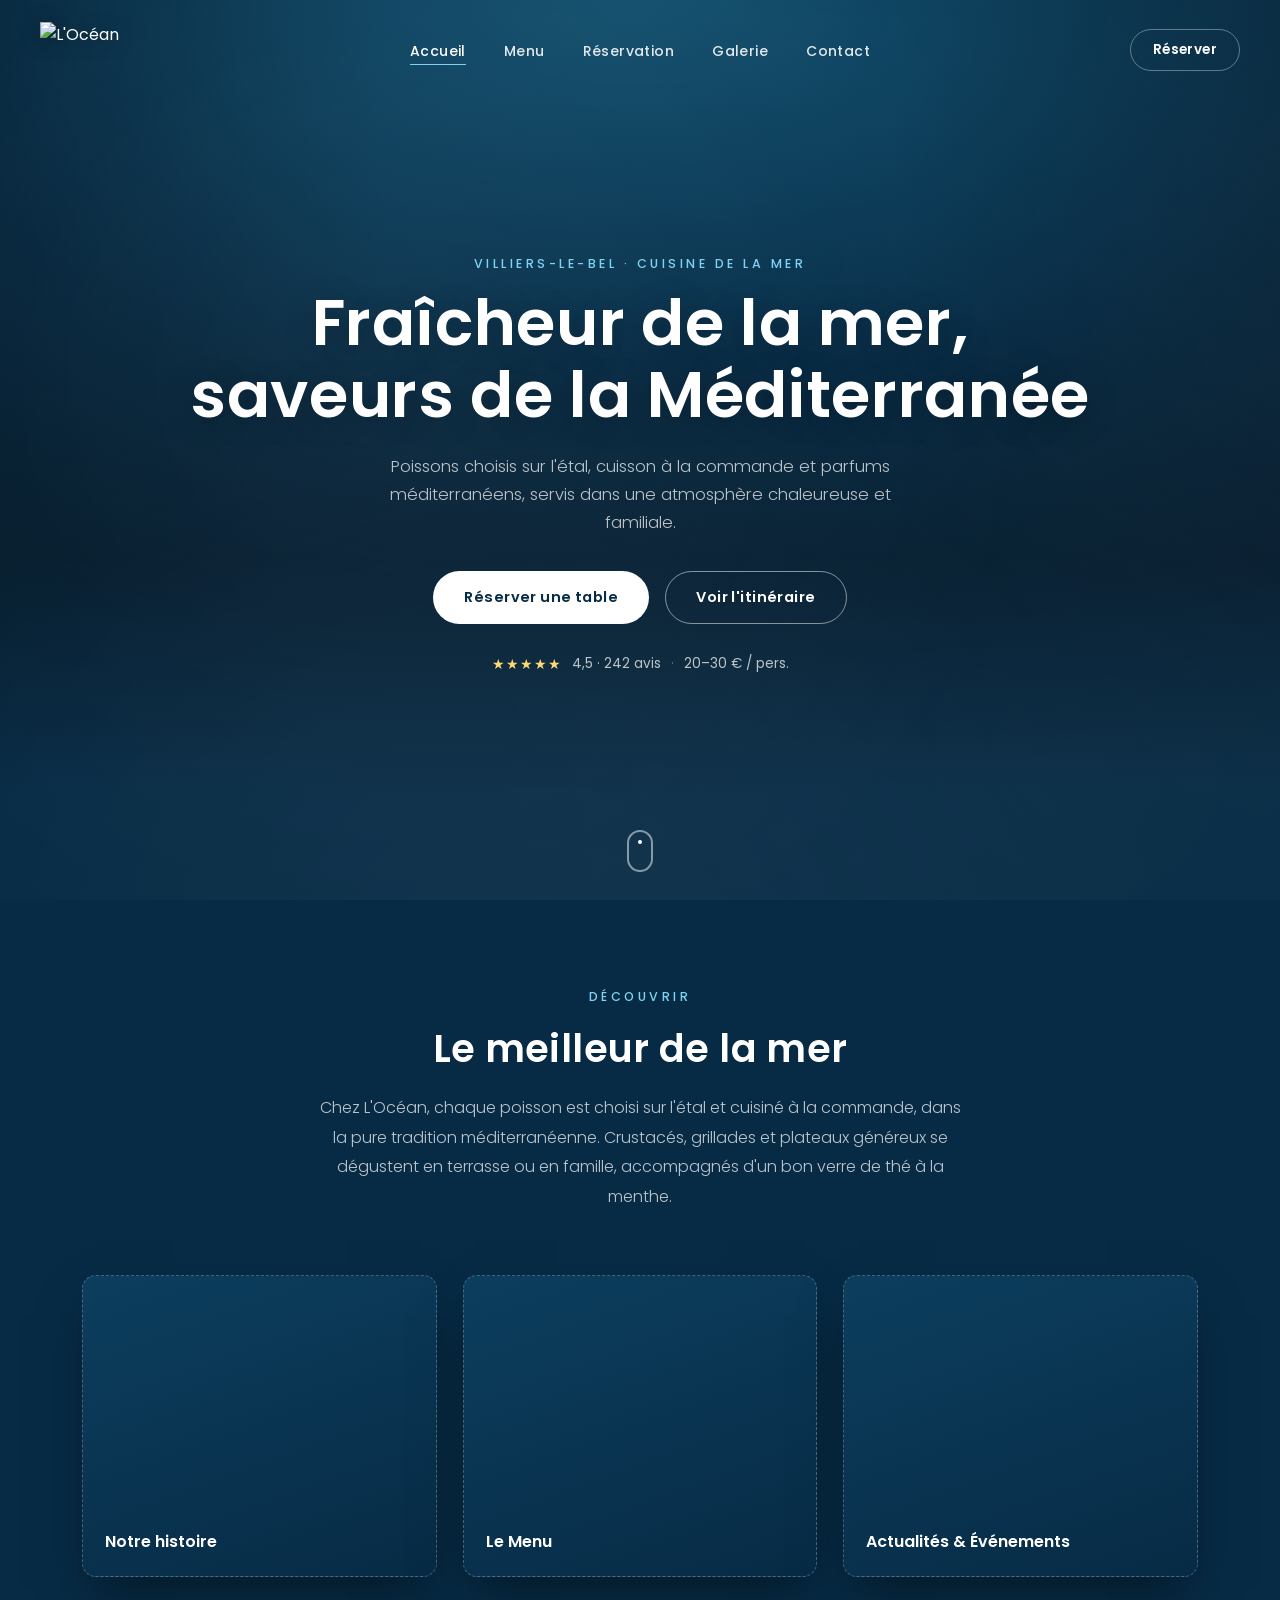
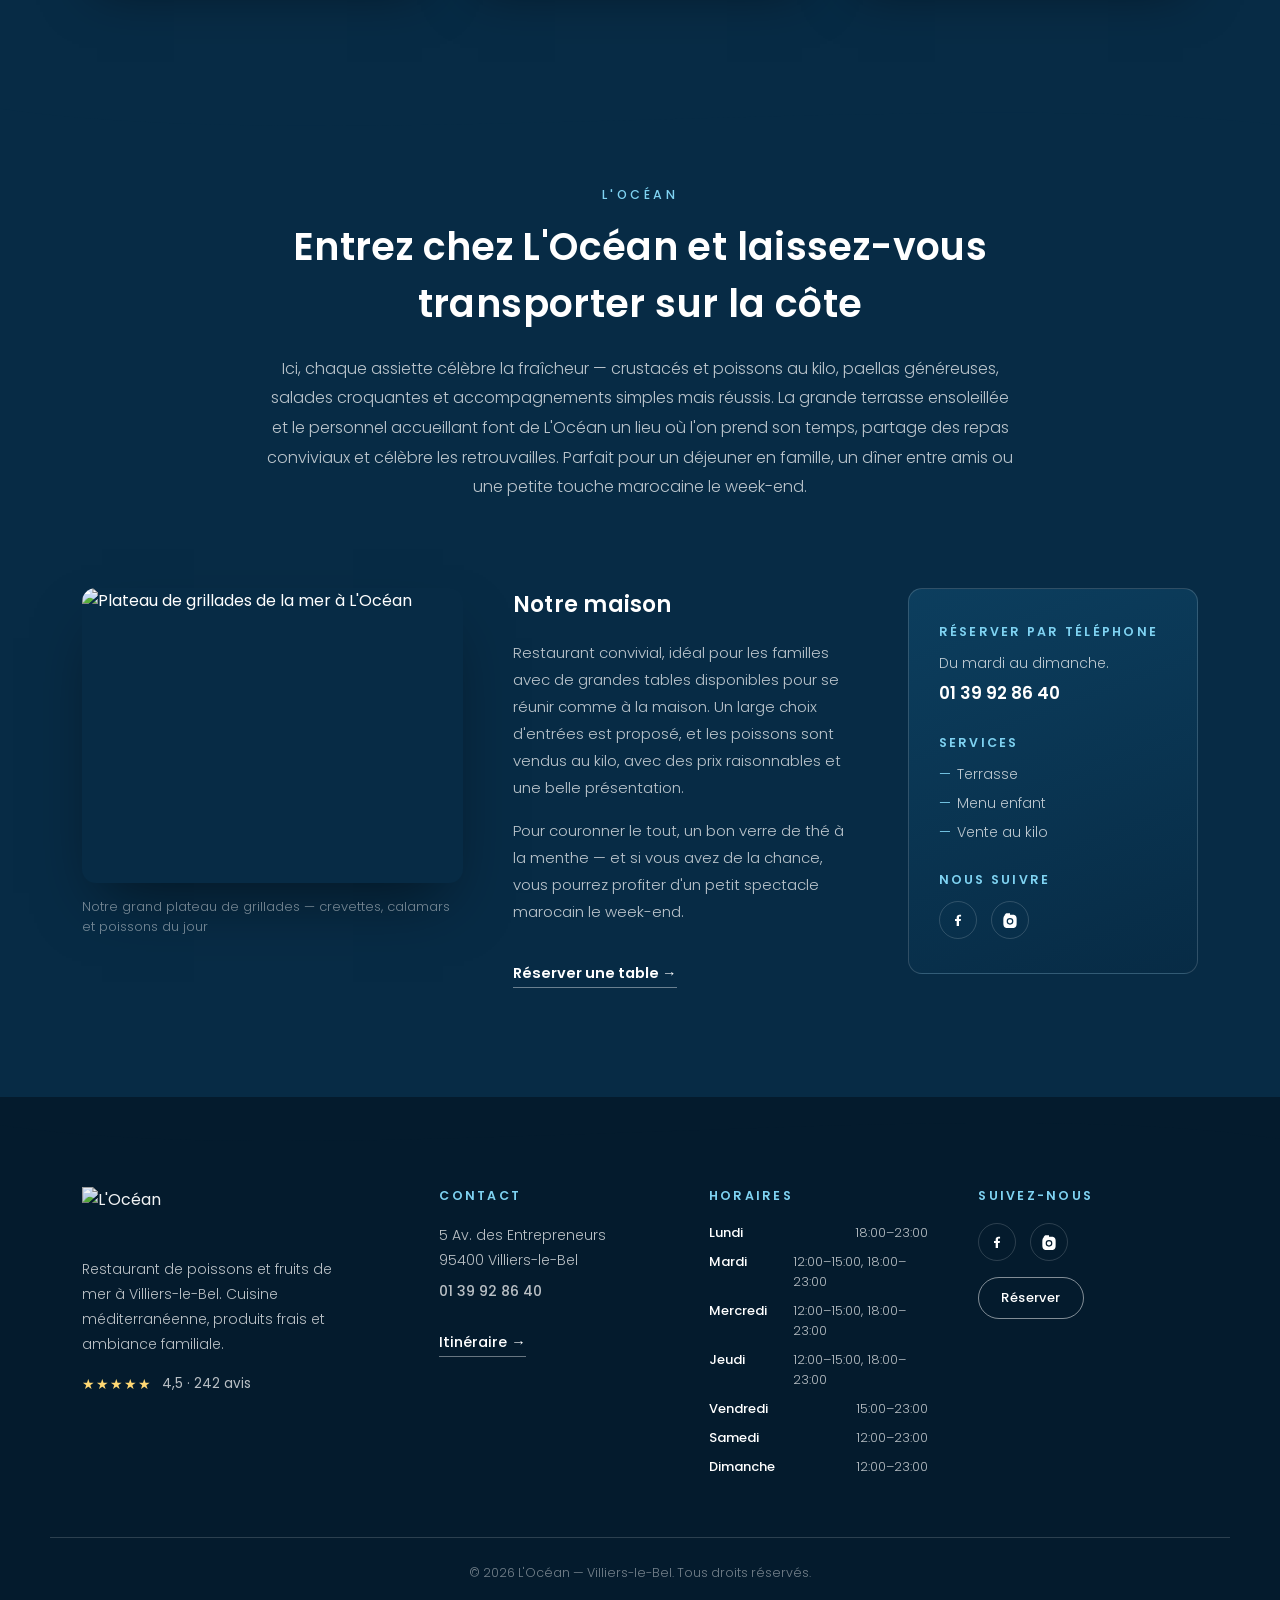
==== index.html @ edd240ae "Add files via upload" ====
<!DOCTYPE html>
<html lang="fr">

<head>
	<meta charset="UTF-8">
	<meta name="viewport" content="width=device-width, initial-scale=1.0">
	<title>L'Océan — Restaurant à Villiers-le-Bel</title>
	<link rel="preconnect" href="https://fonts.googleapis.com">
	<link rel="preconnect" href="https://fonts.gstatic.com" crossorigin>
	<link href="https://fonts.googleapis.com/css2?family=Poppins:wght@300;400;500;600;700;800&display=swap" rel="stylesheet">
	<link rel="stylesheet" href="style.css">
</head>

<body>

	<!-- ================= HERO / FOND MARIN ANIMÉ ================= -->
	<header class="hero" id="accueil">
		<div class="ocean-scene" aria-hidden="true">
			<video class="hero-video" autoplay muted loop playsinline poster="assets/hero-poster.jpg">
      <source src="assets/hero-video.mp4" type="video/mp4">
    </video>
			<div class="hero-video-overlay"></div>
			<div class="bubbles">
				<span></span><span></span><span></span><span></span><span></span>
				<span></span><span></span><span></span><span></span><span></span>
				<span></span><span></span><span></span><span></span><span></span>
				<span></span><span></span><span></span>
			</div>
			<div class="caustics"></div>
			<svg class="hero-wave" viewBox="0 0 1440 160" preserveAspectRatio="none" aria-hidden="true">
      <path d="M0,64 C240,140 480,0 720,48 C960,96 1200,150 1440,80 L1440,160 L0,160 Z"></path>
    </svg>
		</div>

		<nav class="navbar" id="navbar">
			<a href="#accueil" class="brand">
				<img src="assets/logo.png" alt="L'Océan" class="brand-logo">
			</a>
			<button class="nav-toggle" id="navToggle" aria-label="Ouvrir le menu" aria-expanded="false">
      <span></span><span></span><span></span>
    </button>
			<ul class="nav-links" id="navLinks">
				<li><a href="#accueil" class="is-active">Accueil</a></li>
				<li><a href="menu.html">Menu</a></li>
				<li><a href="reservation.html">Réservation</a></li>
				<li><a href="galerie.html">Galerie</a></li>
				<li><a href="contact.html">Contact</a></li>
			</ul>
			<a href="reservation.html" class="btn btn--ghost nav-cta">Réserver</a>
		</nav>

		<div class="hero-content">
			<p class="eyebrow">Villiers-le-Bel · Cuisine de la mer</p>
			<h1>Fraîcheur de la mer,<br>saveurs de la Méditerranée</h1>
			<p class="hero-text">Poissons choisis sur l'étal, cuisson à la commande et parfums méditerranéens, servis dans une atmosphère chaleureuse et familiale.</p>
			<div class="hero-actions">
				<a href="reservation.html" class="btn btn--solid">Réserver une table</a>
				<a href="https://www.google.com/maps/search/?api=1&query=5+Av.+des+Entrepreneurs+95400+Villiers-le-Bel+L%27Oc%C3%A9an" target="_blank" rel="noopener" class="btn btn--outline">Voir l'itinéraire</a>
			</div>
			<div class="hero-rating">
				<span class="stars">★★★★★</span>
				<span>4,5 · 242 avis</span>
				<span class="dot">·</span>
				<span>20–30 € / pers.</span>
			</div>
		</div>

		<a href="#histoire" class="scroll-cue" aria-label="Défiler vers le bas">
			<span></span>
		</a>
	</header>

	<!-- ================= DÉCOUVRIR ================= -->
	<section class="discover">
		<div class="container discover__intro">
			<img src="assets/discover-fish-1.png" alt="" class="discover__fish discover__fish--1" aria-hidden="true">
			<img src="assets/discover-fish-2.png" alt="" class="discover__fish discover__fish--2" aria-hidden="true">
			<img src="assets/discover-fish-3.png" alt="" class="discover__fish discover__fish--3" aria-hidden="true">
			<p class="eyebrow eyebrow--center">Découvrir</p>
			<h2 class="center">Le meilleur de la mer</h2>
			<p class="lead center discover__text">
				Chez L'Océan, chaque poisson est choisi sur l'étal et cuisiné à la commande, dans la pure tradition méditerranéenne. Crustacés, grillades et plateaux généreux se dégustent en terrasse ou en famille, accompagnés d'un bon verre de thé à la menthe.
			</p>
		</div>

		<div class="container discover-grid">
			<a href="#histoire" class="discover-card">
				<span class="discover-card__label">Notre histoire</span>
			</a>
			<a href="menu.html" class="discover-card">
				<span class="discover-card__label">Le Menu</span>
			</a>
			<a href="https://www.facebook.com/p/Locean-Villiers-le-bel-100057273706252/?locale=fr_FR" target="_blank" rel="noopener" class="discover-card">
				<span class="discover-card__label">Actualités &amp; Événements</span>
			</a>
		</div>
	</section>

	<!-- ================= À PROPOS ================= -->
	<section class="about" id="histoire">
		<div class="wave-divider wave-divider--top" aria-hidden="true">
			<svg viewBox="0 0 1440 100" preserveAspectRatio="none"><path d="M0,32 C360,100 1080,0 1440,56 L1440,100 L0,100 Z"></path></svg>
		</div>

		<div class="container about__intro">
			<p class="eyebrow eyebrow--center">L'Océan</p>
			<h2>Entrez chez L'Océan et laissez-vous<br>transporter sur la côte</h2>
			<p class="lead">
				Ici, chaque assiette célèbre la fraîcheur — crustacés et poissons au kilo, paellas généreuses, salades croquantes et accompagnements simples mais réussis. La grande terrasse ensoleillée et le personnel accueillant font de L'Océan un lieu où l'on prend
				son temps, partage des repas conviviaux et célèbre les retrouvailles. Parfait pour un déjeuner en famille, un dîner entre amis ou une petite touche marocaine le week-end.
			</p>
		</div>

		<div class="container split">
			<div class="split__media">
				<img src="assets/plat2.jpg" alt="Plateau de grillades de la mer à L'Océan">
				<p class="split__caption">Notre grand plateau de grillades — crevettes, calamars et poissons du jour</p>
			</div>

			<div class="split__text">
				<h3>Notre maison</h3>
				<p>Restaurant convivial, idéal pour les familles avec de grandes tables disponibles pour se réunir comme à la maison. Un large choix d'entrées est proposé, et les poissons sont vendus au kilo, avec des prix raisonnables et une belle présentation.</p>
				<p>Pour couronner le tout, un bon verre de thé à la menthe — et si vous avez de la chance, vous pourrez profiter d'un petit spectacle marocain le week-end.</p>
				<a href="reservation.html" class="link-arrow">Réserver une table →</a>
			</div>

			<aside class="split__info">
				<div class="info-block">
					<h4>Réserver par téléphone</h4>
					<p>Du mardi au dimanche.</p>
					<a href="tel:0139928640" class="info-phone">01 39 92 86 40</a>
				</div>

				<div class="info-block">
					<h4>Services</h4>
					<ul class="tag-list">
						<li>Terrasse</li>
						<li>Menu enfant</li>
						<li>Vente au kilo</li>
					</ul>
				</div>

				<div class="info-block">
					<h4>Nous suivre</h4>
					<div class="social-row">
						<a href="https://www.facebook.com/p/Locean-Villiers-le-bel-100057273706252/?locale=fr_FR" target="_blank" rel="noopener" aria-label="Facebook">
							<svg viewBox="0 0 24 24" fill="currentColor"><path d="M13.5 21v-7.5h2.5l.5-3h-3V8.3c0-.87.24-1.46 1.5-1.46H16.6V4.14C16.3 4.1 15.3 4 14.1 4c-2.4 0-4.1 1.47-4.1 4.16V10.5H7.5v3H10V21h3.5z"/></svg>
						</a>
						<a href="https://www.instagram.com/locean.restaurant/?hl=fr" target="_blank" rel="noopener" aria-label="Instagram">
							<svg viewBox="0 0 24 24" fill="currentColor"><path d="M12 2c2.7 0 3.05.01 4.12.06 1.07.05 1.8.22 2.43.47.66.26 1.22.6 1.77 1.15.55.55.9 1.11 1.15 1.77.25.63.42 1.36.47 2.43.05 1.07.06 1.42.06 4.12s-.01 3.05-.06 4.12c-.05 1.07-.22 1.8-.47 2.43a4.9 4.9 0 0 1-1.15 1.77 4.9 4.9 0 0 1-1.77 1.15c-.63.25-1.36.42-2.43.47-1.07.05-1.42.06-4.12.06s-3.05-.01-4.12-.06c-1.07-.05-1.8-.22-2.43-.47a4.9 4.9 0 0 1-1.77-1.15 4.9 4.9 0 0 1-1.15-1.77c-.25-.63-.42-1.36-.47-2.43C2.01 15.05 2 14.7 2 12s.01-3.05.06-4.12c.05-1.07.22-1.8.47-2.43.26-.66.6-1.22 1.15-1.77A4.9 4.9 0 0 1 5.45.53C6.08.28 6.81.11 7.88.06 8.95.01 9.3 0 12 0zm0 5a5 5 0 1 0 0 10 5 5 0 0 0 0-10zm0 8.2a3.2 3.2 0 1 1 0-6.4 3.2 3.2 0 0 1 0 6.4zm5.2-8.4a1.2 1.2 0 1 1-2.4 0 1.2 1.2 0 0 1 2.4 0z" transform="translate(0 2)"/></svg>
						</a>
					</div>
				</div>
			</aside>
		</div>
	</section>

	<!-- ================= INFOS PRATIQUES / FOOTER ================= -->
	<footer class="site-footer">
		<div class="wave-divider wave-divider--top" aria-hidden="true">
			<svg viewBox="0 0 1440 100" preserveAspectRatio="none"><path d="M0,40 C360,110 1080,-10 1440,60 L1440,100 L0,100 Z"></path></svg>
		</div>

		<div class="container footer-grid">
			<div class="footer-col footer-brand">
				<img src="assets/logo.png" alt="L'Océan" class="footer-logo">
				<p>Restaurant de poissons et fruits de mer à Villiers-le-Bel. Cuisine méditerranéenne, produits frais et ambiance familiale.</p>
				<div class="hero-rating hero-rating--footer">
					<span class="stars">★★★★★</span>
					<span>4,5 · 242 avis</span>
				</div>
			</div>

			<div class="footer-col">
				<h4>Contact</h4>
				<p>5 Av. des Entrepreneurs<br>95400 Villiers-le-Bel</p>
				<p><a href="tel:0139928640">01 39 92 86 40</a></p>
				<a class="link-arrow" href="https://www.google.com/maps/search/?api=1&query=5+Av.+des+Entrepreneurs+95400+Villiers-le-Bel+L%27Oc%C3%A9an" target="_blank" rel="noopener">Itinéraire →</a>
			</div>

			<div class="footer-col">
				<h4>Horaires</h4>
				<ul class="hours-list">
					<li><span>Lundi</span><span>18:00–23:00</span></li>
					<li><span>Mardi</span><span>12:00–15:00, 18:00–23:00</span></li>
					<li><span>Mercredi</span><span>12:00–15:00, 18:00–23:00</span></li>
					<li><span>Jeudi</span><span>12:00–15:00, 18:00–23:00</span></li>
					<li><span>Vendredi</span><span>15:00–23:00</span></li>
					<li><span>Samedi</span><span>12:00–23:00</span></li>
					<li><span>Dimanche</span><span>12:00–23:00</span></li>
				</ul>
			</div>

			<div class="footer-col">
				<h4>Suivez-nous</h4>
				<div class="social-row">
					<a href="https://www.facebook.com/p/Locean-Villiers-le-bel-100057273706252/?locale=fr_FR" target="_blank" rel="noopener" aria-label="Facebook">
						<svg viewBox="0 0 24 24" fill="currentColor"><path d="M13.5 21v-7.5h2.5l.5-3h-3V8.3c0-.87.24-1.46 1.5-1.46H16.6V4.14C16.3 4.1 15.3 4 14.1 4c-2.4 0-4.1 1.47-4.1 4.16V10.5H7.5v3H10V21h3.5z"/></svg>
					</a>
					<a href="https://www.instagram.com/locean.restaurant/?hl=fr" target="_blank" rel="noopener" aria-label="Instagram">
						<svg viewBox="0 0 24 24" fill="currentColor"><path d="M12 2c2.7 0 3.05.01 4.12.06 1.07.05 1.8.22 2.43.47.66.26 1.22.6 1.77 1.15.55.55.9 1.11 1.15 1.77.25.63.42 1.36.47 2.43.05 1.07.06 1.42.06 4.12s-.01 3.05-.06 4.12c-.05 1.07-.22 1.8-.47 2.43a4.9 4.9 0 0 1-1.15 1.77 4.9 4.9 0 0 1-1.77 1.15c-.63.25-1.36.42-2.43.47-1.07.05-1.42.06-4.12.06s-3.05-.01-4.12-.06c-1.07-.05-1.8-.22-2.43-.47a4.9 4.9 0 0 1-1.77-1.15 4.9 4.9 0 0 1-1.15-1.77c-.25-.63-.42-1.36-.47-2.43C2.01 15.05 2 14.7 2 12s.01-3.05.06-4.12c.05-1.07.22-1.8.47-2.43.26-.66.6-1.22 1.15-1.77A4.9 4.9 0 0 1 5.45.53C6.08.28 6.81.11 7.88.06 8.95.01 9.3 0 12 0zm0 5a5 5 0 1 0 0 10 5 5 0 0 0 0-10zm0 8.2a3.2 3.2 0 1 1 0-6.4 3.2 3.2 0 0 1 0 6.4zm5.2-8.4a1.2 1.2 0 1 1-2.4 0 1.2 1.2 0 0 1 2.4 0z" transform="translate(0 2)"/></svg>
					</a>
				</div>
				<a class="btn btn--outline btn--small" href="reservation.html">Réserver</a>
			</div>
		</div>

		<div class="footer-bottom container">
			<p>© 2026 L'Océan — Villiers-le-Bel. Tous droits réservés.</p>
		</div>
	</footer>

	<script src="script.js"></script>
</body>

</html>
---- style.css ----
/* =========================================================
   L'OCÉAN — Design tokens
   ========================================================= */
:root{
  --deep:        #041B2D;   /* fond le plus profond (footer) */
  --dark:        #072B45;   /* fond des sections */
  --mid:         #0C3E5E;   /* fond intermédiaire / cartes */
  --surface:     #124F78;   /* surfaces claires (bordures, cartes hover) */
  --line:        rgba(255,255,255,.16);
  --accent-glow: #7FD3F2;   /* lumière / reflet, utilisé avec parcimonie */
  --white:       #FFFFFF;
  --white-70:    rgba(255,255,255,.72);
  --white-45:    rgba(255,255,255,.45);

  --font: 'Poppins', -apple-system, sans-serif;

  --container: 1180px;
  --radius: 14px;
}

*{ box-sizing: border-box; }
html{ scroll-behavior: smooth; }
body{
  margin:0;
  font-family: var(--font);
  background: var(--dark);
  color: var(--white);
  -webkit-font-smoothing: antialiased;
  overflow-x: hidden;
}
img{ max-width:100%; display:block; }
a{ color: inherit; text-decoration:none; }
ul{ list-style:none; margin:0; padding:0; }
.container{ max-width: var(--container); margin: 0 auto; padding: 0 32px; }

h1,h2,h3,h4{ margin:0; font-weight:600; letter-spacing:.01em; }

.eyebrow{
  font-size: 12.5px;
  letter-spacing: .28em;
  text-transform: uppercase;
  color: var(--accent-glow);
  font-weight: 500;
  margin: 0 0 14px;
}
.eyebrow--center{ text-align:center; }
.center{ text-align:center; margin-left:auto; margin-right:auto; }

/* =========================================================
   BUTTONS
   ========================================================= */
.btn{
  display:inline-flex;
  align-items:center;
  justify-content:center;
  padding: 15px 30px;
  border-radius: 999px;
  font-size: 14.5px;
  font-weight: 600;
  letter-spacing: .03em;
  transition: transform .25s ease, background .25s ease, border-color .25s ease, box-shadow .25s ease;
  border: 1px solid transparent;
  white-space: nowrap;
}
.btn--solid{
  background: var(--white);
  color: var(--dark);
}
.btn--solid:hover{ transform: translateY(-2px); box-shadow: 0 10px 30px rgba(0,0,0,.25); }
.btn--outline{
  border-color: rgba(255,255,255,.5);
  color: var(--white);
}
.btn--outline:hover{ background: rgba(255,255,255,.1); border-color:#fff; }
.btn--ghost{
  border-color: rgba(255,255,255,.35);
  padding: 10px 22px;
  font-size: 13.5px;
}
.btn--ghost:hover{ background: rgba(255,255,255,.12); }
.btn--small{ padding: 10px 22px; font-size: 13px; margin-top: 16px; }

.link-arrow{
  display:inline-block;
  margin-top: 22px;
  font-weight: 600;
  font-size: 14.5px;
  color: var(--white);
  border-bottom: 1px solid rgba(255,255,255,.4);
  padding-bottom: 3px;
  transition: border-color .2s ease, opacity .2s ease;
}
.link-arrow:hover{ border-color: var(--accent-glow); color: var(--accent-glow); }

/* =========================================================
   HERO / SCÈNE MARINE ANIMÉE
   ========================================================= */
.hero{
  position: relative;
  min-height: 100svh;
  display:flex;
  flex-direction:column;
  justify-content:flex-start;
  overflow:hidden;
  background:
    radial-gradient(120% 70% at 50% 0%, #1C6E93 0%, #0E4C6E 32%, #073250 58%, #041D30 100%);
}

.ocean-scene{ position:absolute; inset:0; z-index:0; }

.hero-video{
  position:absolute; inset:0;
  width:100%; height:100%;
  object-fit: cover;
  object-position: center;
}

.hero-video-overlay{
  position:absolute; inset:0;
  background:
    linear-gradient(180deg, rgba(3,25,42,.35) 0%, rgba(4,27,45,.3) 35%, rgba(4,27,45,.6) 62%, var(--dark) 88%, var(--dark) 100%),
    linear-gradient(90deg, rgba(3,20,34,.35), rgba(3,20,34,0) 30%, rgba(3,20,34,0) 70%, rgba(3,20,34,.35));
}

.caustics{
  position:absolute; inset:0;
  background-image:
    radial-gradient(circle at 20% 30%, rgba(255,255,255,.06) 0, transparent 40%),
    radial-gradient(circle at 80% 20%, rgba(255,255,255,.05) 0, transparent 35%),
    radial-gradient(circle at 60% 60%, rgba(255,255,255,.04) 0, transparent 45%),
    radial-gradient(circle at 30% 80%, rgba(255,255,255,.05) 0, transparent 40%);
  background-size: 140% 140%;
  animation: causticsDrift 18s ease-in-out infinite alternate;
  opacity:.7;
  mix-blend-mode: screen;
}
@keyframes causticsDrift{
  0%{ background-position: 0% 0%, 100% 0%, 50% 100%, 0% 100%; }
  100%{ background-position: 10% 15%, 90% 10%, 55% 85%, 15% 90%; }
}

.bubbles{ position:absolute; inset:0; }
.bubbles span{
  position:absolute;
  bottom:-10%;
  width: 8px; height:8px;
  border-radius:50%;
  background: rgba(255,255,255,.35);
  box-shadow: inset -2px -2px 3px rgba(0,0,0,.08);
  animation: rise linear infinite;
}
.bubbles span:nth-child(1){ left:4%;  width:6px; height:6px; animation-duration: 13s; animation-delay: -2s; }
.bubbles span:nth-child(2){ left:12%; width:10px;height:10px;animation-duration: 17s; animation-delay: -6s; }
.bubbles span:nth-child(3){ left:20%; width:5px; height:5px; animation-duration: 11s; animation-delay: -1s; }
.bubbles span:nth-child(4){ left:28%; width:8px; height:8px; animation-duration: 15s; animation-delay: -8s; }
.bubbles span:nth-child(5){ left:35%; width:12px;height:12px;animation-duration: 19s; animation-delay: -3s; }
.bubbles span:nth-child(6){ left:43%; width:6px; height:6px; animation-duration: 12s; animation-delay: -10s; }
.bubbles span:nth-child(7){ left:50%; width:9px; height:9px; animation-duration: 16s; animation-delay: -5s; }
.bubbles span:nth-child(8){ left:58%; width:7px; height:7px; animation-duration: 14s; animation-delay: -7s; }
.bubbles span:nth-child(9){ left:65%; width:11px;height:11px;animation-duration: 18s; animation-delay: -4s; }
.bubbles span:nth-child(10){left:72%; width:5px; height:5px; animation-duration: 10s; animation-delay: -9s; }
.bubbles span:nth-child(11){left:79%; width:8px; height:8px; animation-duration: 15s; animation-delay: -1s; }
.bubbles span:nth-child(12){left:86%; width:6px; height:6px; animation-duration: 13s; animation-delay: -11s; }
.bubbles span:nth-child(13){left:93%; width:10px;height:10px;animation-duration: 17s; animation-delay: -6s; }
.bubbles span:nth-child(14){left:8%;  width:4px; height:4px; animation-duration: 9s;  animation-delay: -3s; }
.bubbles span:nth-child(15){left:47%; width:5px; height:5px; animation-duration: 20s; animation-delay: -12s;}
.bubbles span:nth-child(16){left:62%; width:6px; height:6px; animation-duration: 12s; animation-delay: -2s; }
.bubbles span:nth-child(17){left:90%; width:7px; height:7px; animation-duration: 16s; animation-delay: -8s; }
.bubbles span:nth-child(18){left:24%; width:9px; height:9px; animation-duration: 14s; animation-delay: -5s; }
@keyframes rise{
  0%{ transform: translateY(0) translateX(0); opacity:0; }
  10%{ opacity:.5; }
  90%{ opacity:.35; }
  100%{ transform: translateY(-110vh) translateX(20px); opacity:0; }
}

.hero-wave{
  position:absolute; left:0; right:0; bottom:-2px; width:100%; height:110px;
  fill: var(--dark);
}
.hero .hero-wave{ display:none; }

@media (prefers-reduced-motion: reduce){
  .caustics, .bubbles span{ animation: none; }
  .hero-video{ display:none; }
}

/* NAVBAR */
.navbar{
  position: relative;
  z-index: 5;
  display:flex;
  align-items:center;
  justify-content:space-between;
  padding: 22px 40px;
}
.brand-logo{ height: 56px; width:auto; filter: drop-shadow(0 2px 10px rgba(0,0,0,.35)); }
.nav-links{
  display:flex;
  gap: 38px;
  align-items:center;
  position:absolute;
  left:50%; transform:translateX(-50%);
}
.nav-links a{
  font-size: 14px;
  font-weight: 500;
  letter-spacing:.03em;
  opacity:.88;
  position:relative;
  padding-bottom:4px;
}
.nav-links a::after{
  content:'';
  position:absolute; left:0; right:0; bottom:0;
  height:1px; background: var(--white);
  transform: scaleX(0); transform-origin:left;
  transition: transform .25s ease;
}
.nav-links a:hover{ opacity:1; }
.nav-links a:hover::after{ transform: scaleX(1); }
.nav-links a.is-active{ opacity:1; }
.nav-links a.is-active::after{ transform: scaleX(1); background: var(--accent-glow); }

.nav-toggle{
  display:none;
  flex-direction:column;
  gap:5px;
  background:none;
  border:none;
  cursor:pointer;
  padding: 6px;
}
.nav-toggle span{ width:24px; height:2px; background:#fff; border-radius:2px; }

/* HERO CONTENT */
.hero-content{
  position:relative; z-index:4;
  flex:1;
  display:flex;
  flex-direction:column;
  align-items:center;
  justify-content:center;
  text-align:center;
  padding: 30px 24px 100px;
}
.hero-content h1{
  font-size: clamp(34px, 5.6vw, 64px);
  line-height:1.12;
  font-weight: 600;
  max-width: 900px;
  margin: 0 0 22px;
  text-shadow: 0 4px 30px rgba(0,0,0,.25);
}
.hero-text{
  max-width: 560px;
  font-size: 16.5px;
  line-height:1.7;
  color: var(--white-70);
  font-weight:300;
  margin: 0 0 34px;
}
.hero-actions{ display:flex; gap:16px; flex-wrap:wrap; justify-content:center; margin-bottom: 30px; }
.hero-rating{
  display:flex; align-items:center; gap:10px;
  font-size: 13.5px;
  color: var(--white-70);
  font-weight:400;
}
.hero-rating .stars{ color:#FFD873; letter-spacing:1px; font-size:14px; }
.hero-rating .dot{ opacity:.5; }

.scroll-cue{
  position:absolute; bottom:28px; left:50%; transform:translateX(-50%);
  z-index:4;
  width:26px; height:42px;
  border:2px solid rgba(255,255,255,.5);
  border-radius:20px;
}
.scroll-cue span{
  position:absolute; top:8px; left:50%; transform:translateX(-50%);
  width:4px; height:4px; border-radius:50%; background:#fff;
  animation: scrollDot 1.8s ease-in-out infinite;
}
@keyframes scrollDot{
  0%{ transform: translate(-50%,0); opacity:1; }
  70%{ opacity:0; }
  100%{ transform: translate(-50%,14px); opacity:0; }
}

/* =========================================================
   DÉCOUVRIR
   ========================================================= */
.discover{ background: var(--dark); margin-top:-2px; padding: 90px 0 100px; }

.discover__intro{
  position:relative;
  text-align:center;
  max-width: 720px;
  margin: 0 auto 64px;
}
.discover__intro h2{ font-size: clamp(26px,3.4vw,38px); }
.discover__text{ margin-top: 16px; }

/* poissons décoratifs */
.discover__fish{
  position:absolute;
  width:auto;
  filter: drop-shadow(0 14px 24px rgba(0,0,0,.4));
}
.discover__fish--1{ height:104px; top:-62px; left:-108px; transform: rotate(-6deg); }
.discover__fish--2{ height:62px; top:60px; left:-134px; transform: rotate(4deg); }
.discover__fish--3{ height:128px; top:-54px; right:-108px; transform: rotate(6deg) scaleX(-1); }

.discover-grid{
  display:grid;
  grid-template-columns: repeat(3, 1fr);
  gap: 26px;
}
.discover-card{
  position:relative;
  display:flex;
  align-items:flex-end;
  aspect-ratio: 4/3.4;
  border-radius: var(--radius);
  overflow:hidden;
  background: linear-gradient(160deg, var(--mid), var(--dark));
  border: 1px dashed rgba(255,255,255,.25);
  box-shadow: 0 25px 50px -15px rgba(0,0,0,.5);
  transition: transform .3s ease, border-color .3s ease;
}
.discover-card:hover{ transform: translateY(-4px); border-color: rgba(255,255,255,.5); }
.discover-card__label{
  position:relative;
  z-index:1;
  padding: 22px 22px;
  font-size: 16px;
  font-weight: 600;
  color: #fff;
}

/* =========================================================
   WAVE DIVIDERS
   ========================================================= */
.wave-divider{ position:relative; line-height:0; margin-top:-1px; }
.wave-divider svg{ width:100%; height:70px; display:block; }
.wave-divider--top svg{ fill: var(--dark); }

/* =========================================================
   ABOUT / SPLIT
   ========================================================= */
.about{ background: var(--dark); padding-top: 10px; }
.about__intro{ text-align:center; max-width: 820px; padding-top: 30px; padding-bottom: 70px; }
.about__intro h2{ font-size: clamp(26px,3.4vw,38px); margin-bottom:22px; }
.lead{ font-size:16px; line-height:1.85; color: var(--white-70); font-weight:300; }

.split{
  display:grid;
  grid-template-columns: 1.05fr .95fr .8fr;
  gap: 50px;
  align-items:start;
  padding-bottom: 110px;
}
.split__media img{
  border-radius: var(--radius);
  width:100%;
  aspect-ratio: 4/3.1;
  object-fit:cover;
  box-shadow: 0 30px 60px -20px rgba(0,0,0,.5);
}
.split__caption{ font-size:13px; color: var(--white-45); margin-top:14px; font-weight:300; }

.split__text h3{ font-size: 22px; margin-bottom:18px; }
.split__text p{ font-size:15px; line-height:1.8; color: var(--white-70); font-weight:300; margin:0 0 16px; }

.split__info{
  background: linear-gradient(160deg, var(--mid), var(--dark));
  border: 1px solid var(--line);
  border-radius: var(--radius);
  padding: 34px 30px;
  display:flex;
  flex-direction:column;
  gap: 28px;
}
.info-block h4{
  font-size: 12.5px;
  letter-spacing:.18em;
  text-transform:uppercase;
  color: var(--accent-glow);
  margin-bottom: 12px;
  font-weight:600;
}
.info-block p{ margin:0 0 6px; font-size:14px; color: var(--white-70); font-weight:300; }
.info-phone{ font-size:17px; font-weight:600; color:#fff; }
.tag-list{ display:flex; flex-direction:column; gap:8px; }
.tag-list li{ font-size:14px; color: var(--white-70); font-weight:300; padding-left:18px; position:relative; }
.tag-list li::before{ content:'—'; position:absolute; left:0; color: var(--accent-glow); }

.social-row{ display:flex; gap:14px; }
.social-row a{
  width:38px; height:38px;
  display:flex; align-items:center; justify-content:center;
  border:1px solid var(--line);
  border-radius:50%;
  transition: background .2s ease, transform .2s ease;
}
.social-row a svg{ width:16px; height:16px; }
.social-row a:hover{ background: rgba(255,255,255,.12); transform: translateY(-2px); }

/* =========================================================
   FORMULAIRES (réservation / contact)
   ========================================================= */
.form-row{ display:grid; grid-template-columns: 1fr 1fr; gap:18px; }
.form-row--3{ grid-template-columns: 1fr 1fr 1fr; }
.form-field{ display:flex; flex-direction:column; gap:8px; margin-bottom:18px; }
.form-field label{
  font-size: 12.5px;
  letter-spacing:.04em;
  color: var(--white-70);
  font-weight:500;
}
.form-field input,
.form-field select,
.form-field textarea{
  background: rgba(255,255,255,.06);
  border: 1px solid var(--line);
  border-radius: 10px;
  padding: 13px 16px;
  color: #fff;
  font-family: var(--font);
  font-size: 14.5px;
  outline: none;
  transition: border-color .2s ease, background .2s ease;
}
.form-field input::placeholder,
.form-field textarea::placeholder{ color: var(--white-45); }
.form-field input:focus,
.form-field select:focus,
.form-field textarea:focus{ border-color: var(--accent-glow); background: rgba(255,255,255,.09); }
.form-field textarea{ resize: vertical; min-height: 100px; }
.form-field select{ appearance: none; cursor:pointer; }
.form-field select option{ background: var(--mid); color:#fff; }
.form-note{ margin-top:16px; font-size:14px; color: var(--accent-glow); font-weight:500; }
.form-note[hidden]{ display:none; }

/* =========================================================
   RÉSERVATION (page dédiée)
   ========================================================= */
.reservation-page{ position:relative; background: var(--dark); padding: 70px 0 20px; overflow:hidden; }
.reservation-intro{ max-width:640px; margin:0 auto 44px; position:relative; z-index:1; }
.reservation-intro h2{ font-size: clamp(26px,3.2vw,36px); margin: 10px 0 16px; }
.reservation-form{
  position:relative; z-index:1;
  max-width: 820px;
  margin: 0 auto;
  background: linear-gradient(160deg, var(--mid), var(--dark));
  border: 1px solid var(--line);
  border-radius: var(--radius);
  padding: 40px;
}
.reservation-submit{ width:100%; margin-top:6px; }

.contact-strip-section{ background: var(--dark); }

/* =========================================================
   CONTACT
   ========================================================= */
.contact-section{ position:relative; background: var(--dark); padding-bottom: 50px; overflow:hidden; }
.contact-wrap{ position:relative; z-index:1; }
.contact-form-col{ max-width: 620px; }
.contact-form-col h2{ font-size: clamp(26px,3.2vw,36px); margin: 0 0 14px; }
.contact-form-col .lead{ margin-bottom: 30px; }

/* bloc infos (téléphone / email / adresse) + carte */
.contact-info{ background: var(--dark); padding: 40px 0 100px; }
.contact-info-grid{
  display:grid;
  grid-template-columns: repeat(3, 1fr);
  gap: 24px;
  margin-bottom: 40px;
}
.contact-info-card{
  background: linear-gradient(160deg, var(--mid), var(--dark));
  border: 1px solid var(--line);
  border-radius: var(--radius);
  padding: 28px 26px;
}
.contact-info-card__icon{
  width:44px; height:44px;
  border-radius:12px;
  display:flex; align-items:center; justify-content:center;
  background: rgba(127,211,242,.12);
  margin-bottom: 18px;
}
.contact-info-card__icon svg{ width:20px; height:20px; color: var(--accent-glow); }
.contact-info-card h4{ font-size:16px; margin:0 0 6px; font-weight:600; }
.contact-info-card h4 a{ color:#fff; }
.contact-info-card h4 a:hover{ color: var(--accent-glow); }
.contact-info-card p{ margin:0; font-size:13.5px; color: var(--white-70); font-weight:300; }

.contact-map{
  border-radius: var(--radius);
  overflow:hidden;
  border: 1px solid var(--line);
}
.contact-map iframe{
  display:block;
  width:100%;
  height:420px;
  border:0;
  filter: invert(92%) hue-rotate(180deg) contrast(90%) brightness(95%);
}

/* poisson décoratif, collé au bord droit de la section */
.contact-fish-img{
  position:absolute;
  right:0;
  top:50%;
  transform: translateY(-50%);
  height: 78%;
  max-height: 560px;
  width:auto;
  pointer-events:none;
  user-select:none;
}

/* =========================================================
   GALERIE
   ========================================================= */
.gallery{ background: var(--dark); padding-bottom: 100px; }
.gallery h2{ font-size: clamp(24px,3vw,34px); margin-bottom: 46px; }
.gallery-grid{
  display:grid;
  grid-template-columns: repeat(3, 1fr);
  gap: 26px;
}
.gallery-grid figure{ margin:0; cursor: zoom-in; }
.gallery-grid img{
  border-radius: var(--radius);
  aspect-ratio: 3/3.6;
  object-fit:cover;
  width:100%;
  transition: transform .5s ease;
}
.gallery-grid figure:hover img{ transform: scale(1.04); }
.gallery-grid figcaption{
  margin-top:14px;
  font-size:13.5px;
  color: var(--white-70);
  font-weight:300;
  text-align:center;
}

/* lightbox */
.lightbox{
  position:fixed; inset:0; z-index:100;
  display:flex; align-items:center; justify-content:center;
  padding: 60px 24px;
  background: rgba(2,14,24,.92);
  opacity:0; pointer-events:none;
  transition: opacity .25s ease;
}
.lightbox.is-open{ opacity:1; pointer-events:auto; }
.lightbox__img{
  max-width:min(880px,88vw);
  max-height:80vh;
  border-radius: var(--radius);
  box-shadow: 0 30px 80px rgba(0,0,0,.6);
}
.lightbox__caption{
  position:absolute; bottom:30px; left:50%; transform:translateX(-50%);
  font-size:13.5px; color: var(--white-70);
}
.lightbox__close,
.lightbox__prev,
.lightbox__next{
  position:absolute;
  width:44px; height:44px;
  border-radius:50%;
  border:1px solid rgba(255,255,255,.4);
  background: rgba(255,255,255,.08);
  color:#fff;
  font-size:20px;
  display:flex; align-items:center; justify-content:center;
  cursor:pointer;
  transition: background .2s ease;
}
.lightbox__close:hover,
.lightbox__prev:hover,
.lightbox__next:hover{ background: rgba(255,255,255,.18); }
.lightbox__close{ top:24px; right:24px; }
.lightbox__prev,
.lightbox__next{ top:50%; transform: translateY(-50%); }
.lightbox__prev{ left:20px; }
.lightbox__next{ right:20px; }

/* =========================================================
   FOOTER
   ========================================================= */
.site-footer{ background: var(--deep); padding-bottom: 30px; }
.site-footer .wave-divider--top svg{ fill: var(--deep); }

.footer-grid{
  display:grid;
  grid-template-columns: 1.4fr 1fr 1fr 1fr;
  gap: 50px;
  padding-top: 20px;
  padding-bottom: 60px;
  border-bottom: 1px solid var(--line);
}
.footer-logo{ height:52px; width:auto; margin-bottom:18px; opacity:.95; }
.footer-brand p{ font-size:14px; color: var(--white-45); line-height:1.7; font-weight:300; max-width:280px; }
.hero-rating--footer{ margin-top:16px; }

.footer-col h4{
  font-size: 12.5px;
  letter-spacing:.18em;
  text-transform:uppercase;
  color: var(--accent-glow);
  margin-bottom: 18px;
  font-weight:600;
}
.footer-col p{ font-size:14px; color: var(--white-70); line-height:1.8; font-weight:300; margin:0 0 6px; }
.footer-col a{ font-weight:500; }
.footer-col a:hover{ color: var(--accent-glow); }

.hours-list{ display:flex; flex-direction:column; gap:9px; }
.hours-list li{ display:flex; justify-content:space-between; gap: 14px; font-size:13px; color: var(--white-70); font-weight:300; }
.hours-list li span:first-child{ color:#fff; font-weight:500; min-width:70px; }

.footer-bottom{ padding-top: 26px; text-align:center; }
.footer-bottom p{ font-size:12.5px; color: var(--white-45); font-weight:300; margin:0; }

/* =========================================================
   PAGE MENU
   ========================================================= */
.menu-page{ background: var(--dark); padding: 90px 0 100px; }
.menu-page__intro{ max-width:720px; margin:0 auto 60px; }
.menu-categories{
  display:grid;
  grid-template-columns: 1fr 1fr;
  gap: 30px;
  margin-bottom: 60px;
}
.menu-cat{
  background: linear-gradient(160deg, var(--mid), var(--dark));
  border: 1px solid var(--line);
  border-radius: var(--radius);
  padding: 32px 30px;
}
.menu-cat h3{ font-size: 19px; margin: 0 0 6px; }
.menu-cat__tag{ font-size:12px; letter-spacing:.1em; text-transform:uppercase; color: var(--accent-glow); font-weight:600; margin: 0 0 18px; }
.menu-cat ul{ display:flex; flex-direction:column; gap:13px; }
.menu-cat li{
  display:flex;
  justify-content:space-between;
  gap: 16px;
  font-size:14.5px;
  color: var(--white-70);
  font-weight:300;
  padding-bottom:13px;
  border-bottom: 1px dashed var(--line);
}
.menu-cat li:last-child{ border-bottom:none; padding-bottom:0; }
.menu-cat li span:first-child{ color:#fff; font-weight:500; }
.menu-cat li span:last-child{ white-space:nowrap; color: var(--white-45); font-size:13px; }
.menu-note{
  text-align:center;
  max-width:600px;
  margin:0 auto;
  padding: 34px 30px;
  background: rgba(255,255,255,.04);
  border: 1px solid var(--line);
  border-radius: var(--radius);
}
.menu-note p{ margin:0 0 16px; font-size:14.5px; color: var(--white-70); font-weight:300; }

/* =========================================================
   SITE-HEADER + PAGE-BANNER (pages secondaires)
   ========================================================= */
.site-header{ background: var(--deep); border-bottom: 1px solid var(--line); }
.site-header .navbar{ padding: 18px 40px; }

/* navbar transparente, superposée à la bannière (comme sur l'accueil) */
.page-banner--nav{ padding-top:0; }
.page-banner--nav .navbar{ position:relative; z-index:5; padding: 22px 40px; }
.page-banner--nav .container{ padding-top: 50px; }

.page-banner{
  position:relative;
  overflow:hidden;
  text-align:center;
  padding: 64px 0 92px;
  background: radial-gradient(120% 100% at 50% 0%, #1C6E93 0%, #0E4C6E 32%, #073250 58%, #041D30 100%);
}
.page-banner .hero-wave{ position:absolute; left:0; right:0; bottom:-2px; width:100%; height:90px; fill: var(--dark); z-index:1; }
.breadcrumb{
  position:relative; z-index:2;
  font-size:13px;
  color: var(--white-45);
  margin: 0 0 14px;
  letter-spacing:.03em;
}
.breadcrumb a{ color: var(--white-70); }
.breadcrumb a:hover{ color: var(--accent-glow); }
.breadcrumb span{ margin: 0 8px; opacity:.5; }
.page-banner h1{ position:relative; z-index:2; font-size: clamp(32px,5vw,52px); }

/* poissons décoratifs en fond de page (réservation) */
.page-fish{
  position:absolute;
  top:0; bottom:0;
  width: 360px;
  max-width: 30vw;
  object-fit: contain;
  object-position: top center;
  opacity:.12;
  pointer-events:none;
  z-index:0;
}
.page-fish--left{ left:-40px; }
.page-fish--right{ right:-40px; transform: scaleX(-1); }

/* mini bloc "nous contacter" (bas de page réservation) */
.contact-strip{
  display:grid;
  grid-template-columns: repeat(3, 1fr);
  gap: 30px;
  text-align:center;
  padding: 70px 0 100px;
}
.contact-strip__item{ display:flex; flex-direction:column; align-items:center; gap:14px; }
.contact-strip__icon{
  width:56px; height:56px;
  border-radius:50%;
  display:flex; align-items:center; justify-content:center;
  background: linear-gradient(160deg, var(--mid), var(--dark));
  border: 1px solid var(--line);
}
.contact-strip__icon svg{ width:22px; height:22px; color: var(--accent-glow); }
.contact-strip h4{ font-size:15px; margin:0; }
.contact-strip p{ margin:0; font-size:14px; color: var(--white-70); font-weight:300; }
.contact-strip a{ color: var(--white-70); }
.contact-strip a:hover{ color: var(--accent-glow); }

/* =========================================================
   RESPONSIVE
   ========================================================= */
@media (max-width: 980px){
  .split{ grid-template-columns: 1fr; }
  .footer-grid{ grid-template-columns: 1fr 1fr; }
  .discover__fish{ display:none; }
  .contact-fish-img{ display:none; }
  .page-fish{ display:none; }
  .contact-strip{ grid-template-columns: 1fr; gap: 40px; }
  .menu-categories{ grid-template-columns: 1fr; }
}

@media (max-width: 760px){
  .navbar{ padding: 18px 20px; }
  .brand-logo{ height:46px; }
  .nav-toggle{ display:flex; }
  .nav-links{
    position:fixed; top:0; right:0;
    height:100vh; width: min(78vw, 320px);
    background: var(--deep);
    flex-direction:column;
    justify-content:center;
    gap: 28px;
    transform: translateX(100%);
    transition: transform .35s ease;
    z-index: 20;
  }
  .nav-links.is-open{ transform: translateX(0); }
  .nav-cta{ display:none; }
  .hero-content{ padding: 20px 20px 90px; }
  .hero-actions{ flex-direction:column; width:100%; }
  .hero-actions .btn{ width:100%; }
  .discover-grid{ grid-template-columns: 1fr; }
  .gallery-grid{ grid-template-columns: 1fr; }
  .footer-grid{ grid-template-columns: 1fr; gap:36px; }
  .container{ padding: 0 22px; }
  .form-row,
  .form-row--3{ grid-template-columns: 1fr; }
  .reservation-form{ padding: 26px 22px; }
  .lightbox__prev,
  .lightbox__next{ width:38px; height:38px; font-size:16px; }
  .lightbox__prev{ left:10px; }
  .lightbox__next{ right:10px; }
  .site-header .navbar{ padding: 18px 20px; }
  .page-banner{ padding: 46px 0 70px; }
}
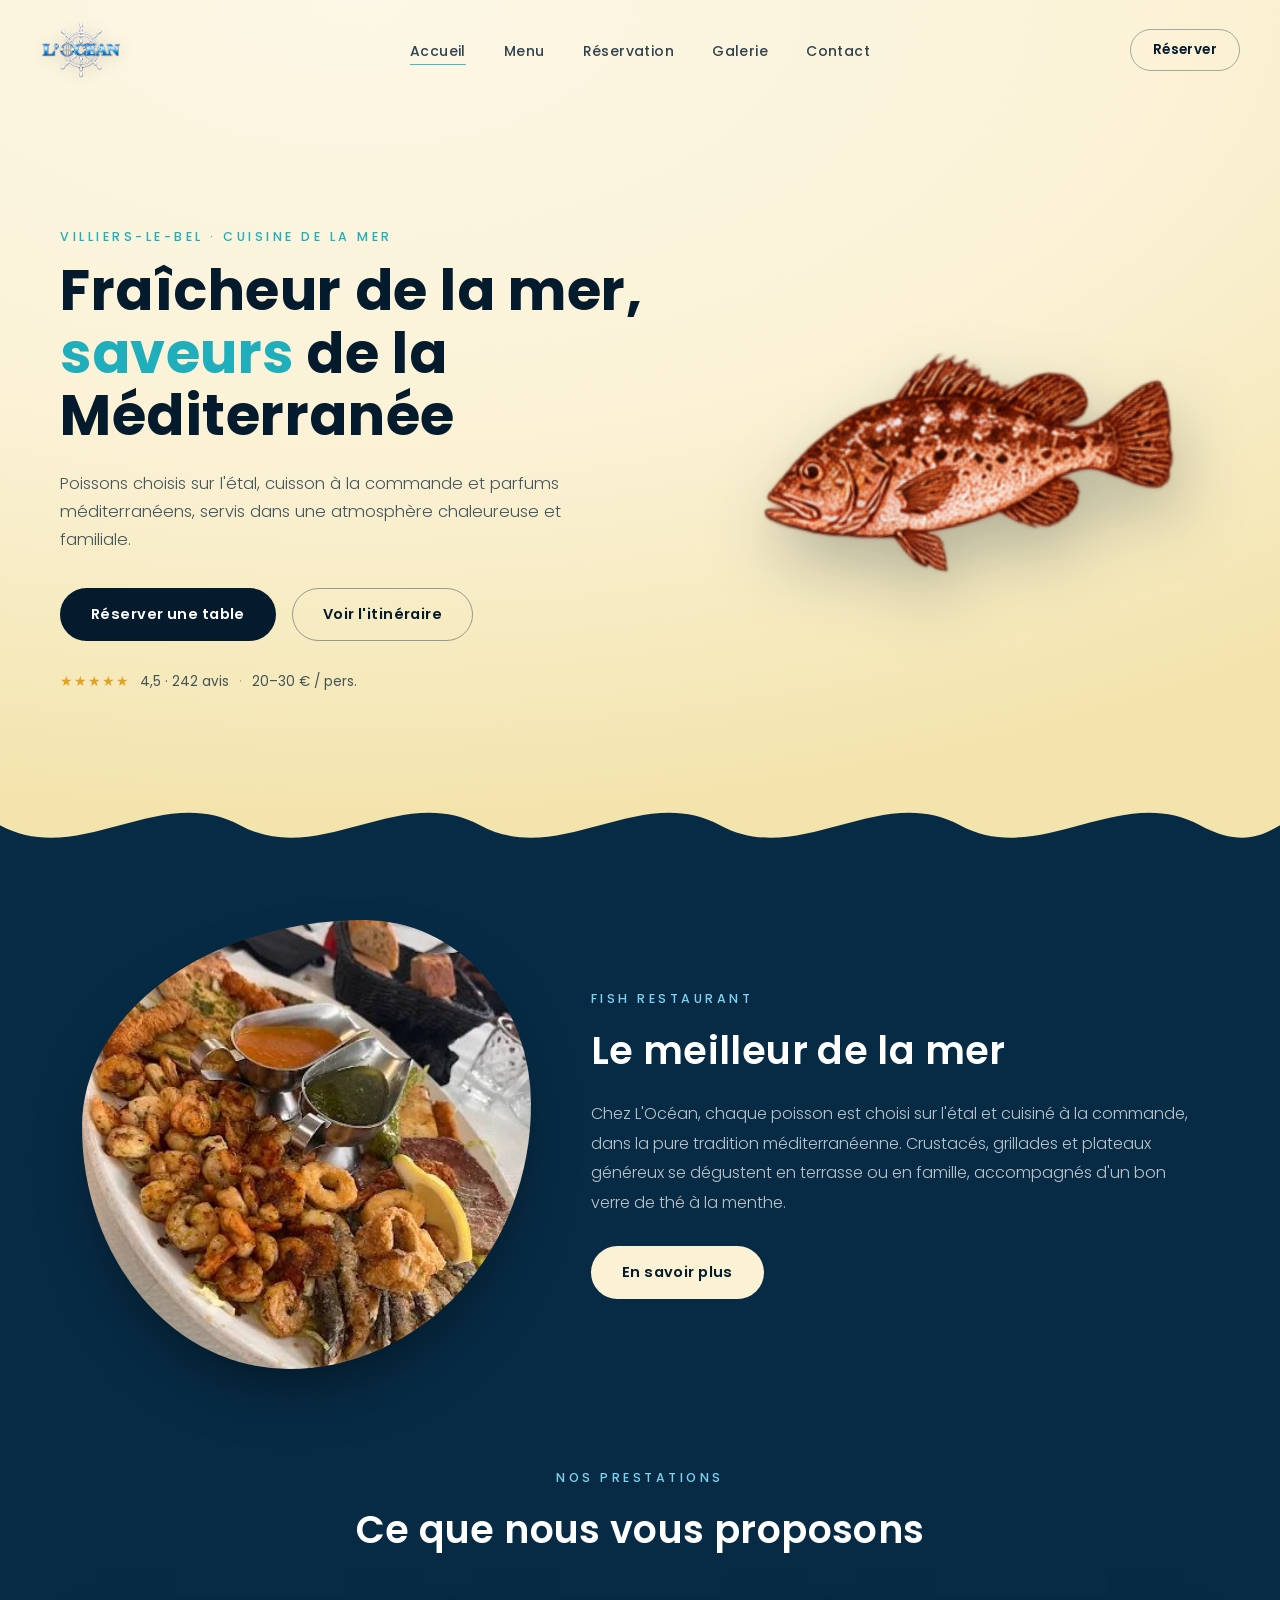
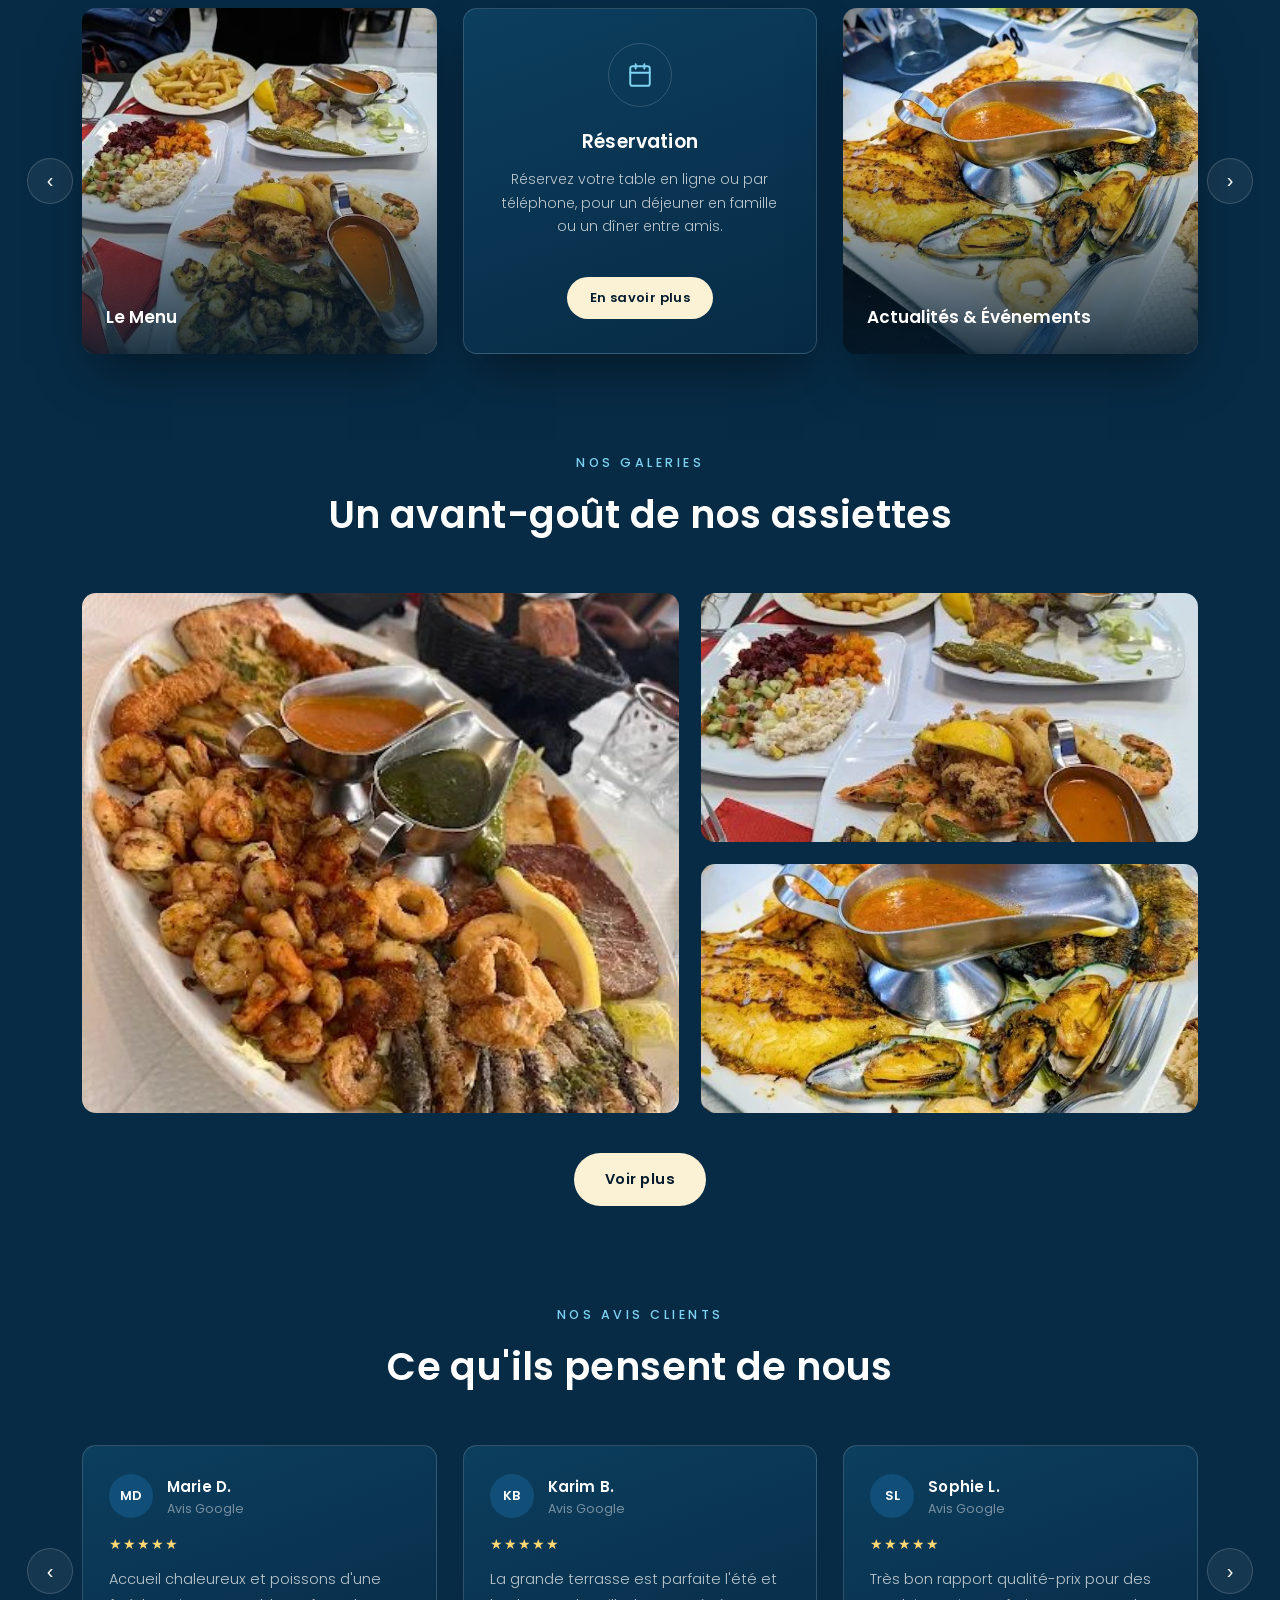
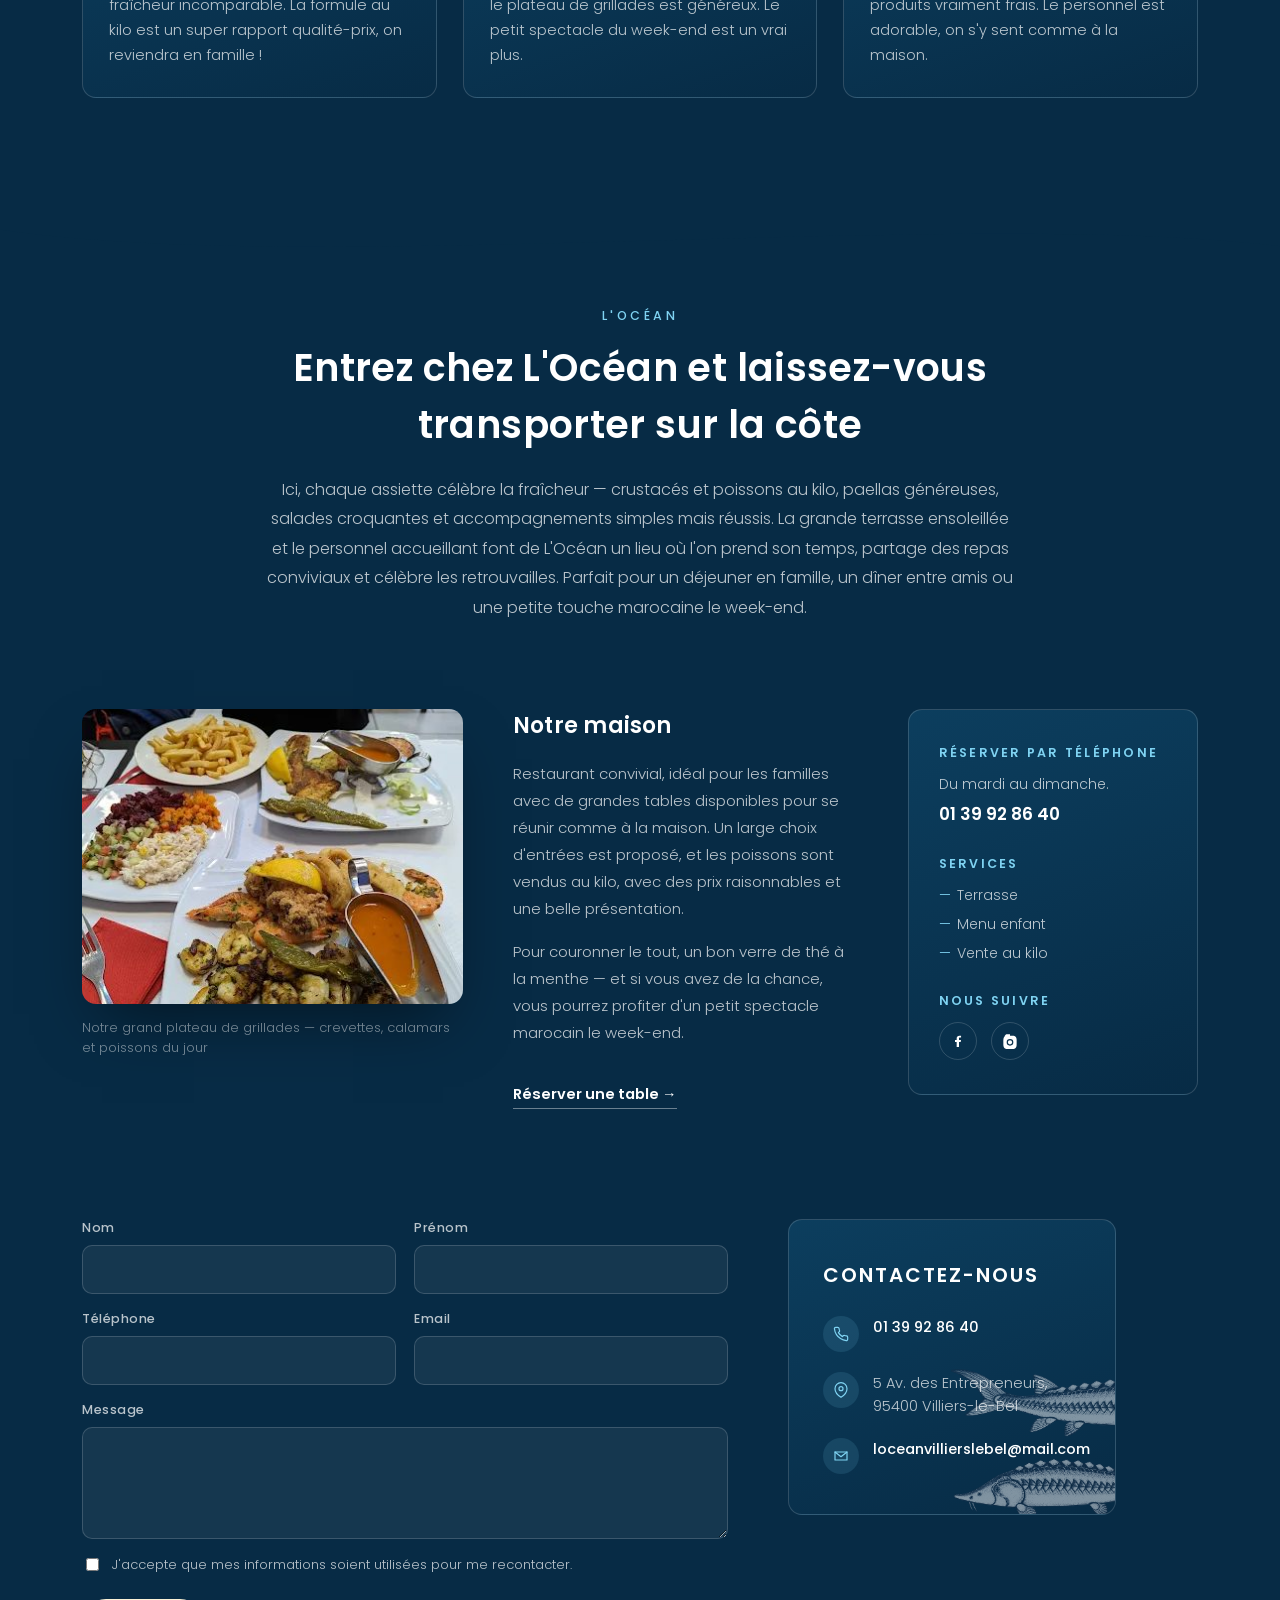
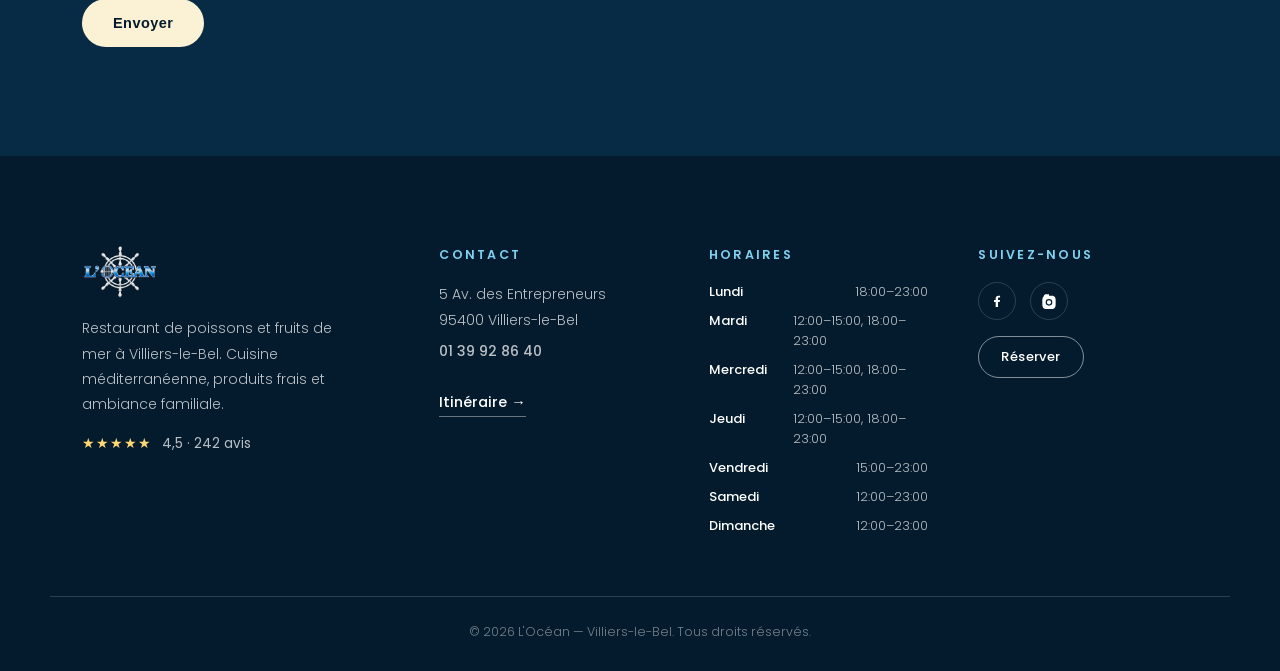
==== commit 509f5e9b: "Redesign homepage hero and add new sections (prestations, galerie, avis, contact) Reworks the homepa" ====
--- a/index.html
+++ b/index.html
@@ -13,25 +13,8 @@
 
 <body>
 
-	<!-- ================= HERO / FOND MARIN ANIMÉ ================= -->
-	<header class="hero" id="accueil">
-		<div class="ocean-scene" aria-hidden="true">
-			<video class="hero-video" autoplay muted loop playsinline poster="assets/hero-poster.jpg">
-      <source src="assets/hero-video.mp4" type="video/mp4">
-    </video>
-			<div class="hero-video-overlay"></div>
-			<div class="bubbles">
-				<span></span><span></span><span></span><span></span><span></span>
-				<span></span><span></span><span></span><span></span><span></span>
-				<span></span><span></span><span></span><span></span><span></span>
-				<span></span><span></span><span></span>
-			</div>
-			<div class="caustics"></div>
-			<svg class="hero-wave" viewBox="0 0 1440 160" preserveAspectRatio="none" aria-hidden="true">
-      <path d="M0,64 C240,140 480,0 720,48 C960,96 1200,150 1440,80 L1440,160 L0,160 Z"></path>
-    </svg>
-		</div>
-
+	<!-- ================= HERO ================= -->
+	<header class="hero hero--cream" id="accueil">
 		<nav class="navbar" id="navbar">
 			<a href="#accueil" class="brand">
 				<img src="assets/logo.png" alt="L'Océan" class="brand-logo">
@@ -49,50 +32,140 @@
 			<a href="reservation.html" class="btn btn--ghost nav-cta">Réserver</a>
 		</nav>
 
-		<div class="hero-content">
-			<p class="eyebrow">Villiers-le-Bel · Cuisine de la mer</p>
-			<h1>Fraîcheur de la mer,<br>saveurs de la Méditerranée</h1>
-			<p class="hero-text">Poissons choisis sur l'étal, cuisson à la commande et parfums méditerranéens, servis dans une atmosphère chaleureuse et familiale.</p>
-			<div class="hero-actions">
-				<a href="reservation.html" class="btn btn--solid">Réserver une table</a>
-				<a href="https://www.google.com/maps/search/?api=1&query=5+Av.+des+Entrepreneurs+95400+Villiers-le-Bel+L%27Oc%C3%A9an" target="_blank" rel="noopener" class="btn btn--outline">Voir l'itinéraire</a>
-			</div>
-			<div class="hero-rating">
-				<span class="stars">★★★★★</span>
-				<span>4,5 · 242 avis</span>
-				<span class="dot">·</span>
-				<span>20–30 € / pers.</span>
-			</div>
-		</div>
-
-		<a href="#histoire" class="scroll-cue" aria-label="Défiler vers le bas">
-			<span></span>
-		</a>
+		<div class="hero-content--split">
+			<div class="hero-copy">
+				<p class="eyebrow eyebrow--teal">Villiers-le-Bel · Cuisine de la mer</p>
+				<h1 class="hero-title-split">Fraîcheur de la mer, <span class="text-teal">saveurs</span> de la Méditerranée</h1>
+				<p class="hero-text hero-text--dark">Poissons choisis sur l'étal, cuisson à la commande et parfums méditerranéens, servis dans une atmosphère chaleureuse et familiale.</p>
+				<div class="hero-actions hero-actions--start">
+					<a href="reservation.html" class="btn btn--ink">Réserver une table</a>
+					<a href="https://www.google.com/maps/search/?api=1&query=5+Av.+des+Entrepreneurs+95400+Villiers-le-Bel+L%27Oc%C3%A9an" target="_blank" rel="noopener" class="btn btn--outline-ink">Voir l'itinéraire</a>
+				</div>
+				<div class="hero-rating hero-rating--dark">
+					<span class="stars">★★★★★</span>
+					<span>4,5 · 242 avis</span>
+					<span class="dot">·</span>
+					<span>20–30 € / pers.</span>
+				</div>
+			</div>
+			<div class="hero-visual">
+				<img src="assets/discover-fish-2.png" alt="" class="hero-fish" aria-hidden="true">
+			</div>
+		</div>
+
+		<div class="hero-foam" aria-hidden="true">
+			<svg viewBox="0 0 1440 120" preserveAspectRatio="none">
+				<path d="M0,50 C90,90 180,10 270,50 C360,90 450,10 540,50 C630,90 720,10 810,50 C900,90 990,10 1080,50 C1170,90 1260,10 1350,50 C1395,70 1420,60 1440,50 L1440,120 L0,120 Z"></path>
+			</svg>
+		</div>
 	</header>
 
-	<!-- ================= DÉCOUVRIR ================= -->
-	<section class="discover">
-		<div class="container discover__intro">
-			<img src="assets/discover-fish-1.png" alt="" class="discover__fish discover__fish--1" aria-hidden="true">
-			<img src="assets/discover-fish-2.png" alt="" class="discover__fish discover__fish--2" aria-hidden="true">
-			<img src="assets/discover-fish-3.png" alt="" class="discover__fish discover__fish--3" aria-hidden="true">
-			<p class="eyebrow eyebrow--center">Découvrir</p>
-			<h2 class="center">Le meilleur de la mer</h2>
-			<p class="lead center discover__text">
-				Chez L'Océan, chaque poisson est choisi sur l'étal et cuisiné à la commande, dans la pure tradition méditerranéenne. Crustacés, grillades et plateaux généreux se dégustent en terrasse ou en famille, accompagnés d'un bon verre de thé à la menthe.
-			</p>
-		</div>
-
-		<div class="container discover-grid">
-			<a href="#histoire" class="discover-card">
-				<span class="discover-card__label">Notre histoire</span>
-			</a>
-			<a href="menu.html" class="discover-card">
-				<span class="discover-card__label">Le Menu</span>
-			</a>
-			<a href="https://www.facebook.com/p/Locean-Villiers-le-bel-100057273706252/?locale=fr_FR" target="_blank" rel="noopener" class="discover-card">
-				<span class="discover-card__label">Actualités &amp; Événements</span>
-			</a>
+	<!-- ================= FISH RESTAURANT ================= -->
+	<section class="fish-intro">
+		<div class="container fish-intro__grid">
+			<div class="blob-shape">
+				<img src="assets/plat1.jpg" alt="Plateau de fruits de mer de L'Océan">
+			</div>
+			<div class="fish-intro__text">
+				<p class="eyebrow">Fish restaurant</p>
+				<h2>Le meilleur de la mer</h2>
+				<p class="lead">
+					Chez L'Océan, chaque poisson est choisi sur l'étal et cuisiné à la commande, dans la pure tradition méditerranéenne. Crustacés, grillades et plateaux généreux se dégustent en terrasse ou en famille, accompagnés d'un bon verre de thé à la menthe.
+				</p>
+				<a href="menu.html" class="btn btn--cream">En savoir plus</a>
+			</div>
+		</div>
+	</section>
+
+	<!-- ================= NOS PRESTATIONS ================= -->
+	<section class="prestations">
+		<div class="container prestations__intro">
+			<p class="eyebrow eyebrow--center">Nos Prestations</p>
+			<h2 class="center">Ce que nous vous proposons</h2>
+		</div>
+		<div class="container carousel" data-carousel>
+			<button class="carousel-arrow carousel-arrow--prev" data-carousel-prev aria-label="Précédent">‹</button>
+			<div class="prestations-grid" data-carousel-track>
+				<a href="menu.html" class="prestation-card prestation-card--photo" style="background-image:url('assets/plat2.jpg')">
+					<span class="prestation-card__label">Le Menu</span>
+				</a>
+				<div class="prestation-card prestation-card--icon">
+					<div class="prestation-card__icon">
+						<svg viewBox="0 0 24 24" fill="none" stroke="currentColor" stroke-width="1.8" stroke-linecap="round" stroke-linejoin="round"><rect x="3" y="4" width="18" height="18" rx="2"/><path d="M16 2v4M8 2v4M3 10h18"/></svg>
+					</div>
+					<h3>Réservation</h3>
+					<p>Réservez votre table en ligne ou par téléphone, pour un déjeuner en famille ou un dîner entre amis.</p>
+					<a href="reservation.html" class="btn btn--cream btn--small">En savoir plus</a>
+				</div>
+				<a href="https://www.facebook.com/p/Locean-Villiers-le-bel-100057273706252/?locale=fr_FR" target="_blank" rel="noopener" class="prestation-card prestation-card--photo" style="background-image:url('assets/plat3.jpg')">
+					<span class="prestation-card__label">Actualités &amp; Événements</span>
+				</a>
+			</div>
+			<button class="carousel-arrow carousel-arrow--next" data-carousel-next aria-label="Suivant">›</button>
+		</div>
+	</section>
+
+	<!-- ================= NOS GALERIES ================= -->
+	<section class="home-gallery">
+		<div class="container home-gallery__intro">
+			<p class="eyebrow eyebrow--center">Nos Galeries</p>
+			<h2 class="center">Un avant-goût de nos assiettes</h2>
+		</div>
+		<div class="container home-gallery-grid">
+			<a href="galerie.html"><img src="assets/plat1.jpg" alt="Plateau mixte de fruits de mer frits"></a>
+			<a href="galerie.html"><img src="assets/plat2.jpg" alt="Plateau de grillades de la mer"></a>
+			<a href="galerie.html"><img src="assets/plat3.jpg" alt="Poissons et moules braisés au four"></a>
+		</div>
+		<div class="container center" style="margin-top:40px;">
+			<a href="galerie.html" class="btn btn--cream">Voir plus</a>
+		</div>
+	</section>
+
+	<!-- ================= NOS AVIS CLIENTS ================= -->
+	<section class="testimonials">
+		<div class="container testimonials__intro">
+			<p class="eyebrow eyebrow--center">Nos avis clients</p>
+			<h2 class="center">Ce qu'ils pensent de nous</h2>
+		</div>
+		<!-- Exemples à remplacer par de vrais avis (Google, Facebook...) -->
+		<div class="container carousel" data-carousel>
+			<button class="carousel-arrow carousel-arrow--prev" data-carousel-prev aria-label="Précédent">‹</button>
+			<div class="testimonials-grid" data-carousel-track>
+				<article class="testimonial-card">
+					<div class="testimonial-card__head">
+						<span class="testimonial-card__avatar">MD</span>
+						<div>
+							<h4>Marie D.</h4>
+							<p>Avis Google</p>
+						</div>
+					</div>
+					<span class="stars">★★★★★</span>
+					<p class="testimonial-card__text">Accueil chaleureux et poissons d'une fraîcheur incomparable. La formule au kilo est un super rapport qualité-prix, on reviendra en famille !</p>
+				</article>
+				<article class="testimonial-card">
+					<div class="testimonial-card__head">
+						<span class="testimonial-card__avatar">KB</span>
+						<div>
+							<h4>Karim B.</h4>
+							<p>Avis Google</p>
+						</div>
+					</div>
+					<span class="stars">★★★★★</span>
+					<p class="testimonial-card__text">La grande terrasse est parfaite l'été et le plateau de grillades est généreux. Le petit spectacle du week-end est un vrai plus.</p>
+				</article>
+				<article class="testimonial-card">
+					<div class="testimonial-card__head">
+						<span class="testimonial-card__avatar">SL</span>
+						<div>
+							<h4>Sophie L.</h4>
+							<p>Avis Google</p>
+						</div>
+					</div>
+					<span class="stars">★★★★★</span>
+					<p class="testimonial-card__text">Très bon rapport qualité-prix pour des produits vraiment frais. Le personnel est adorable, on s'y sent comme à la maison.</p>
+				</article>
+			</div>
+			<button class="carousel-arrow carousel-arrow--next" data-carousel-next aria-label="Suivant">›</button>
 		</div>
 	</section>
 
@@ -151,6 +224,69 @@
 						</a>
 					</div>
 				</div>
+			</aside>
+		</div>
+	</section>
+
+	<!-- ================= CONTACT ================= -->
+	<section class="home-contact">
+		<div class="container home-contact__grid">
+			<form class="home-contact-form" id="homeContactForm">
+				<div class="form-row">
+					<div class="form-field">
+						<label for="hcNom">Nom</label>
+						<input type="text" id="hcNom" name="nom" required>
+					</div>
+					<div class="form-field">
+						<label for="hcPrenom">Prénom</label>
+						<input type="text" id="hcPrenom" name="prenom" required>
+					</div>
+				</div>
+				<div class="form-row">
+					<div class="form-field">
+						<label for="hcTel">Téléphone</label>
+						<input type="tel" id="hcTel" name="telephone" required>
+					</div>
+					<div class="form-field">
+						<label for="hcEmail">Email</label>
+						<input type="email" id="hcEmail" name="email" required>
+					</div>
+				</div>
+				<div class="form-field">
+					<label for="hcMessage">Message</label>
+					<textarea id="hcMessage" name="message" rows="4"></textarea>
+				</div>
+				<label class="consent">
+					<input type="checkbox" required>
+					J'accepte que mes informations soient utilisées pour me recontacter.
+				</label>
+				<button type="submit" class="btn btn--cream">Envoyer</button>
+				<p class="form-note" id="homeContactNote" hidden>Merci, votre message a bien été envoyé !</p>
+			</form>
+
+			<aside class="home-contact-info">
+				<h3>Contactez-nous</h3>
+				<ul class="home-contact-list">
+					<li>
+						<span class="home-contact-list__icon">
+							<svg viewBox="0 0 24 24" fill="none" stroke="currentColor" stroke-width="1.8" stroke-linecap="round" stroke-linejoin="round"><path d="M22 16.92v3a2 2 0 0 1-2.18 2 19.79 19.79 0 0 1-8.63-3.07 19.5 19.5 0 0 1-6-6 19.79 19.79 0 0 1-3.07-8.67A2 2 0 0 1 4.11 2h3a2 2 0 0 1 2 1.72c.13.96.36 1.9.7 2.81a2 2 0 0 1-.45 2.11L8.09 9.91a16 16 0 0 0 6 6l1.27-1.27a2 2 0 0 1 2.11-.45c.91.34 1.85.57 2.81.7A2 2 0 0 1 22 16.92z"/></svg>
+						</span>
+						<a href="tel:0139928640">01 39 92 86 40</a>
+					</li>
+					<li>
+						<span class="home-contact-list__icon">
+							<svg viewBox="0 0 24 24" fill="none" stroke="currentColor" stroke-width="1.8" stroke-linecap="round" stroke-linejoin="round"><path d="M21 10c0 7-9 13-9 13s-9-6-9-13a9 9 0 0 1 18 0z"/><circle cx="12" cy="10" r="3"/></svg>
+						</span>
+						5 Av. des Entrepreneurs, 95400 Villiers-le-Bel
+					</li>
+					<li>
+						<span class="home-contact-list__icon">
+							<svg viewBox="0 0 24 24" fill="none" stroke="currentColor" stroke-width="1.8" stroke-linecap="round" stroke-linejoin="round"><path d="M3 6h18v12H3z"/><path d="M3 6l9 7 9-7"/></svg>
+						</span>
+						<a href="mailto:loceanvillierslebel@mail.com">loceanvillierslebel@mail.com</a>
+					</li>
+				</ul>
+				<img src="assets/fish-contact.png" alt="" class="home-contact-fish" aria-hidden="true">
 			</aside>
 		</div>
 	</section>
--- a/style.css
+++ b/style.css
@@ -11,6 +11,12 @@
   --white:       #FFFFFF;
   --white-70:    rgba(255,255,255,.72);
   --white-45:    rgba(255,255,255,.45);
+
+  --cream:       #FBF2D6;   /* fond clair du hero (maquette) */
+  --cream-2:     #FCF7E6;
+  --teal-strong: #1FAEBB;   /* accent turquoise sur fond clair */
+  --ink-70:      rgba(7,34,53,.75);
+  --ink-45:      rgba(7,34,53,.5);
 
   --font: 'Poppins', -apple-system, sans-serif;
 
@@ -79,6 +85,12 @@
 }
 .btn--ghost:hover{ background: rgba(255,255,255,.12); }
 .btn--small{ padding: 10px 22px; font-size: 13px; margin-top: 16px; }
+.btn--ink{ background: var(--deep); color: #fff; }
+.btn--ink:hover{ transform: translateY(-2px); box-shadow: 0 10px 30px rgba(0,0,0,.25); }
+.btn--outline-ink{ border-color: rgba(7,34,53,.4); color: var(--deep); }
+.btn--outline-ink:hover{ background: rgba(7,34,53,.08); border-color: var(--deep); }
+.btn--cream{ background: var(--cream); color: var(--deep); }
+.btn--cream:hover{ transform: translateY(-2px); background: #fff; box-shadow: 0 10px 30px rgba(0,0,0,.35); }
 
 .link-arrow{
   display:inline-block;
@@ -106,83 +118,64 @@
     radial-gradient(120% 70% at 50% 0%, #1C6E93 0%, #0E4C6E 32%, #073250 58%, #041D30 100%);
 }
 
-.ocean-scene{ position:absolute; inset:0; z-index:0; }
-
-.hero-video{
-  position:absolute; inset:0;
-  width:100%; height:100%;
-  object-fit: cover;
-  object-position: center;
-}
-
-.hero-video-overlay{
-  position:absolute; inset:0;
-  background:
-    linear-gradient(180deg, rgba(3,25,42,.35) 0%, rgba(4,27,45,.3) 35%, rgba(4,27,45,.6) 62%, var(--dark) 88%, var(--dark) 100%),
-    linear-gradient(90deg, rgba(3,20,34,.35), rgba(3,20,34,0) 30%, rgba(3,20,34,0) 70%, rgba(3,20,34,.35));
-}
-
-.caustics{
-  position:absolute; inset:0;
-  background-image:
-    radial-gradient(circle at 20% 30%, rgba(255,255,255,.06) 0, transparent 40%),
-    radial-gradient(circle at 80% 20%, rgba(255,255,255,.05) 0, transparent 35%),
-    radial-gradient(circle at 60% 60%, rgba(255,255,255,.04) 0, transparent 45%),
-    radial-gradient(circle at 30% 80%, rgba(255,255,255,.05) 0, transparent 40%);
-  background-size: 140% 140%;
-  animation: causticsDrift 18s ease-in-out infinite alternate;
-  opacity:.7;
-  mix-blend-mode: screen;
-}
-@keyframes causticsDrift{
-  0%{ background-position: 0% 0%, 100% 0%, 50% 100%, 0% 100%; }
-  100%{ background-position: 10% 15%, 90% 10%, 55% 85%, 15% 90%; }
-}
-
-.bubbles{ position:absolute; inset:0; }
-.bubbles span{
-  position:absolute;
-  bottom:-10%;
-  width: 8px; height:8px;
-  border-radius:50%;
-  background: rgba(255,255,255,.35);
-  box-shadow: inset -2px -2px 3px rgba(0,0,0,.08);
-  animation: rise linear infinite;
-}
-.bubbles span:nth-child(1){ left:4%;  width:6px; height:6px; animation-duration: 13s; animation-delay: -2s; }
-.bubbles span:nth-child(2){ left:12%; width:10px;height:10px;animation-duration: 17s; animation-delay: -6s; }
-.bubbles span:nth-child(3){ left:20%; width:5px; height:5px; animation-duration: 11s; animation-delay: -1s; }
-.bubbles span:nth-child(4){ left:28%; width:8px; height:8px; animation-duration: 15s; animation-delay: -8s; }
-.bubbles span:nth-child(5){ left:35%; width:12px;height:12px;animation-duration: 19s; animation-delay: -3s; }
-.bubbles span:nth-child(6){ left:43%; width:6px; height:6px; animation-duration: 12s; animation-delay: -10s; }
-.bubbles span:nth-child(7){ left:50%; width:9px; height:9px; animation-duration: 16s; animation-delay: -5s; }
-.bubbles span:nth-child(8){ left:58%; width:7px; height:7px; animation-duration: 14s; animation-delay: -7s; }
-.bubbles span:nth-child(9){ left:65%; width:11px;height:11px;animation-duration: 18s; animation-delay: -4s; }
-.bubbles span:nth-child(10){left:72%; width:5px; height:5px; animation-duration: 10s; animation-delay: -9s; }
-.bubbles span:nth-child(11){left:79%; width:8px; height:8px; animation-duration: 15s; animation-delay: -1s; }
-.bubbles span:nth-child(12){left:86%; width:6px; height:6px; animation-duration: 13s; animation-delay: -11s; }
-.bubbles span:nth-child(13){left:93%; width:10px;height:10px;animation-duration: 17s; animation-delay: -6s; }
-.bubbles span:nth-child(14){left:8%;  width:4px; height:4px; animation-duration: 9s;  animation-delay: -3s; }
-.bubbles span:nth-child(15){left:47%; width:5px; height:5px; animation-duration: 20s; animation-delay: -12s;}
-.bubbles span:nth-child(16){left:62%; width:6px; height:6px; animation-duration: 12s; animation-delay: -2s; }
-.bubbles span:nth-child(17){left:90%; width:7px; height:7px; animation-duration: 16s; animation-delay: -8s; }
-.bubbles span:nth-child(18){left:24%; width:9px; height:9px; animation-duration: 14s; animation-delay: -5s; }
-@keyframes rise{
-  0%{ transform: translateY(0) translateX(0); opacity:0; }
-  10%{ opacity:.5; }
-  90%{ opacity:.35; }
-  100%{ transform: translateY(-110vh) translateX(20px); opacity:0; }
-}
-
 .hero-wave{
   position:absolute; left:0; right:0; bottom:-2px; width:100%; height:110px;
   fill: var(--dark);
 }
-.hero .hero-wave{ display:none; }
-
-@media (prefers-reduced-motion: reduce){
-  .caustics, .bubbles span{ animation: none; }
-  .hero-video{ display:none; }
+
+/* HERO — variante claire (accueil, façon maquette) */
+.hero--cream{
+  background: radial-gradient(120% 90% at 28% 0%, var(--cream-2) 0%, var(--cream) 55%, #F3E4AE 100%);
+}
+.hero--cream .navbar .nav-links a{ color: var(--deep); opacity:.82; }
+.hero--cream .navbar .nav-links a::after{ background: var(--deep); }
+.hero--cream .navbar .nav-links a.is-active::after{ background: var(--teal-strong); }
+.hero--cream .nav-cta{ border-color: rgba(7,34,53,.35); color: var(--deep); }
+.hero--cream .nav-cta:hover{ background: rgba(7,34,53,.08); border-color: var(--deep); }
+.hero--cream .nav-toggle span{ background: var(--deep); }
+.hero--cream .brand-logo{ filter: drop-shadow(0 2px 8px rgba(0,0,0,.12)); }
+
+.hero-content--split{
+  position:relative; z-index:4;
+  flex:1;
+  display:grid;
+  grid-template-columns: 1.1fr .9fr;
+  align-items:center;
+  gap: 30px;
+  text-align:left;
+  max-width: 1300px;
+  margin: 0 auto;
+  width:100%;
+  padding: 30px 60px 110px;
+}
+.hero-title-split{
+  color: var(--deep);
+  font-size: clamp(32px, 4.6vw, 56px);
+  line-height:1.12;
+  font-weight:700;
+  max-width: 620px;
+  margin: 0 0 22px;
+}
+.text-teal{ color: var(--teal-strong); }
+.eyebrow--teal{ color: var(--teal-strong); }
+
+.hero-visual{ position:relative; display:flex; align-items:center; justify-content:center; }
+.hero-fish{
+  width:100%; max-width: 460px;
+  transform: rotate(-10deg);
+  filter: drop-shadow(0 30px 34px rgba(7,34,53,.28));
+}
+
+.hero-foam{ position:absolute; left:0; right:0; bottom:-1px; z-index:3; line-height:0; }
+.hero-foam svg{ width:100%; height:130px; display:block; }
+.hero-foam path{ fill: var(--dark); }
+
+@media (max-width: 980px){
+  .hero-content--split{ grid-template-columns: 1fr; text-align:center; padding: 20px 24px 90px; }
+  .hero-title-split{ margin-left:auto; margin-right:auto; }
+  .hero-actions--start{ justify-content:center; }
+  .hero-rating--dark{ justify-content:center; }
+  .hero-visual{ order:-1; max-width:280px; margin:0 auto; }
 }
 
 /* NAVBAR */
@@ -234,24 +227,6 @@
 .nav-toggle span{ width:24px; height:2px; background:#fff; border-radius:2px; }
 
 /* HERO CONTENT */
-.hero-content{
-  position:relative; z-index:4;
-  flex:1;
-  display:flex;
-  flex-direction:column;
-  align-items:center;
-  justify-content:center;
-  text-align:center;
-  padding: 30px 24px 100px;
-}
-.hero-content h1{
-  font-size: clamp(34px, 5.6vw, 64px);
-  line-height:1.12;
-  font-weight: 600;
-  max-width: 900px;
-  margin: 0 0 22px;
-  text-shadow: 0 4px 30px rgba(0,0,0,.25);
-}
 .hero-text{
   max-width: 560px;
   font-size: 16.5px;
@@ -270,73 +245,206 @@
 .hero-rating .stars{ color:#FFD873; letter-spacing:1px; font-size:14px; }
 .hero-rating .dot{ opacity:.5; }
 
-.scroll-cue{
-  position:absolute; bottom:28px; left:50%; transform:translateX(-50%);
-  z-index:4;
-  width:26px; height:42px;
-  border:2px solid rgba(255,255,255,.5);
-  border-radius:20px;
-}
-.scroll-cue span{
-  position:absolute; top:8px; left:50%; transform:translateX(-50%);
-  width:4px; height:4px; border-radius:50%; background:#fff;
-  animation: scrollDot 1.8s ease-in-out infinite;
-}
-@keyframes scrollDot{
-  0%{ transform: translate(-50%,0); opacity:1; }
-  70%{ opacity:0; }
-  100%{ transform: translate(-50%,14px); opacity:0; }
-}
-
-/* =========================================================
-   DÉCOUVRIR
-   ========================================================= */
-.discover{ background: var(--dark); margin-top:-2px; padding: 90px 0 100px; }
-
-.discover__intro{
-  position:relative;
-  text-align:center;
-  max-width: 720px;
-  margin: 0 auto 64px;
-}
-.discover__intro h2{ font-size: clamp(26px,3.4vw,38px); }
-.discover__text{ margin-top: 16px; }
-
-/* poissons décoratifs */
-.discover__fish{
-  position:absolute;
-  width:auto;
-  filter: drop-shadow(0 14px 24px rgba(0,0,0,.4));
-}
-.discover__fish--1{ height:104px; top:-62px; left:-108px; transform: rotate(-6deg); }
-.discover__fish--2{ height:62px; top:60px; left:-134px; transform: rotate(4deg); }
-.discover__fish--3{ height:128px; top:-54px; right:-108px; transform: rotate(6deg) scaleX(-1); }
-
-.discover-grid{
+.hero-text--dark{ color: var(--ink-70); }
+.hero-actions--start{ justify-content:flex-start; }
+.hero-rating--dark{ color: var(--ink-70); }
+.hero-rating--dark .stars{ color:#E0A324; }
+
+
+/* =========================================================
+   FISH INTRO (bloc "blob" façon maquette)
+   ========================================================= */
+.fish-intro{ background: var(--dark); padding: 20px 0 100px; }
+.fish-intro__grid{
+  display:grid;
+  grid-template-columns: .85fr 1.15fr;
+  gap: 60px;
+  align-items:center;
+}
+.blob-shape{
+  border-radius: 63% 37% 54% 46% / 46% 41% 59% 54%;
+  overflow:hidden;
+  box-shadow: 0 30px 60px -20px rgba(0,0,0,.5);
+}
+.blob-shape img{ width:100%; aspect-ratio: 1/1; object-fit:cover; }
+.fish-intro__text h2{ font-size: clamp(26px,3.4vw,38px); margin: 0 0 20px; }
+.fish-intro__text .lead{ margin-bottom: 28px; }
+
+/* =========================================================
+   NOS PRESTATIONS
+   ========================================================= */
+.prestations{ background: var(--dark); padding: 0 0 100px; }
+.prestations__intro{ text-align:center; max-width: 720px; margin: 0 auto 50px; }
+.prestations__intro h2{ font-size: clamp(26px,3.4vw,38px); }
+
+.carousel{ position:relative; }
+.carousel-arrow{
+  position:absolute; top:50%; transform:translateY(-50%);
+  width:46px; height:46px;
+  border-radius:50%;
+  background: rgba(255,255,255,.06);
+  border: 1px solid var(--line);
+  color:#fff;
+  font-size:20px;
+  display:flex; align-items:center; justify-content:center;
+  cursor:pointer;
+  z-index:2;
+  transition: background .2s ease;
+}
+.carousel-arrow:hover{ background: rgba(255,255,255,.16); }
+.carousel-arrow--prev{ left:-23px; }
+.carousel-arrow--next{ right:-23px; }
+
+.prestations-grid{
   display:grid;
   grid-template-columns: repeat(3, 1fr);
   gap: 26px;
 }
-.discover-card{
+.prestation-card{
   position:relative;
-  display:flex;
-  align-items:flex-end;
-  aspect-ratio: 4/3.4;
   border-radius: var(--radius);
   overflow:hidden;
+  min-height: 340px;
+  box-shadow: 0 25px 50px -15px rgba(0,0,0,.5);
+}
+.prestation-card--photo{
+  display:flex; align-items:flex-end;
+  background-size: cover;
+  background-position: center;
+  transition: transform .3s ease;
+}
+.prestation-card--photo::before{
+  content:'';
+  position:absolute; inset:0;
+  background: linear-gradient(180deg, rgba(4,27,45,0) 40%, rgba(4,27,45,.85) 100%);
+}
+.prestation-card--photo:hover{ transform: translateY(-4px); }
+.prestation-card__label{
+  position:relative; z-index:1;
+  padding: 24px;
+  font-size: 17px;
+  font-weight:600;
+  color:#fff;
+}
+.prestation-card--icon{
   background: linear-gradient(160deg, var(--mid), var(--dark));
-  border: 1px dashed rgba(255,255,255,.25);
-  box-shadow: 0 25px 50px -15px rgba(0,0,0,.5);
-  transition: transform .3s ease, border-color .3s ease;
-}
-.discover-card:hover{ transform: translateY(-4px); border-color: rgba(255,255,255,.5); }
-.discover-card__label{
+  border: 1px solid var(--line);
+  padding: 34px 30px;
+  display:flex; flex-direction:column; align-items:center;
+  text-align:center;
+}
+.prestation-card__icon{
+  width:64px; height:64px;
+  border-radius:50%;
+  border: 1px solid var(--line);
+  display:flex; align-items:center; justify-content:center;
+  margin-bottom: 20px;
+}
+.prestation-card__icon svg{ width:26px; height:26px; color: var(--accent-glow); }
+.prestation-card--icon h3{ font-size:19px; margin-bottom:12px; }
+.prestation-card--icon p{ font-size:14px; color: var(--white-70); font-weight:300; margin: 0 0 22px; line-height:1.7; }
+
+/* =========================================================
+   NOS GALERIES (accueil)
+   ========================================================= */
+.home-gallery{ background: var(--dark); padding: 0 0 100px; }
+.home-gallery__intro{ text-align:center; max-width: 720px; margin: 0 auto 50px; }
+.home-gallery__intro h2{ font-size: clamp(26px,3.4vw,38px); }
+.home-gallery-grid{
+  display:grid;
+  grid-template-columns: 1.2fr 1fr;
+  grid-template-rows: repeat(2, 1fr);
+  gap: 22px;
+  height: 520px;
+}
+.home-gallery-grid a:first-child{ grid-row: 1 / 3; }
+.home-gallery-grid a{
   position:relative;
-  z-index:1;
-  padding: 22px 22px;
-  font-size: 16px;
-  font-weight: 600;
-  color: #fff;
+  display:block;
+  border-radius: var(--radius);
+  overflow:hidden;
+}
+.home-gallery-grid img{
+  width:100%; height:100%;
+  object-fit:cover;
+  transition: transform .5s ease;
+}
+.home-gallery-grid a:hover img{ transform: scale(1.05); }
+
+/* =========================================================
+   NOS AVIS CLIENTS
+   ========================================================= */
+.testimonials{ background: var(--dark); padding: 0 0 100px; }
+.testimonials__intro{ text-align:center; max-width: 720px; margin: 0 auto 50px; }
+.testimonials__intro h2{ font-size: clamp(26px,3.4vw,38px); }
+.testimonials-grid{
+  display:grid;
+  grid-template-columns: repeat(3, 1fr);
+  gap: 26px;
+}
+.testimonial-card{
+  background: linear-gradient(160deg, var(--mid), var(--dark));
+  border: 1px solid var(--line);
+  border-radius: var(--radius);
+  padding: 28px 26px;
+}
+.testimonial-card__head{ display:flex; align-items:center; gap:14px; margin-bottom:16px; }
+.testimonial-card__avatar{
+  width:44px; height:44px;
+  border-radius:50%;
+  background: var(--surface);
+  color:#fff;
+  font-size:13px; font-weight:600;
+  display:flex; align-items:center; justify-content:center;
+  flex-shrink:0;
+}
+.testimonial-card__head h4{ font-size:15px; margin:0 0 2px; }
+.testimonial-card__head p{ margin:0; font-size:12.5px; color: var(--white-45); }
+.testimonial-card .stars{ color:#FFD873; letter-spacing:1px; font-size:14px; display:block; margin-bottom:12px; }
+.testimonial-card__text{ font-size:14.5px; line-height:1.75; color: var(--white-70); font-weight:300; margin:0; }
+
+/* =========================================================
+   CONTACT (accueil)
+   ========================================================= */
+.home-contact{ background: var(--dark); padding: 0 0 110px; }
+.home-contact__grid{
+  display:grid;
+  grid-template-columns: 1.2fr .8fr;
+  gap: 60px;
+  align-items:start;
+}
+.home-contact-form .form-field{ margin-bottom:16px; }
+.consent{
+  display:flex; align-items:flex-start; gap:10px;
+  font-size:13px; color: var(--white-70); font-weight:300; line-height:1.6;
+  margin: 4px 0 24px;
+}
+.consent input{ margin-top:3px; }
+
+.home-contact-info{
+  position:relative;
+  background: linear-gradient(160deg, var(--mid), var(--dark));
+  border: 1px solid var(--line);
+  border-radius: var(--radius);
+  padding: 40px 34px;
+  overflow:hidden;
+}
+.home-contact-info h3{ font-size:20px; margin-bottom:26px; letter-spacing:.1em; text-transform:uppercase; }
+.home-contact-list{ display:flex; flex-direction:column; gap:20px; position:relative; z-index:1; }
+.home-contact-list li{ display:flex; align-items:flex-start; gap:14px; font-size:14.5px; color: var(--white-70); font-weight:300; line-height:1.6; }
+.home-contact-list li a{ color:#fff; font-weight:500; }
+.home-contact-list li a:hover{ color: var(--accent-glow); }
+.home-contact-list__icon{
+  width:36px; height:36px; flex-shrink:0;
+  border-radius:50%;
+  background: rgba(127,211,242,.12);
+  display:flex; align-items:center; justify-content:center;
+}
+.home-contact-list__icon svg{ width:16px; height:16px; color: var(--accent-glow); }
+.home-contact-fish{
+  position:absolute; right:-30px; bottom:-30px;
+  width:200px; opacity:.5;
+  pointer-events:none;
 }
 
 /* =========================================================
@@ -676,15 +784,13 @@
 .menu-note p{ margin:0 0 16px; font-size:14.5px; color: var(--white-70); font-weight:300; }
 
 /* =========================================================
-   SITE-HEADER + PAGE-BANNER (pages secondaires)
-   ========================================================= */
-.site-header{ background: var(--deep); border-bottom: 1px solid var(--line); }
-.site-header .navbar{ padding: 18px 40px; }
+   PAGE-BANNER (pages secondaires)
+   ========================================================= */
 
 /* navbar transparente, superposée à la bannière (comme sur l'accueil) */
 .page-banner--nav{ padding-top:0; }
 .page-banner--nav .navbar{ position:relative; z-index:5; padding: 22px 40px; }
-.page-banner--nav .container{ padding-top: 50px; }
+.page-banner--nav .container{ padding-top: 18px; }
 
 .page-banner{
   position:relative;
@@ -749,11 +855,13 @@
 @media (max-width: 980px){
   .split{ grid-template-columns: 1fr; }
   .footer-grid{ grid-template-columns: 1fr 1fr; }
-  .discover__fish{ display:none; }
   .contact-fish-img{ display:none; }
   .page-fish{ display:none; }
   .contact-strip{ grid-template-columns: 1fr; gap: 40px; }
   .menu-categories{ grid-template-columns: 1fr; }
+  .fish-intro__grid{ grid-template-columns: 1fr; }
+  .blob-shape{ max-width: 360px; margin: 0 auto; }
+  .home-contact__grid{ grid-template-columns: 1fr; }
 }
 
 @media (max-width: 760px){
@@ -773,10 +881,8 @@
   }
   .nav-links.is-open{ transform: translateX(0); }
   .nav-cta{ display:none; }
-  .hero-content{ padding: 20px 20px 90px; }
   .hero-actions{ flex-direction:column; width:100%; }
   .hero-actions .btn{ width:100%; }
-  .discover-grid{ grid-template-columns: 1fr; }
   .gallery-grid{ grid-template-columns: 1fr; }
   .footer-grid{ grid-template-columns: 1fr; gap:36px; }
   .container{ padding: 0 22px; }
@@ -787,6 +893,25 @@
   .lightbox__next{ width:38px; height:38px; font-size:16px; }
   .lightbox__prev{ left:10px; }
   .lightbox__next{ right:10px; }
-  .site-header .navbar{ padding: 18px 20px; }
   .page-banner{ padding: 46px 0 70px; }
-}
+
+  /* le panneau mobile reste toujours sombre, même sur le hero clair */
+  .hero--cream .navbar .nav-links a{ color: var(--white); opacity:.88; }
+  .hero--cream .navbar .nav-links a::after{ background: var(--white); }
+
+  .prestations-grid,
+  .testimonials-grid{
+    grid-template-columns: none;
+    grid-auto-flow: column;
+    grid-auto-columns: 82%;
+    overflow-x: auto;
+    scroll-snap-type: x mandatory;
+    padding-bottom: 6px;
+  }
+  .prestation-card,
+  .testimonial-card{ scroll-snap-align:start; }
+  .carousel-arrow{ display:none; }
+  .home-gallery-grid{ grid-template-columns: 1fr; grid-template-rows:none; height:auto; }
+  .home-gallery-grid a:first-child{ grid-row:auto; aspect-ratio: 4/3; }
+  .home-gallery-grid a{ aspect-ratio: 4/3; }
+}
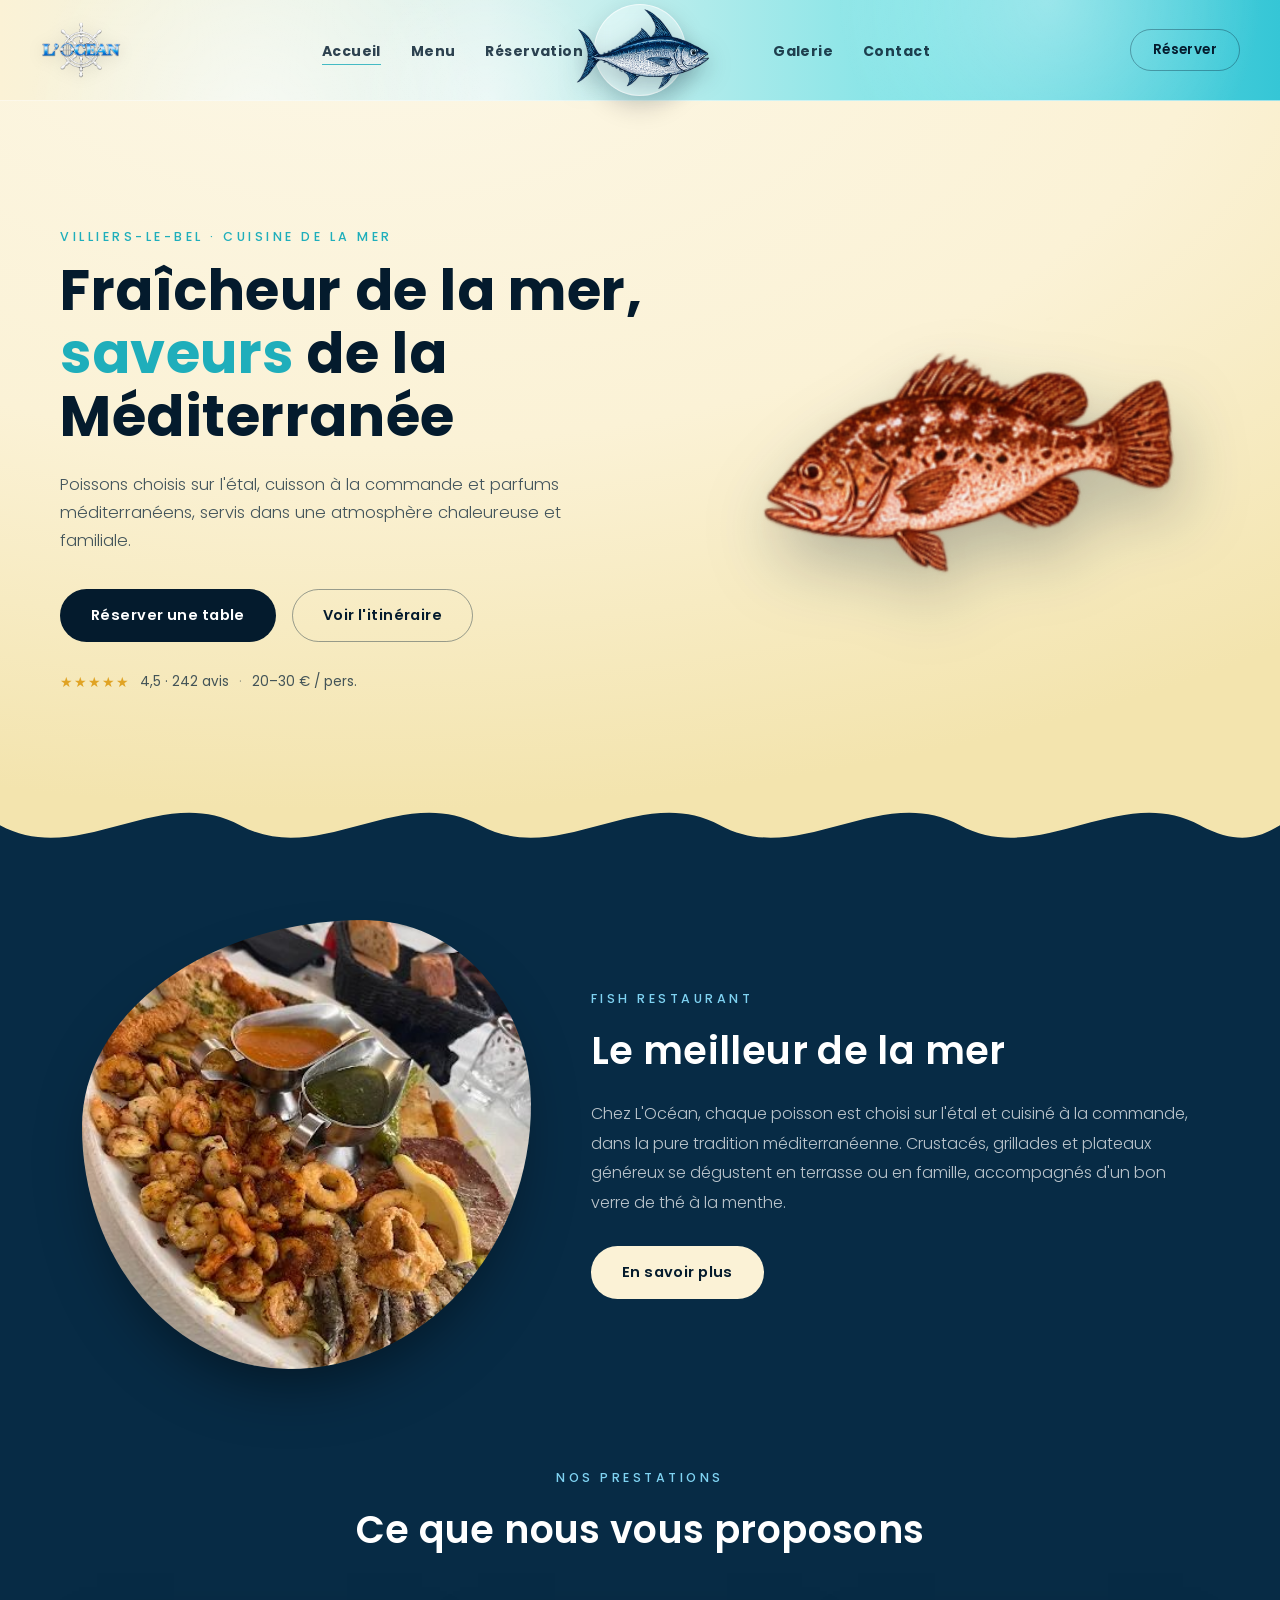
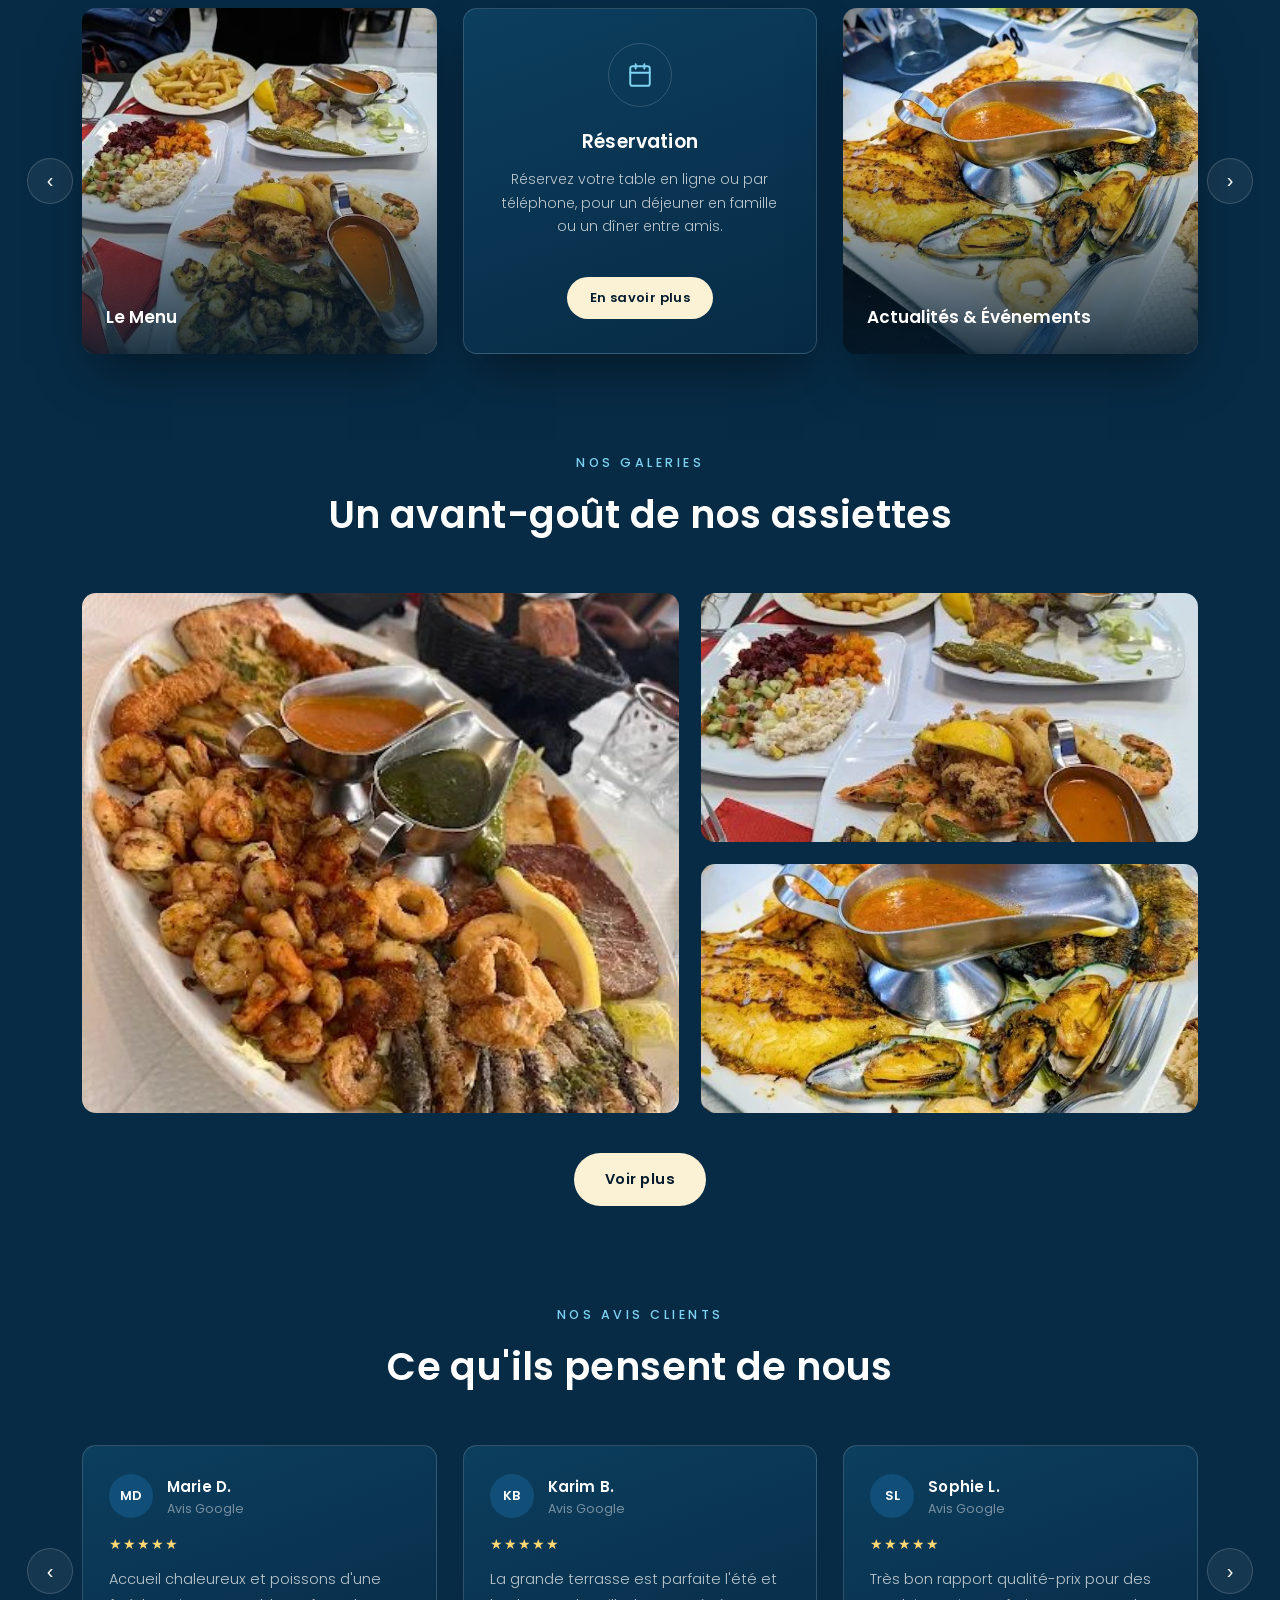
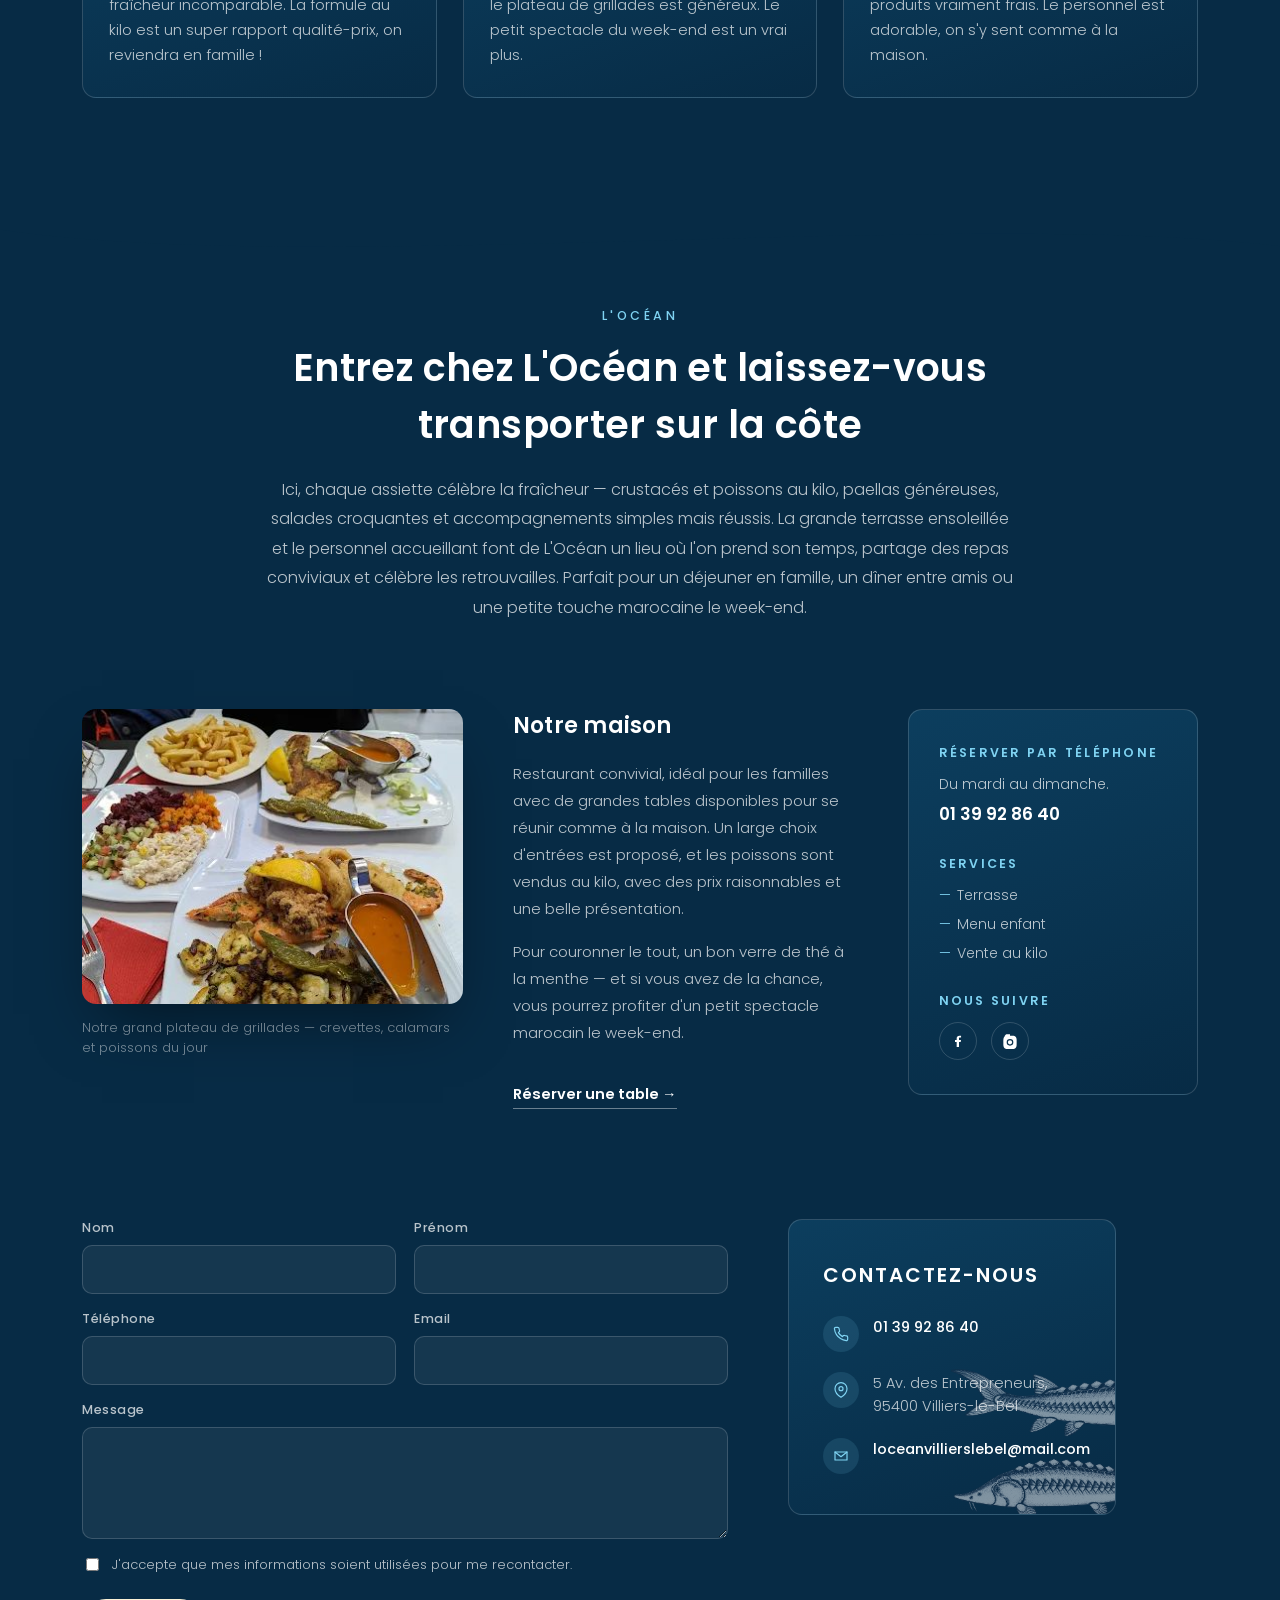
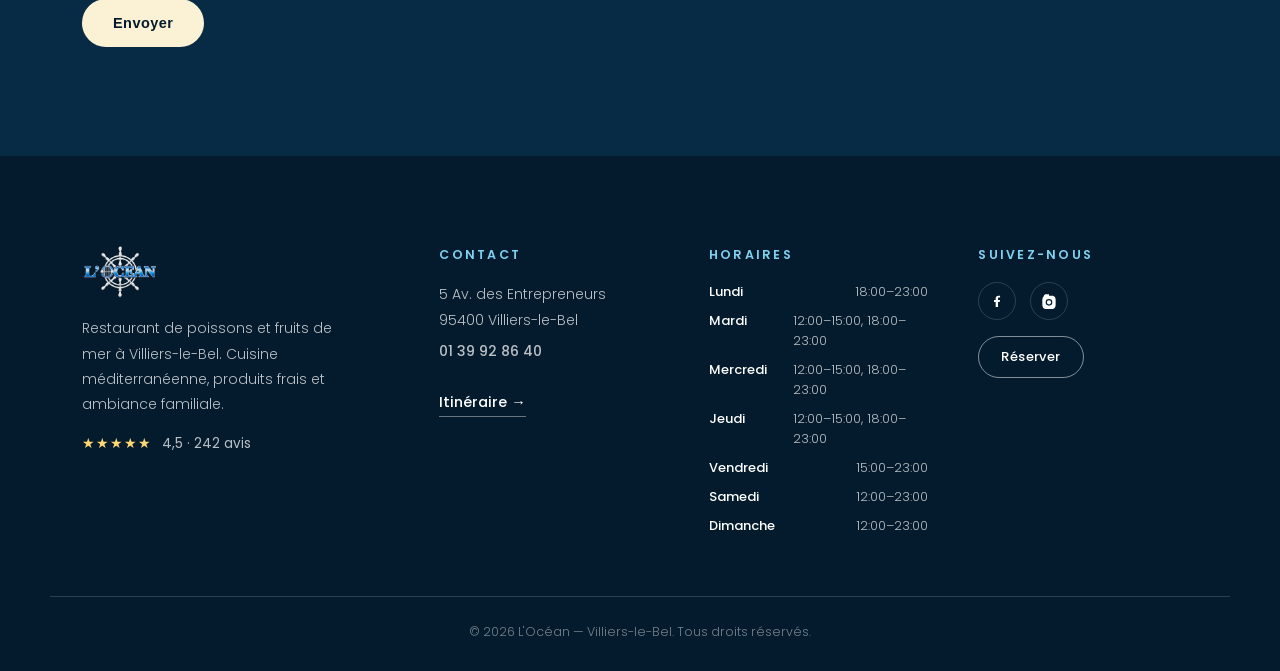
==== commit 33c25916: "Add glass-effect navbar with center fish badge on homepage hero" ====
--- a/index.html
+++ b/index.html
@@ -15,7 +15,7 @@
 
 	<!-- ================= HERO ================= -->
 	<header class="hero hero--cream" id="accueil">
-		<nav class="navbar" id="navbar">
+		<nav class="navbar navbar--glass" id="navbar">
 			<a href="#accueil" class="brand">
 				<img src="assets/logo.png" alt="L'Océan" class="brand-logo">
 			</a>
@@ -26,9 +26,13 @@
 				<li><a href="#accueil" class="is-active">Accueil</a></li>
 				<li><a href="menu.html">Menu</a></li>
 				<li><a href="reservation.html">Réservation</a></li>
+				<li class="nav-links__spacer" aria-hidden="true"></li>
 				<li><a href="galerie.html">Galerie</a></li>
 				<li><a href="contact.html">Contact</a></li>
 			</ul>
+			<span class="navbar__badge" aria-hidden="true">
+				<img src="assets/discover-fish-1.png" alt="" class="navbar__badge-fish">
+			</span>
 			<a href="reservation.html" class="btn btn--ghost nav-cta">Réserver</a>
 		</nav>
 
--- a/style.css
+++ b/style.css
@@ -214,6 +214,57 @@
 .nav-links a:hover::after{ transform: scaleX(1); }
 .nav-links a.is-active{ opacity:1; }
 .nav-links a.is-active::after{ transform: scaleX(1); background: var(--accent-glow); }
+
+.nav-links__spacer{ display:none; }
+
+/* NAVBAR — variante "verre" façon maquette (accueil) */
+.navbar--glass{
+  background:
+    radial-gradient(circle at 20% 120%, rgba(255,255,255,.55) 0, transparent 22%),
+    radial-gradient(circle at 38% 100%, rgba(255,255,255,.4) 0, transparent 16%),
+    radial-gradient(circle at 82% 0%, rgba(255,255,255,.35) 0, transparent 20%),
+    linear-gradient(90deg, var(--cream) 0%, #DFF3F0 38%, #7FE3E6 72%, #35C6D6 100%);
+  border-bottom: 1px solid rgba(255,255,255,.5);
+  backdrop-filter: blur(6px);
+  -webkit-backdrop-filter: blur(6px);
+}
+.navbar--glass .nav-links a{ color: var(--deep); font-weight:700; opacity:.85; }
+.navbar--glass .nav-links a::after{ background: var(--deep); }
+.navbar--glass .nav-links a.is-active::after{ background: var(--teal-strong); }
+.navbar--glass .nav-cta{ border-color: rgba(7,34,53,.35); color: var(--deep); }
+.navbar--glass .nav-cta:hover{ background: rgba(7,34,53,.08); border-color: var(--deep); }
+.navbar--glass .nav-toggle span{ background: var(--deep); }
+.navbar--glass .brand-logo{ filter: drop-shadow(0 2px 8px rgba(0,0,0,.12)); }
+
+.navbar__badge{
+  position:absolute; left:50%; top:50%;
+  transform: translate(-50%,-50%);
+  width:92px; height:92px;
+  border-radius:50%;
+  background: rgba(255,255,255,.4);
+  border: 1px solid rgba(255,255,255,.65);
+  backdrop-filter: blur(10px);
+  -webkit-backdrop-filter: blur(10px);
+  box-shadow: 0 10px 26px rgba(4,27,45,.18);
+  display:flex; align-items:center; justify-content:center;
+  z-index:2;
+  pointer-events:none;
+}
+.navbar__badge-fish{
+  width:150px; max-width:none;
+  filter: drop-shadow(0 8px 12px rgba(4,27,45,.25));
+}
+
+@media (min-width: 761px){
+  .navbar--glass .nav-links{
+    position:static; transform:none;
+    display:flex; gap:30px; align-items:center;
+  }
+  .navbar--glass .nav-links__spacer{ display:block; width:130px; flex-shrink:0; }
+}
+@media (max-width: 760px){
+  .navbar__badge{ display:none; }
+}
 
 .nav-toggle{
   display:none;
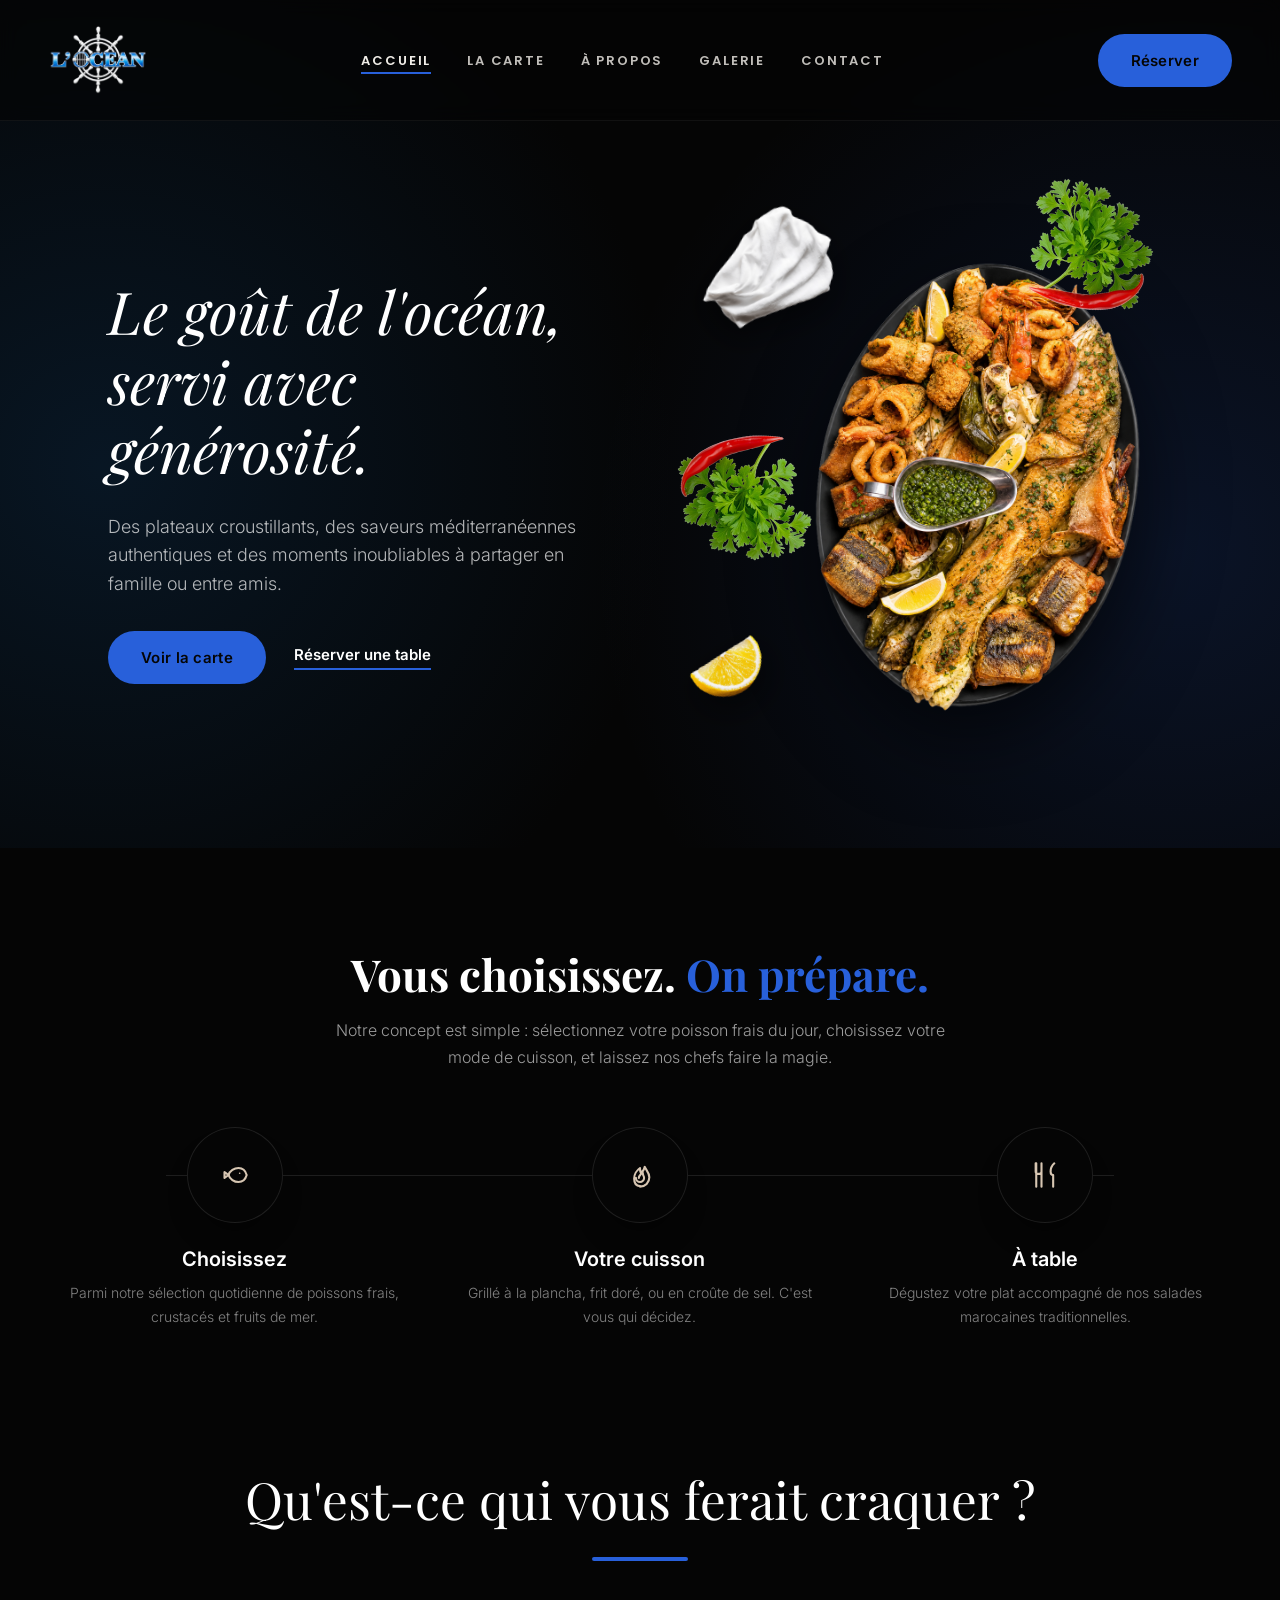
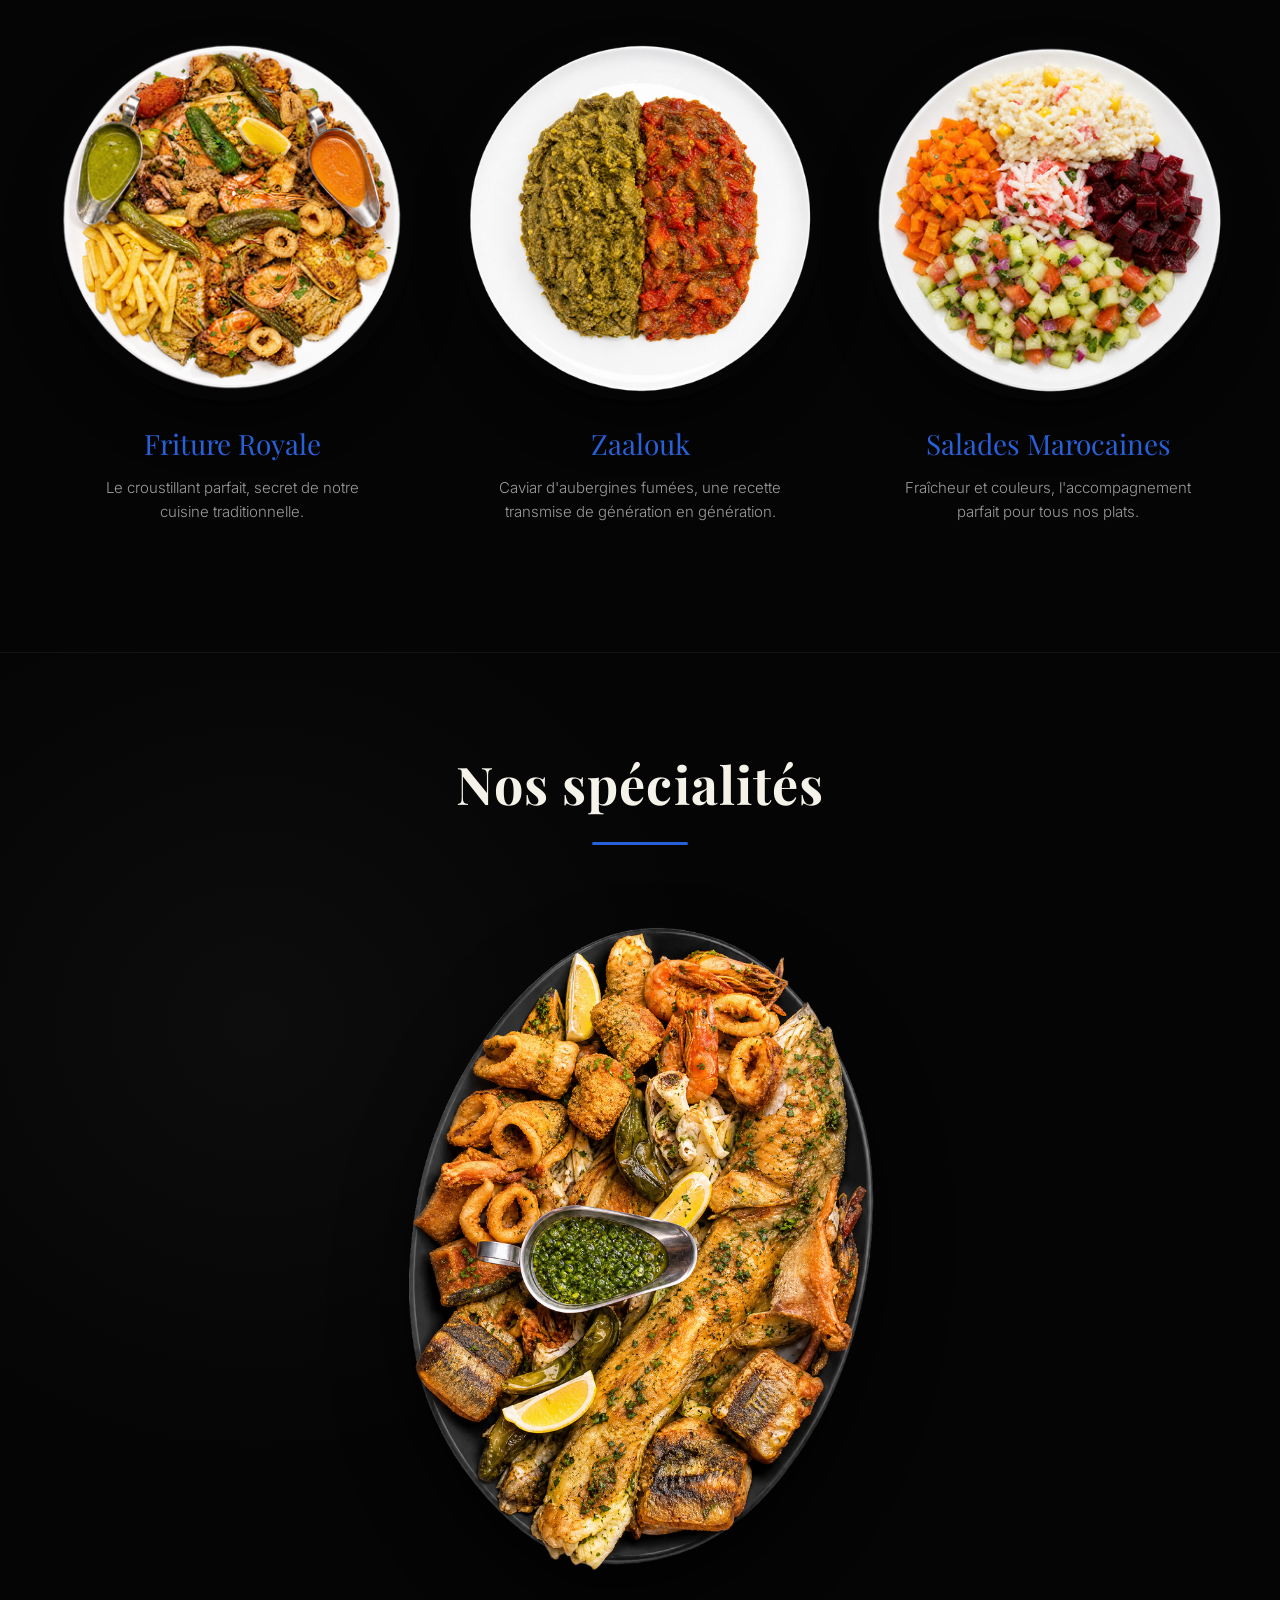
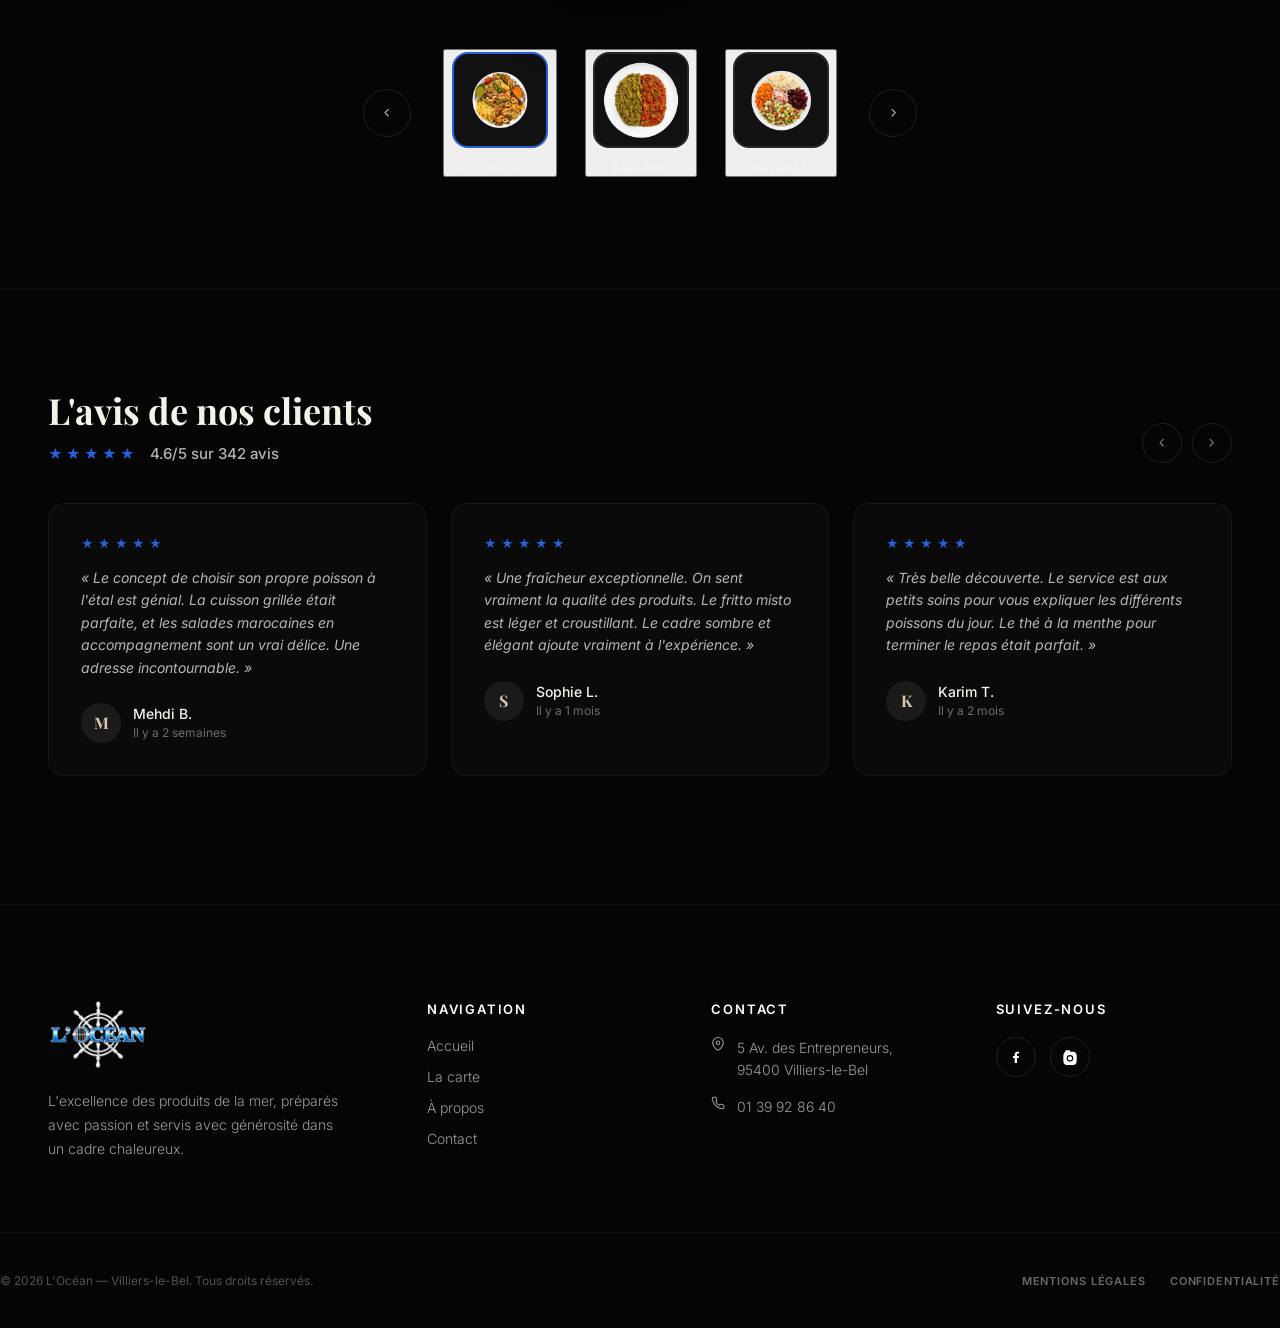
==== commit 716c741e: "Rebuild site with dark theme design from Figma Replaces the light ocean-blue theme with the dark, ed" ====
--- a/index.html
+++ b/index.html
@@ -7,350 +7,219 @@
 	<title>L'Océan — Restaurant à Villiers-le-Bel</title>
 	<link rel="preconnect" href="https://fonts.googleapis.com">
 	<link rel="preconnect" href="https://fonts.gstatic.com" crossorigin>
-	<link href="https://fonts.googleapis.com/css2?family=Poppins:wght@300;400;500;600;700;800&display=swap" rel="stylesheet">
+	<link href="https://fonts.googleapis.com/css2?family=Playfair+Display:ital,wght@0,400;0,500;0,600;0,700;1,400;1,500;1,600;1,700&family=Great+Vibes&family=Inter:wght@300;400;500;600;700&family=Poppins:wght@400;500;600;700&display=swap" rel="stylesheet">
 	<link rel="stylesheet" href="style.css">
 </head>
 
 <body>
 
-	<!-- ================= HERO ================= -->
-	<header class="hero hero--cream" id="accueil">
-		<nav class="navbar navbar--glass" id="navbar">
-			<a href="#accueil" class="brand">
+	<header class="navbar" id="navbar">
+		<div class="navbar__inner">
+			<a href="index.html" class="brand">
 				<img src="assets/logo.png" alt="L'Océan" class="brand-logo">
 			</a>
 			<button class="nav-toggle" id="navToggle" aria-label="Ouvrir le menu" aria-expanded="false">
-      <span></span><span></span><span></span>
-    </button>
+				<span></span><span></span><span></span>
+			</button>
 			<ul class="nav-links" id="navLinks">
-				<li><a href="#accueil" class="is-active">Accueil</a></li>
-				<li><a href="menu.html">Menu</a></li>
-				<li><a href="reservation.html">Réservation</a></li>
-				<li class="nav-links__spacer" aria-hidden="true"></li>
+				<li><a href="index.html" class="is-active">Accueil</a></li>
+				<li><a href="menu.html">La carte</a></li>
+				<li><a href="contact.html">À propos</a></li>
 				<li><a href="galerie.html">Galerie</a></li>
-				<li><a href="contact.html">Contact</a></li>
+				<li><a href="contact.html#contact">Contact</a></li>
 			</ul>
-			<span class="navbar__badge" aria-hidden="true">
-				<img src="assets/discover-fish-1.png" alt="" class="navbar__badge-fish">
-			</span>
-			<a href="reservation.html" class="btn btn--ghost nav-cta">Réserver</a>
-		</nav>
-
-		<div class="hero-content--split">
-			<div class="hero-copy">
-				<p class="eyebrow eyebrow--teal">Villiers-le-Bel · Cuisine de la mer</p>
-				<h1 class="hero-title-split">Fraîcheur de la mer, <span class="text-teal">saveurs</span> de la Méditerranée</h1>
-				<p class="hero-text hero-text--dark">Poissons choisis sur l'étal, cuisson à la commande et parfums méditerranéens, servis dans une atmosphère chaleureuse et familiale.</p>
-				<div class="hero-actions hero-actions--start">
-					<a href="reservation.html" class="btn btn--ink">Réserver une table</a>
-					<a href="https://www.google.com/maps/search/?api=1&query=5+Av.+des+Entrepreneurs+95400+Villiers-le-Bel+L%27Oc%C3%A9an" target="_blank" rel="noopener" class="btn btn--outline-ink">Voir l'itinéraire</a>
-				</div>
-				<div class="hero-rating hero-rating--dark">
+			<a href="reservation.html" class="btn btn--solid">Réserver</a>
+		</div>
+	</header>
+
+	<!-- ================= HERO ================= -->
+	<section class="hero" id="accueil">
+		<div class="container hero__grid">
+			<div class="hero__copy">
+				<h1 class="hero__title">Le goût de l'océan,<br>servi avec<br>générosité.</h1>
+				<p class="hero__text">Des plateaux croustillants, des saveurs méditerranéennes authentiques et des moments inoubliables à partager en famille ou entre amis.</p>
+				<div class="hero__actions">
+					<a href="menu.html" class="btn btn--solid">Voir la carte</a>
+					<a href="reservation.html" class="link-underline">Réserver une table</a>
+				</div>
+			</div>
+			<div class="hero__visual">
+				<img src="assets/plateau-fruits-de-mer.png" alt="Plateau de fruits de mer de L'Océan" class="hero__plate">
+				<img src="assets/hero-deco-1.png" alt="" class="hero__deco hero__deco--1" aria-hidden="true">
+				<img src="assets/hero-deco-2.png" alt="" class="hero__deco hero__deco--2" aria-hidden="true">
+				<img src="assets/deco-persil-piment.png" alt="" class="hero__sprig hero__sprig--1" aria-hidden="true">
+				<img src="assets/deco-persil-piment.png" alt="" class="hero__sprig hero__sprig--2" aria-hidden="true">
+			</div>
+		</div>
+	</section>
+
+	<!-- ================= ÉTAPES ================= -->
+	<section class="steps">
+		<div class="container">
+			<div class="steps__intro">
+				<h2>Vous choisissez. <span style="color:var(--accent)">On prépare.</span></h2>
+				<p class="lead">Notre concept est simple : sélectionnez votre poisson frais du jour, choisissez votre mode de cuisson, et laissez nos chefs faire la magie.</p>
+			</div>
+			<div class="steps-grid">
+				<div class="step">
+					<div class="step__icon"><svg class="icon" viewBox="0 0 24 24" stroke="currentColor" stroke-width="1.8" stroke-linecap="round" stroke-linejoin="round" fill="none"><path d="M6.5 12c.94-3.46 4.94-6 8.5-6 3.56 0 6.06 2.54 7 6-.94 3.46-3.44 6-7 6-3.56 0-7.56-2.54-8.5-6Z"/><path d="M6.5 12 3 9.5v5L6.5 12Z"/><circle cx="16" cy="10.5" r=".7" fill="currentColor" stroke="none"/></svg></div>
+					<h3>Choisissez</h3>
+					<p>Parmi notre sélection quotidienne de poissons frais, crustacés et fruits de mer.</p>
+				</div>
+				<div class="step">
+					<div class="step__icon"><svg class="icon" viewBox="0 0 24 24" stroke="currentColor" stroke-width="1.8" stroke-linecap="round" stroke-linejoin="round" fill="none"><path d="M8.5 14.5a3.5 3.5 0 1 0 7 0c0-1.5-1-2-1-3.5 0-1-1-2-1-2s0 1.5-1 2.5-1.5 1.5-1.5 3"/><path d="M12 22c4.5 0 8-3.5 8-8 0-4-2.5-6-4-9-.5 3-2 4-3 5.5-1-1-1-3-1-4.5-3 2-5 6-5 9 0 3.5 1.5 6.5 5 6.5"/></svg></div>
+					<h3>Votre cuisson</h3>
+					<p>Grillé à la plancha, frit doré, ou en croûte de sel. C'est vous qui décidez.</p>
+				</div>
+				<div class="step">
+					<div class="step__icon"><svg class="icon" viewBox="0 0 24 24" stroke="currentColor" stroke-width="1.8" stroke-linecap="round" stroke-linejoin="round" fill="none"><path d="M4 2v7c0 1.1.9 2 2 2h1a2 2 0 0 0 2-2V2M4.5 2v20M9 2v20M20 2c-2.2 2-3.2 4.2-3.2 7 0 2.1 1.1 3.1 2.2 3.1V22"/></svg></div>
+					<h3>À table</h3>
+					<p>Dégustez votre plat accompagné de nos salades marocaines traditionnelles.</p>
+				</div>
+			</div>
+		</div>
+	</section>
+
+	<!-- ================= CRAQUER ================= -->
+	<section class="craving">
+		<div class="container">
+			<div class="craving__intro">
+				<h2>Qu'est-ce qui vous ferait craquer ?</h2>
+				<div class="rule"></div>
+			</div>
+			<div class="craving-grid">
+				<div class="craving-card">
+					<div class="craving-card__photo"><img src="assets/friture-1.png" alt="Friture Royale"></div>
+					<h3>Friture Royale</h3>
+					<p>Le croustillant parfait, secret de notre cuisine traditionnelle.</p>
+				</div>
+				<div class="craving-card">
+					<div class="craving-card__photo"><img src="assets/friture-2.png" alt="Zaalouk"></div>
+					<h3>Zaalouk</h3>
+					<p>Caviar d'aubergines fumées, une recette transmise de génération en génération.</p>
+				</div>
+				<div class="craving-card">
+					<div class="craving-card__photo"><img src="assets/friture-3.png" alt="Salades Marocaines"></div>
+					<h3>Salades Marocaines</h3>
+					<p>Fraîcheur et couleurs, l'accompagnement parfait pour tous nos plats.</p>
+				</div>
+			</div>
+		</div>
+	</section>
+
+	<!-- ================= SPÉCIALITÉS ================= -->
+	<section class="specialties">
+		<div class="container">
+			<div class="specialties__intro">
+				<h2>Nos spécialités</h2>
+				<div class="rule"></div>
+			</div>
+			<img src="assets/plateau-fruits-de-mer.png" alt="Plateau de fruits de mer L'Océan" class="specialties__photo" id="specialtyPhoto">
+			<div class="specialties-thumbs">
+				<button class="thumb-arrow" id="specPrev" aria-label="Précédent"><svg class="icon" viewBox="0 0 24 24" stroke="currentColor" stroke-width="2" stroke-linecap="round" stroke-linejoin="round" fill="none"><path d="M15 18l-6-6 6-6"/></svg></button>
+				<div class="thumbs" id="specThumbs">
+					<button class="thumb is-active" data-photo="assets/plateau-fruits-de-mer.png">
+						<span class="thumb__img"><img src="assets/friture-1.png" alt=""></span>
+						<span class="thumb__label">Friture Mixte</span>
+					</button>
+					<button class="thumb" data-photo="assets/friture-2.png">
+						<span class="thumb__img"><img src="assets/friture-2.png" alt=""></span>
+						<span class="thumb__label">Zaalouk</span>
+					</button>
+					<button class="thumb" data-photo="assets/friture-3.png">
+						<span class="thumb__img"><img src="assets/friture-3.png" alt=""></span>
+						<span class="thumb__label">Salades</span>
+					</button>
+				</div>
+				<button class="thumb-arrow" id="specNext" aria-label="Suivant"><svg class="icon" viewBox="0 0 24 24" stroke="currentColor" stroke-width="2" stroke-linecap="round" stroke-linejoin="round" fill="none"><path d="M9 18l6-6-6-6"/></svg></button>
+			</div>
+		</div>
+	</section>
+
+	<!-- ================= AVIS ================= -->
+	<section class="testimonials">
+		<div class="container">
+			<div class="testimonials__head">
+				<div>
+					<h2>L'avis de nos clients</h2>
+					<div class="rating-row">
+						<span class="stars">★★★★★</span>
+						<span>4.6/5 sur 342 avis</span>
+					</div>
+				</div>
+				<div class="carousel-arrows" data-carousel-arrows="testimonialsGrid">
+					<button aria-label="Précédent" data-dir="-1"><svg class="icon" viewBox="0 0 24 24" stroke="currentColor" stroke-width="2" stroke-linecap="round" stroke-linejoin="round" fill="none"><path d="M15 18l-6-6 6-6"/></svg></button>
+					<button aria-label="Suivant" data-dir="1"><svg class="icon" viewBox="0 0 24 24" stroke="currentColor" stroke-width="2" stroke-linecap="round" stroke-linejoin="round" fill="none"><path d="M9 18l6-6-6-6"/></svg></button>
+				</div>
+			</div>
+			<div class="testimonials-grid" id="testimonialsGrid">
+				<article class="testimonial-card">
 					<span class="stars">★★★★★</span>
-					<span>4,5 · 242 avis</span>
-					<span class="dot">·</span>
-					<span>20–30 € / pers.</span>
-				</div>
-			</div>
-			<div class="hero-visual">
-				<img src="assets/discover-fish-2.png" alt="" class="hero-fish" aria-hidden="true">
-			</div>
-		</div>
-
-		<div class="hero-foam" aria-hidden="true">
-			<svg viewBox="0 0 1440 120" preserveAspectRatio="none">
-				<path d="M0,50 C90,90 180,10 270,50 C360,90 450,10 540,50 C630,90 720,10 810,50 C900,90 990,10 1080,50 C1170,90 1260,10 1350,50 C1395,70 1420,60 1440,50 L1440,120 L0,120 Z"></path>
-			</svg>
-		</div>
-	</header>
-
-	<!-- ================= FISH RESTAURANT ================= -->
-	<section class="fish-intro">
-		<div class="container fish-intro__grid">
-			<div class="blob-shape">
-				<img src="assets/plat1.jpg" alt="Plateau de fruits de mer de L'Océan">
-			</div>
-			<div class="fish-intro__text">
-				<p class="eyebrow">Fish restaurant</p>
-				<h2>Le meilleur de la mer</h2>
-				<p class="lead">
-					Chez L'Océan, chaque poisson est choisi sur l'étal et cuisiné à la commande, dans la pure tradition méditerranéenne. Crustacés, grillades et plateaux généreux se dégustent en terrasse ou en famille, accompagnés d'un bon verre de thé à la menthe.
-				</p>
-				<a href="menu.html" class="btn btn--cream">En savoir plus</a>
-			</div>
-		</div>
-	</section>
-
-	<!-- ================= NOS PRESTATIONS ================= -->
-	<section class="prestations">
-		<div class="container prestations__intro">
-			<p class="eyebrow eyebrow--center">Nos Prestations</p>
-			<h2 class="center">Ce que nous vous proposons</h2>
-		</div>
-		<div class="container carousel" data-carousel>
-			<button class="carousel-arrow carousel-arrow--prev" data-carousel-prev aria-label="Précédent">‹</button>
-			<div class="prestations-grid" data-carousel-track>
-				<a href="menu.html" class="prestation-card prestation-card--photo" style="background-image:url('assets/plat2.jpg')">
-					<span class="prestation-card__label">Le Menu</span>
-				</a>
-				<div class="prestation-card prestation-card--icon">
-					<div class="prestation-card__icon">
-						<svg viewBox="0 0 24 24" fill="none" stroke="currentColor" stroke-width="1.8" stroke-linecap="round" stroke-linejoin="round"><rect x="3" y="4" width="18" height="18" rx="2"/><path d="M16 2v4M8 2v4M3 10h18"/></svg>
-					</div>
-					<h3>Réservation</h3>
-					<p>Réservez votre table en ligne ou par téléphone, pour un déjeuner en famille ou un dîner entre amis.</p>
-					<a href="reservation.html" class="btn btn--cream btn--small">En savoir plus</a>
-				</div>
-				<a href="https://www.facebook.com/p/Locean-Villiers-le-bel-100057273706252/?locale=fr_FR" target="_blank" rel="noopener" class="prestation-card prestation-card--photo" style="background-image:url('assets/plat3.jpg')">
-					<span class="prestation-card__label">Actualités &amp; Événements</span>
-				</a>
-			</div>
-			<button class="carousel-arrow carousel-arrow--next" data-carousel-next aria-label="Suivant">›</button>
-		</div>
-	</section>
-
-	<!-- ================= NOS GALERIES ================= -->
-	<section class="home-gallery">
-		<div class="container home-gallery__intro">
-			<p class="eyebrow eyebrow--center">Nos Galeries</p>
-			<h2 class="center">Un avant-goût de nos assiettes</h2>
-		</div>
-		<div class="container home-gallery-grid">
-			<a href="galerie.html"><img src="assets/plat1.jpg" alt="Plateau mixte de fruits de mer frits"></a>
-			<a href="galerie.html"><img src="assets/plat2.jpg" alt="Plateau de grillades de la mer"></a>
-			<a href="galerie.html"><img src="assets/plat3.jpg" alt="Poissons et moules braisés au four"></a>
-		</div>
-		<div class="container center" style="margin-top:40px;">
-			<a href="galerie.html" class="btn btn--cream">Voir plus</a>
-		</div>
-	</section>
-
-	<!-- ================= NOS AVIS CLIENTS ================= -->
-	<section class="testimonials">
-		<div class="container testimonials__intro">
-			<p class="eyebrow eyebrow--center">Nos avis clients</p>
-			<h2 class="center">Ce qu'ils pensent de nous</h2>
-		</div>
-		<!-- Exemples à remplacer par de vrais avis (Google, Facebook...) -->
-		<div class="container carousel" data-carousel>
-			<button class="carousel-arrow carousel-arrow--prev" data-carousel-prev aria-label="Précédent">‹</button>
-			<div class="testimonials-grid" data-carousel-track>
-				<article class="testimonial-card">
-					<div class="testimonial-card__head">
-						<span class="testimonial-card__avatar">MD</span>
-						<div>
-							<h4>Marie D.</h4>
-							<p>Avis Google</p>
-						</div>
-					</div>
-					<span class="stars">★★★★★</span>
-					<p class="testimonial-card__text">Accueil chaleureux et poissons d'une fraîcheur incomparable. La formule au kilo est un super rapport qualité-prix, on reviendra en famille !</p>
+					<p class="quote">« Le concept de choisir son propre poisson à l'étal est génial. La cuisson grillée était parfaite, et les salades marocaines en accompagnement sont un vrai délice. Une adresse incontournable. »</p>
+					<div class="testimonial-card__who">
+						<span class="testimonial-card__avatar">M</span>
+						<div><h4>Mehdi B.</h4><p>Il y a 2 semaines</p></div>
+					</div>
 				</article>
 				<article class="testimonial-card">
-					<div class="testimonial-card__head">
-						<span class="testimonial-card__avatar">KB</span>
-						<div>
-							<h4>Karim B.</h4>
-							<p>Avis Google</p>
-						</div>
-					</div>
 					<span class="stars">★★★★★</span>
-					<p class="testimonial-card__text">La grande terrasse est parfaite l'été et le plateau de grillades est généreux. Le petit spectacle du week-end est un vrai plus.</p>
+					<p class="quote">« Une fraîcheur exceptionnelle. On sent vraiment la qualité des produits. Le fritto misto est léger et croustillant. Le cadre sombre et élégant ajoute vraiment à l'expérience. »</p>
+					<div class="testimonial-card__who">
+						<span class="testimonial-card__avatar">S</span>
+						<div><h4>Sophie L.</h4><p>Il y a 1 mois</p></div>
+					</div>
 				</article>
 				<article class="testimonial-card">
-					<div class="testimonial-card__head">
-						<span class="testimonial-card__avatar">SL</span>
-						<div>
-							<h4>Sophie L.</h4>
-							<p>Avis Google</p>
-						</div>
-					</div>
 					<span class="stars">★★★★★</span>
-					<p class="testimonial-card__text">Très bon rapport qualité-prix pour des produits vraiment frais. Le personnel est adorable, on s'y sent comme à la maison.</p>
+					<p class="quote">« Très belle découverte. Le service est aux petits soins pour vous expliquer les différents poissons du jour. Le thé à la menthe pour terminer le repas était parfait. »</p>
+					<div class="testimonial-card__who">
+						<span class="testimonial-card__avatar">K</span>
+						<div><h4>Karim T.</h4><p>Il y a 2 mois</p></div>
+					</div>
 				</article>
 			</div>
-			<button class="carousel-arrow carousel-arrow--next" data-carousel-next aria-label="Suivant">›</button>
-		</div>
-	</section>
-
-	<!-- ================= À PROPOS ================= -->
-	<section class="about" id="histoire">
-		<div class="wave-divider wave-divider--top" aria-hidden="true">
-			<svg viewBox="0 0 1440 100" preserveAspectRatio="none"><path d="M0,32 C360,100 1080,0 1440,56 L1440,100 L0,100 Z"></path></svg>
-		</div>
-
-		<div class="container about__intro">
-			<p class="eyebrow eyebrow--center">L'Océan</p>
-			<h2>Entrez chez L'Océan et laissez-vous<br>transporter sur la côte</h2>
-			<p class="lead">
-				Ici, chaque assiette célèbre la fraîcheur — crustacés et poissons au kilo, paellas généreuses, salades croquantes et accompagnements simples mais réussis. La grande terrasse ensoleillée et le personnel accueillant font de L'Océan un lieu où l'on prend
-				son temps, partage des repas conviviaux et célèbre les retrouvailles. Parfait pour un déjeuner en famille, un dîner entre amis ou une petite touche marocaine le week-end.
-			</p>
-		</div>
-
-		<div class="container split">
-			<div class="split__media">
-				<img src="assets/plat2.jpg" alt="Plateau de grillades de la mer à L'Océan">
-				<p class="split__caption">Notre grand plateau de grillades — crevettes, calamars et poissons du jour</p>
-			</div>
-
-			<div class="split__text">
-				<h3>Notre maison</h3>
-				<p>Restaurant convivial, idéal pour les familles avec de grandes tables disponibles pour se réunir comme à la maison. Un large choix d'entrées est proposé, et les poissons sont vendus au kilo, avec des prix raisonnables et une belle présentation.</p>
-				<p>Pour couronner le tout, un bon verre de thé à la menthe — et si vous avez de la chance, vous pourrez profiter d'un petit spectacle marocain le week-end.</p>
-				<a href="reservation.html" class="link-arrow">Réserver une table →</a>
-			</div>
-
-			<aside class="split__info">
-				<div class="info-block">
-					<h4>Réserver par téléphone</h4>
-					<p>Du mardi au dimanche.</p>
-					<a href="tel:0139928640" class="info-phone">01 39 92 86 40</a>
-				</div>
-
-				<div class="info-block">
-					<h4>Services</h4>
-					<ul class="tag-list">
-						<li>Terrasse</li>
-						<li>Menu enfant</li>
-						<li>Vente au kilo</li>
-					</ul>
-				</div>
-
-				<div class="info-block">
-					<h4>Nous suivre</h4>
-					<div class="social-row">
-						<a href="https://www.facebook.com/p/Locean-Villiers-le-bel-100057273706252/?locale=fr_FR" target="_blank" rel="noopener" aria-label="Facebook">
-							<svg viewBox="0 0 24 24" fill="currentColor"><path d="M13.5 21v-7.5h2.5l.5-3h-3V8.3c0-.87.24-1.46 1.5-1.46H16.6V4.14C16.3 4.1 15.3 4 14.1 4c-2.4 0-4.1 1.47-4.1 4.16V10.5H7.5v3H10V21h3.5z"/></svg>
-						</a>
-						<a href="https://www.instagram.com/locean.restaurant/?hl=fr" target="_blank" rel="noopener" aria-label="Instagram">
-							<svg viewBox="0 0 24 24" fill="currentColor"><path d="M12 2c2.7 0 3.05.01 4.12.06 1.07.05 1.8.22 2.43.47.66.26 1.22.6 1.77 1.15.55.55.9 1.11 1.15 1.77.25.63.42 1.36.47 2.43.05 1.07.06 1.42.06 4.12s-.01 3.05-.06 4.12c-.05 1.07-.22 1.8-.47 2.43a4.9 4.9 0 0 1-1.15 1.77 4.9 4.9 0 0 1-1.77 1.15c-.63.25-1.36.42-2.43.47-1.07.05-1.42.06-4.12.06s-3.05-.01-4.12-.06c-1.07-.05-1.8-.22-2.43-.47a4.9 4.9 0 0 1-1.77-1.15 4.9 4.9 0 0 1-1.15-1.77c-.25-.63-.42-1.36-.47-2.43C2.01 15.05 2 14.7 2 12s.01-3.05.06-4.12c.05-1.07.22-1.8.47-2.43.26-.66.6-1.22 1.15-1.77A4.9 4.9 0 0 1 5.45.53C6.08.28 6.81.11 7.88.06 8.95.01 9.3 0 12 0zm0 5a5 5 0 1 0 0 10 5 5 0 0 0 0-10zm0 8.2a3.2 3.2 0 1 1 0-6.4 3.2 3.2 0 0 1 0 6.4zm5.2-8.4a1.2 1.2 0 1 1-2.4 0 1.2 1.2 0 0 1 2.4 0z" transform="translate(0 2)"/></svg>
-						</a>
-					</div>
-				</div>
-			</aside>
-		</div>
-	</section>
-
-	<!-- ================= CONTACT ================= -->
-	<section class="home-contact">
-		<div class="container home-contact__grid">
-			<form class="home-contact-form" id="homeContactForm">
-				<div class="form-row">
-					<div class="form-field">
-						<label for="hcNom">Nom</label>
-						<input type="text" id="hcNom" name="nom" required>
-					</div>
-					<div class="form-field">
-						<label for="hcPrenom">Prénom</label>
-						<input type="text" id="hcPrenom" name="prenom" required>
-					</div>
-				</div>
-				<div class="form-row">
-					<div class="form-field">
-						<label for="hcTel">Téléphone</label>
-						<input type="tel" id="hcTel" name="telephone" required>
-					</div>
-					<div class="form-field">
-						<label for="hcEmail">Email</label>
-						<input type="email" id="hcEmail" name="email" required>
-					</div>
-				</div>
-				<div class="form-field">
-					<label for="hcMessage">Message</label>
-					<textarea id="hcMessage" name="message" rows="4"></textarea>
-				</div>
-				<label class="consent">
-					<input type="checkbox" required>
-					J'accepte que mes informations soient utilisées pour me recontacter.
-				</label>
-				<button type="submit" class="btn btn--cream">Envoyer</button>
-				<p class="form-note" id="homeContactNote" hidden>Merci, votre message a bien été envoyé !</p>
-			</form>
-
-			<aside class="home-contact-info">
-				<h3>Contactez-nous</h3>
-				<ul class="home-contact-list">
-					<li>
-						<span class="home-contact-list__icon">
-							<svg viewBox="0 0 24 24" fill="none" stroke="currentColor" stroke-width="1.8" stroke-linecap="round" stroke-linejoin="round"><path d="M22 16.92v3a2 2 0 0 1-2.18 2 19.79 19.79 0 0 1-8.63-3.07 19.5 19.5 0 0 1-6-6 19.79 19.79 0 0 1-3.07-8.67A2 2 0 0 1 4.11 2h3a2 2 0 0 1 2 1.72c.13.96.36 1.9.7 2.81a2 2 0 0 1-.45 2.11L8.09 9.91a16 16 0 0 0 6 6l1.27-1.27a2 2 0 0 1 2.11-.45c.91.34 1.85.57 2.81.7A2 2 0 0 1 22 16.92z"/></svg>
-						</span>
-						<a href="tel:0139928640">01 39 92 86 40</a>
-					</li>
-					<li>
-						<span class="home-contact-list__icon">
-							<svg viewBox="0 0 24 24" fill="none" stroke="currentColor" stroke-width="1.8" stroke-linecap="round" stroke-linejoin="round"><path d="M21 10c0 7-9 13-9 13s-9-6-9-13a9 9 0 0 1 18 0z"/><circle cx="12" cy="10" r="3"/></svg>
-						</span>
-						5 Av. des Entrepreneurs, 95400 Villiers-le-Bel
-					</li>
-					<li>
-						<span class="home-contact-list__icon">
-							<svg viewBox="0 0 24 24" fill="none" stroke="currentColor" stroke-width="1.8" stroke-linecap="round" stroke-linejoin="round"><path d="M3 6h18v12H3z"/><path d="M3 6l9 7 9-7"/></svg>
-						</span>
-						<a href="mailto:loceanvillierslebel@mail.com">loceanvillierslebel@mail.com</a>
-					</li>
-				</ul>
-				<img src="assets/fish-contact.png" alt="" class="home-contact-fish" aria-hidden="true">
-			</aside>
-		</div>
-	</section>
-
-	<!-- ================= INFOS PRATIQUES / FOOTER ================= -->
+		</div>
+	</section>
+
+	<!-- ================= FOOTER ================= -->
 	<footer class="site-footer">
-		<div class="wave-divider wave-divider--top" aria-hidden="true">
-			<svg viewBox="0 0 1440 100" preserveAspectRatio="none"><path d="M0,40 C360,110 1080,-10 1440,60 L1440,100 L0,100 Z"></path></svg>
-		</div>
-
 		<div class="container footer-grid">
-			<div class="footer-col footer-brand">
-				<img src="assets/logo.png" alt="L'Océan" class="footer-logo">
-				<p>Restaurant de poissons et fruits de mer à Villiers-le-Bel. Cuisine méditerranéenne, produits frais et ambiance familiale.</p>
-				<div class="hero-rating hero-rating--footer">
-					<span class="stars">★★★★★</span>
-					<span>4,5 · 242 avis</span>
-				</div>
-			</div>
-
+			<div class="footer-col">
+				<img src="assets/logo.png" alt="L'Océan" class="footer-brand__logo">
+				<p>L'excellence des produits de la mer, préparés avec passion et servis avec générosité dans un cadre chaleureux.</p>
+			</div>
+			<div class="footer-col">
+				<h4>Navigation</h4>
+				<div class="footer-links">
+					<a href="index.html">Accueil</a>
+					<a href="menu.html">La carte</a>
+					<a href="contact.html">À propos</a>
+					<a href="contact.html#contact">Contact</a>
+				</div>
+			</div>
 			<div class="footer-col">
 				<h4>Contact</h4>
-				<p>5 Av. des Entrepreneurs<br>95400 Villiers-le-Bel</p>
-				<p><a href="tel:0139928640">01 39 92 86 40</a></p>
-				<a class="link-arrow" href="https://www.google.com/maps/search/?api=1&query=5+Av.+des+Entrepreneurs+95400+Villiers-le-Bel+L%27Oc%C3%A9an" target="_blank" rel="noopener">Itinéraire →</a>
-			</div>
-
-			<div class="footer-col">
-				<h4>Horaires</h4>
-				<ul class="hours-list">
-					<li><span>Lundi</span><span>18:00–23:00</span></li>
-					<li><span>Mardi</span><span>12:00–15:00, 18:00–23:00</span></li>
-					<li><span>Mercredi</span><span>12:00–15:00, 18:00–23:00</span></li>
-					<li><span>Jeudi</span><span>12:00–15:00, 18:00–23:00</span></li>
-					<li><span>Vendredi</span><span>15:00–23:00</span></li>
-					<li><span>Samedi</span><span>12:00–23:00</span></li>
-					<li><span>Dimanche</span><span>12:00–23:00</span></li>
-				</ul>
-			</div>
-
+				<div class="footer-contact-item"><svg class="icon" viewBox="0 0 24 24" stroke="currentColor" stroke-width="1.8" stroke-linecap="round" stroke-linejoin="round" fill="none"><path d="M21 10c0 7-9 13-9 13s-9-6-9-13a9 9 0 0 1 18 0z"/><circle cx="12" cy="10" r="3"/></svg><span>5 Av. des Entrepreneurs,<br>95400 Villiers-le-Bel</span></div>
+				<div class="footer-contact-item"><svg class="icon" viewBox="0 0 24 24" stroke="currentColor" stroke-width="1.8" stroke-linecap="round" stroke-linejoin="round" fill="none"><path d="M22 16.92v3a2 2 0 0 1-2.18 2 19.79 19.79 0 0 1-8.63-3.07 19.5 19.5 0 0 1-6-6 19.79 19.79 0 0 1-3.07-8.67A2 2 0 0 1 4.11 2h3a2 2 0 0 1 2 1.72c.13.96.36 1.9.7 2.81a2 2 0 0 1-.45 2.11L8.09 9.91a16 16 0 0 0 6 6l1.27-1.27a2 2 0 0 1 2.11-.45c.91.34 1.85.57 2.81.7A2 2 0 0 1 22 16.92z"/></svg><span>01 39 92 86 40</span></div>
+			</div>
 			<div class="footer-col">
 				<h4>Suivez-nous</h4>
-				<div class="social-row">
-					<a href="https://www.facebook.com/p/Locean-Villiers-le-bel-100057273706252/?locale=fr_FR" target="_blank" rel="noopener" aria-label="Facebook">
-						<svg viewBox="0 0 24 24" fill="currentColor"><path d="M13.5 21v-7.5h2.5l.5-3h-3V8.3c0-.87.24-1.46 1.5-1.46H16.6V4.14C16.3 4.1 15.3 4 14.1 4c-2.4 0-4.1 1.47-4.1 4.16V10.5H7.5v3H10V21h3.5z"/></svg>
-					</a>
-					<a href="https://www.instagram.com/locean.restaurant/?hl=fr" target="_blank" rel="noopener" aria-label="Instagram">
-						<svg viewBox="0 0 24 24" fill="currentColor"><path d="M12 2c2.7 0 3.05.01 4.12.06 1.07.05 1.8.22 2.43.47.66.26 1.22.6 1.77 1.15.55.55.9 1.11 1.15 1.77.25.63.42 1.36.47 2.43.05 1.07.06 1.42.06 4.12s-.01 3.05-.06 4.12c-.05 1.07-.22 1.8-.47 2.43a4.9 4.9 0 0 1-1.15 1.77 4.9 4.9 0 0 1-1.77 1.15c-.63.25-1.36.42-2.43.47-1.07.05-1.42.06-4.12.06s-3.05-.01-4.12-.06c-1.07-.05-1.8-.22-2.43-.47a4.9 4.9 0 0 1-1.77-1.15 4.9 4.9 0 0 1-1.15-1.77c-.25-.63-.42-1.36-.47-2.43C2.01 15.05 2 14.7 2 12s.01-3.05.06-4.12c.05-1.07.22-1.8.47-2.43.26-.66.6-1.22 1.15-1.77A4.9 4.9 0 0 1 5.45.53C6.08.28 6.81.11 7.88.06 8.95.01 9.3 0 12 0zm0 5a5 5 0 1 0 0 10 5 5 0 0 0 0-10zm0 8.2a3.2 3.2 0 1 1 0-6.4 3.2 3.2 0 0 1 0 6.4zm5.2-8.4a1.2 1.2 0 1 1-2.4 0 1.2 1.2 0 0 1 2.4 0z" transform="translate(0 2)"/></svg>
-					</a>
-				</div>
-				<a class="btn btn--outline btn--small" href="reservation.html">Réserver</a>
-			</div>
-		</div>
-
-		<div class="footer-bottom container">
+				<div class="footer-social">
+					<a href="https://www.facebook.com/p/Locean-Villiers-le-bel-100057273706252/?locale=fr_FR" target="_blank" rel="noopener" aria-label="Facebook"><svg class="icon" viewBox="0 0 24 24" fill="currentColor" stroke="none"><path d="M13.5 21v-7.5h2.5l.5-3h-3V8.3c0-.87.24-1.46 1.5-1.46H16.6V4.14C16.3 4.1 15.3 4 14.1 4c-2.4 0-4.1 1.47-4.1 4.16V10.5H7.5v3H10V21h3.5z"/></svg></a>
+					<a href="https://www.instagram.com/locean.restaurant/?hl=fr" target="_blank" rel="noopener" aria-label="Instagram"><svg class="icon" viewBox="0 0 24 24" fill="currentColor" stroke="none"><path d="M12 2c2.7 0 3.05.01 4.12.06 1.07.05 1.8.22 2.43.47.66.26 1.22.6 1.77 1.15.55.55.9 1.11 1.15 1.77.25.63.42 1.36.47 2.43.05 1.07.06 1.42.06 4.12s-.01 3.05-.06 4.12c-.05 1.07-.22 1.8-.47 2.43a4.9 4.9 0 0 1-1.15 1.77 4.9 4.9 0 0 1-1.77 1.15c-.63.25-1.36.42-2.43.47-1.07.05-1.42.06-4.12.06s-3.05-.01-4.12-.06c-1.07-.05-1.8-.22-2.43-.47a4.9 4.9 0 0 1-1.77-1.15 4.9 4.9 0 0 1-1.15-1.77c-.25-.63-.42-1.36-.47-2.43C2.01 15.05 2 14.7 2 12s.01-3.05.06-4.12c.05-1.07.22-1.8.47-2.43.26-.66.6-1.22 1.15-1.77A4.9 4.9 0 0 1 5.45.53C6.08.28 6.81.11 7.88.06 8.95.01 9.3 0 12 0zm0 5a5 5 0 1 0 0 10 5 5 0 0 0 0-10zm0 8.2a3.2 3.2 0 1 1 0-6.4 3.2 3.2 0 0 1 0 6.4zm5.2-8.4a1.2 1.2 0 1 1-2.4 0 1.2 1.2 0 0 1 2.4 0z" transform="translate(0 2)"/></svg></a>
+				</div>
+			</div>
+		</div>
+		<div class="container footer-bottom">
 			<p>© 2026 L'Océan — Villiers-le-Bel. Tous droits réservés.</p>
+			<div class="footer-bottom-links">
+				<a href="#">Mentions légales</a>
+				<a href="#">Confidentialité</a>
+			</div>
 		</div>
 	</footer>
 
 	<script src="script.js"></script>
 </body>
 
-</html>+</html>
--- a/style.css
+++ b/style.css
@@ -1,35 +1,47 @@
 /* =========================================================
-   L'OCÉAN — Design tokens
+   L'OCÉAN — Design tokens (thème sombre, d'après Figma)
    ========================================================= */
 :root{
-  --deep:        #041B2D;   /* fond le plus profond (footer) */
-  --dark:        #072B45;   /* fond des sections */
-  --mid:         #0C3E5E;   /* fond intermédiaire / cartes */
-  --surface:     #124F78;   /* surfaces claires (bordures, cartes hover) */
-  --line:        rgba(255,255,255,.16);
-  --accent-glow: #7FD3F2;   /* lumière / reflet, utilisé avec parcimonie */
-  --white:       #FFFFFF;
-  --white-70:    rgba(255,255,255,.72);
-  --white-45:    rgba(255,255,255,.45);
-
-  --cream:       #FBF2D6;   /* fond clair du hero (maquette) */
-  --cream-2:     #FCF7E6;
-  --teal-strong: #1FAEBB;   /* accent turquoise sur fond clair */
-  --ink-70:      rgba(7,34,53,.75);
-  --ink-45:      rgba(7,34,53,.5);
-
-  --font: 'Poppins', -apple-system, sans-serif;
-
-  --container: 1180px;
-  --radius: 14px;
-}
+  --bg:          #050505;
+  --bg-soft:     #0d0d0d;
+  --bg-card:     #0a0a0a;
+  --bg-card-2:   #111111;
+  --line:        rgba(255,255,255,.05);
+  --line-strong: rgba(255,255,255,.1);
+
+  --accent:      #2860da;
+  --accent-10:   rgba(40,96,218,.1);
+  --accent-20:   rgba(40,96,218,.2);
+
+  --cream:       #f5f2ea;
+  --cream-soft:  #f1eee8;
+  --gold:        #d7c6b2;
+
+  --white:       #ffffff;
+  --text-70:     rgba(255,255,255,.7);
+  --text-60:     rgba(255,255,255,.6);
+  --text-50:     rgba(255,255,255,.5);
+  --text-40:     rgba(255,255,255,.4);
+  --text-30:     rgba(255,255,255,.3);
+
+  --font-body:   'Inter', -apple-system, sans-serif;
+  --font-serif:  'Playfair Display', serif;
+  --font-nav:    'Poppins', -apple-system, sans-serif;
+  --font-script: 'Great Vibes', cursive;
+
+  --container: 1304px;
+  --radius: 24px;
+  --radius-sm: 12px;
+}
+
+.icon{ width:1em; height:1em; display:inline-block; vertical-align:-0.125em; }
 
 *{ box-sizing: border-box; }
-html{ scroll-behavior: smooth; }
+html{ scroll-behavior: smooth; overflow-x: hidden; }
 body{
   margin:0;
-  font-family: var(--font);
-  background: var(--dark);
+  font-family: var(--font-body);
+  background: var(--bg);
   color: var(--white);
   -webkit-font-smoothing: antialiased;
   overflow-x: hidden;
@@ -37,20 +49,21 @@
 img{ max-width:100%; display:block; }
 a{ color: inherit; text-decoration:none; }
 ul{ list-style:none; margin:0; padding:0; }
-.container{ max-width: var(--container); margin: 0 auto; padding: 0 32px; }
-
-h1,h2,h3,h4{ margin:0; font-weight:600; letter-spacing:.01em; }
+.container{ max-width: var(--container); margin: 0 auto; padding: 0 48px; }
+
+h1,h2,h3,h4{ margin:0; font-weight:600; }
 
 .eyebrow{
-  font-size: 12.5px;
-  letter-spacing: .28em;
+  font-size: 12px;
+  letter-spacing: .24em;
   text-transform: uppercase;
-  color: var(--accent-glow);
-  font-weight: 500;
-  margin: 0 0 14px;
+  color: var(--accent);
+  font-weight: 600;
+  margin: 0 0 12px;
 }
 .eyebrow--center{ text-align:center; }
 .center{ text-align:center; margin-left:auto; margin-right:auto; }
+.lead{ font-size:16px; line-height:1.7; color: var(--text-60); font-weight:300; }
 
 /* =========================================================
    BUTTONS
@@ -59,212 +72,82 @@
   display:inline-flex;
   align-items:center;
   justify-content:center;
-  padding: 15px 30px;
+  gap:10px;
+  padding: 16px 32px;
   border-radius: 999px;
-  font-size: 14.5px;
+  font-size: 15px;
   font-weight: 600;
-  letter-spacing: .03em;
+  letter-spacing: .02em;
   transition: transform .25s ease, background .25s ease, border-color .25s ease, box-shadow .25s ease;
   border: 1px solid transparent;
   white-space: nowrap;
-}
-.btn--solid{
-  background: var(--white);
-  color: var(--dark);
-}
-.btn--solid:hover{ transform: translateY(-2px); box-shadow: 0 10px 30px rgba(0,0,0,.25); }
-.btn--outline{
-  border-color: rgba(255,255,255,.5);
-  color: var(--white);
-}
-.btn--outline:hover{ background: rgba(255,255,255,.1); border-color:#fff; }
-.btn--ghost{
-  border-color: rgba(255,255,255,.35);
-  padding: 10px 22px;
-  font-size: 13.5px;
-}
-.btn--ghost:hover{ background: rgba(255,255,255,.12); }
-.btn--small{ padding: 10px 22px; font-size: 13px; margin-top: 16px; }
-.btn--ink{ background: var(--deep); color: #fff; }
-.btn--ink:hover{ transform: translateY(-2px); box-shadow: 0 10px 30px rgba(0,0,0,.25); }
-.btn--outline-ink{ border-color: rgba(7,34,53,.4); color: var(--deep); }
-.btn--outline-ink:hover{ background: rgba(7,34,53,.08); border-color: var(--deep); }
-.btn--cream{ background: var(--cream); color: var(--deep); }
-.btn--cream:hover{ transform: translateY(-2px); background: #fff; box-shadow: 0 10px 30px rgba(0,0,0,.35); }
-
-.link-arrow{
-  display:inline-block;
-  margin-top: 22px;
-  font-weight: 600;
-  font-size: 14.5px;
-  color: var(--white);
-  border-bottom: 1px solid rgba(255,255,255,.4);
-  padding-bottom: 3px;
-  transition: border-color .2s ease, opacity .2s ease;
-}
-.link-arrow:hover{ border-color: var(--accent-glow); color: var(--accent-glow); }
-
-/* =========================================================
-   HERO / SCÈNE MARINE ANIMÉE
-   ========================================================= */
-.hero{
-  position: relative;
-  min-height: 100svh;
-  display:flex;
-  flex-direction:column;
-  justify-content:flex-start;
-  overflow:hidden;
-  background:
-    radial-gradient(120% 70% at 50% 0%, #1C6E93 0%, #0E4C6E 32%, #073250 58%, #041D30 100%);
-}
-
-.hero-wave{
-  position:absolute; left:0; right:0; bottom:-2px; width:100%; height:110px;
-  fill: var(--dark);
-}
-
-/* HERO — variante claire (accueil, façon maquette) */
-.hero--cream{
-  background: radial-gradient(120% 90% at 28% 0%, var(--cream-2) 0%, var(--cream) 55%, #F3E4AE 100%);
-}
-.hero--cream .navbar .nav-links a{ color: var(--deep); opacity:.82; }
-.hero--cream .navbar .nav-links a::after{ background: var(--deep); }
-.hero--cream .navbar .nav-links a.is-active::after{ background: var(--teal-strong); }
-.hero--cream .nav-cta{ border-color: rgba(7,34,53,.35); color: var(--deep); }
-.hero--cream .nav-cta:hover{ background: rgba(7,34,53,.08); border-color: var(--deep); }
-.hero--cream .nav-toggle span{ background: var(--deep); }
-.hero--cream .brand-logo{ filter: drop-shadow(0 2px 8px rgba(0,0,0,.12)); }
-
-.hero-content--split{
-  position:relative; z-index:4;
-  flex:1;
-  display:grid;
-  grid-template-columns: 1.1fr .9fr;
-  align-items:center;
-  gap: 30px;
-  text-align:left;
-  max-width: 1300px;
-  margin: 0 auto;
-  width:100%;
-  padding: 30px 60px 110px;
-}
-.hero-title-split{
-  color: var(--deep);
-  font-size: clamp(32px, 4.6vw, 56px);
-  line-height:1.12;
-  font-weight:700;
-  max-width: 620px;
-  margin: 0 0 22px;
-}
-.text-teal{ color: var(--teal-strong); }
-.eyebrow--teal{ color: var(--teal-strong); }
-
-.hero-visual{ position:relative; display:flex; align-items:center; justify-content:center; }
-.hero-fish{
-  width:100%; max-width: 460px;
-  transform: rotate(-10deg);
-  filter: drop-shadow(0 30px 34px rgba(7,34,53,.28));
-}
-
-.hero-foam{ position:absolute; left:0; right:0; bottom:-1px; z-index:3; line-height:0; }
-.hero-foam svg{ width:100%; height:130px; display:block; }
-.hero-foam path{ fill: var(--dark); }
-
-@media (max-width: 980px){
-  .hero-content--split{ grid-template-columns: 1fr; text-align:center; padding: 20px 24px 90px; }
-  .hero-title-split{ margin-left:auto; margin-right:auto; }
-  .hero-actions--start{ justify-content:center; }
-  .hero-rating--dark{ justify-content:center; }
-  .hero-visual{ order:-1; max-width:280px; margin:0 auto; }
-}
-
-/* NAVBAR */
+  cursor:pointer;
+  font-family: var(--font-body);
+}
+.btn--solid{ background: var(--accent); color: var(--bg); }
+.btn--solid:hover{ transform: translateY(-2px); box-shadow: 0 12px 28px rgba(40,96,218,.35); }
+.btn--outline{ border-color: var(--line-strong); color: var(--cream); }
+.btn--outline:hover{ background: rgba(255,255,255,.06); border-color: rgba(255,255,255,.3); }
+.btn--soft{ border-radius: var(--radius-sm); }
+.btn--block{ width:100%; }
+.btn--small{ padding: 10px 22px; font-size: 13px; }
+.link-underline{
+  display:inline-flex; align-items:center; gap:8px;
+  font-weight:600; font-size:15px; color: var(--white);
+  border-bottom: 2px solid var(--accent);
+  padding-bottom: 4px;
+}
+.link-underline:hover{ color: var(--accent); }
+
+/* =========================================================
+   NAVBAR
+   ========================================================= */
 .navbar{
-  position: relative;
-  z-index: 5;
+  position: fixed;
+  top:0; left:0; right:0;
+  z-index: 50;
+  backdrop-filter: blur(10px);
+  -webkit-backdrop-filter: blur(10px);
+  background: rgba(5,5,5,.55);
+  border-bottom: 1px solid var(--line);
+}
+.navbar__inner{
+  max-width: var(--container);
+  margin:0 auto;
+  padding: 26px 48px;
   display:flex;
   align-items:center;
   justify-content:space-between;
-  padding: 22px 40px;
-}
-.brand-logo{ height: 56px; width:auto; filter: drop-shadow(0 2px 10px rgba(0,0,0,.35)); }
+  gap:24px;
+}
+.brand-logo{ height: 68px; width:auto; }
 .nav-links{
   display:flex;
-  gap: 38px;
+  gap: 36px;
   align-items:center;
-  position:absolute;
-  left:50%; transform:translateX(-50%);
 }
 .nav-links a{
-  font-size: 14px;
-  font-weight: 500;
-  letter-spacing:.03em;
-  opacity:.88;
+  font-family: var(--font-nav);
+  font-size: 13px;
+  font-weight: 600;
+  letter-spacing:.14em;
+  text-transform: uppercase;
+  color: var(--cream-soft);
+  opacity:.8;
   position:relative;
   padding-bottom:4px;
 }
 .nav-links a::after{
   content:'';
   position:absolute; left:0; right:0; bottom:0;
-  height:1px; background: var(--white);
+  height:2px; background: var(--accent);
   transform: scaleX(0); transform-origin:left;
   transition: transform .25s ease;
 }
 .nav-links a:hover{ opacity:1; }
 .nav-links a:hover::after{ transform: scaleX(1); }
 .nav-links a.is-active{ opacity:1; }
-.nav-links a.is-active::after{ transform: scaleX(1); background: var(--accent-glow); }
-
-.nav-links__spacer{ display:none; }
-
-/* NAVBAR — variante "verre" façon maquette (accueil) */
-.navbar--glass{
-  background:
-    radial-gradient(circle at 20% 120%, rgba(255,255,255,.55) 0, transparent 22%),
-    radial-gradient(circle at 38% 100%, rgba(255,255,255,.4) 0, transparent 16%),
-    radial-gradient(circle at 82% 0%, rgba(255,255,255,.35) 0, transparent 20%),
-    linear-gradient(90deg, var(--cream) 0%, #DFF3F0 38%, #7FE3E6 72%, #35C6D6 100%);
-  border-bottom: 1px solid rgba(255,255,255,.5);
-  backdrop-filter: blur(6px);
-  -webkit-backdrop-filter: blur(6px);
-}
-.navbar--glass .nav-links a{ color: var(--deep); font-weight:700; opacity:.85; }
-.navbar--glass .nav-links a::after{ background: var(--deep); }
-.navbar--glass .nav-links a.is-active::after{ background: var(--teal-strong); }
-.navbar--glass .nav-cta{ border-color: rgba(7,34,53,.35); color: var(--deep); }
-.navbar--glass .nav-cta:hover{ background: rgba(7,34,53,.08); border-color: var(--deep); }
-.navbar--glass .nav-toggle span{ background: var(--deep); }
-.navbar--glass .brand-logo{ filter: drop-shadow(0 2px 8px rgba(0,0,0,.12)); }
-
-.navbar__badge{
-  position:absolute; left:50%; top:50%;
-  transform: translate(-50%,-50%);
-  width:92px; height:92px;
-  border-radius:50%;
-  background: rgba(255,255,255,.4);
-  border: 1px solid rgba(255,255,255,.65);
-  backdrop-filter: blur(10px);
-  -webkit-backdrop-filter: blur(10px);
-  box-shadow: 0 10px 26px rgba(4,27,45,.18);
-  display:flex; align-items:center; justify-content:center;
-  z-index:2;
-  pointer-events:none;
-}
-.navbar__badge-fish{
-  width:150px; max-width:none;
-  filter: drop-shadow(0 8px 12px rgba(4,27,45,.25));
-}
-
-@media (min-width: 761px){
-  .navbar--glass .nav-links{
-    position:static; transform:none;
-    display:flex; gap:30px; align-items:center;
-  }
-  .navbar--glass .nav-links__spacer{ display:block; width:130px; flex-shrink:0; }
-}
-@media (max-width: 760px){
-  .navbar__badge{ display:none; }
-}
+.nav-links a.is-active::after{ transform: scaleX(1); }
 
 .nav-toggle{
   display:none;
@@ -277,692 +160,590 @@
 }
 .nav-toggle span{ width:24px; height:2px; background:#fff; border-radius:2px; }
 
-/* HERO CONTENT */
-.hero-text{
-  max-width: 560px;
-  font-size: 16.5px;
-  line-height:1.7;
-  color: var(--white-70);
+/* pousse le contenu sous la nav fixe (pages secondaires, pas l'accueil qui gère son propre hero) */
+.page-shell{ padding-top: 120px; }
+
+/* =========================================================
+   HERO (accueil)
+   ========================================================= */
+.hero{
+  position:relative;
+  overflow:hidden;
+  padding: 200px 0 88px;
+  min-height: 92vh;
+  display:flex;
+  align-items:center;
+}
+.hero::before{
+  content:'';
+  position:absolute; inset:0;
+  background:
+    radial-gradient(circle at 8% 55%, rgba(11,39,66,.5) 0%, transparent 45%),
+    radial-gradient(circle at 92% 65%, rgba(40,96,218,.16) 0%, transparent 45%);
+  pointer-events:none;
+}
+.hero__grid{
+  position:relative; z-index:1;
+  display:grid;
+  grid-template-columns: 1fr 1fr;
+  gap: 64px;
+  align-items:center;
+}
+.hero__title{
+  font-family: var(--font-serif);
+  font-style: italic;
+  font-weight: 400;
+  font-size: clamp(38px, 4.6vw, 68px);
+  line-height:1.18;
+  color: var(--white);
+  margin: 0 0 28px;
+}
+.hero__text{
+  max-width: 500px;
+  font-size: 18px;
+  line-height:1.6;
+  color: var(--text-70);
   font-weight:300;
-  margin: 0 0 34px;
-}
-.hero-actions{ display:flex; gap:16px; flex-wrap:wrap; justify-content:center; margin-bottom: 30px; }
-.hero-rating{
-  display:flex; align-items:center; gap:10px;
-  font-size: 13.5px;
-  color: var(--white-70);
-  font-weight:400;
-}
-.hero-rating .stars{ color:#FFD873; letter-spacing:1px; font-size:14px; }
-.hero-rating .dot{ opacity:.5; }
-
-.hero-text--dark{ color: var(--ink-70); }
-.hero-actions--start{ justify-content:flex-start; }
-.hero-rating--dark{ color: var(--ink-70); }
-.hero-rating--dark .stars{ color:#E0A324; }
-
-
-/* =========================================================
-   FISH INTRO (bloc "blob" façon maquette)
-   ========================================================= */
-.fish-intro{ background: var(--dark); padding: 20px 0 100px; }
-.fish-intro__grid{
+  margin: 0 0 32px;
+}
+.hero__actions{ display:flex; align-items:center; gap:28px; flex-wrap:wrap; }
+
+.hero__visual{ position:relative; height: 560px; }
+.hero__plate{
+  position:absolute; right:0; top:8%;
+  width: 78%;
+  filter: drop-shadow(0 30px 40px rgba(0,0,0,.6));
+}
+.hero__deco{ position:absolute; filter: drop-shadow(0 12px 16px rgba(0,0,0,.5)); }
+.hero__deco--1{ width:140px; left:6%; top:0; transform: rotate(10deg); }
+.hero__deco--2{ width:110px; left:0; bottom:6%; transform: rotate(-18deg); }
+.hero__sprig{ position:absolute; width:140px; opacity:.9; }
+.hero__sprig--1{ right:2%; top:-4%; transform: rotate(12deg); }
+.hero__sprig--2{ left:0; bottom:34%; transform: rotate(168deg); }
+
+/* =========================================================
+   ÉTAPES ("Vous choisissez. On prépare.")
+   ========================================================= */
+.steps{ padding: 96px 0; }
+.steps__intro{ text-align:center; max-width: 640px; margin: 0 auto 56px; }
+.steps__intro h2{ font-family: var(--font-serif); font-size: clamp(28px,3.6vw,44px); font-weight:700; }
+.steps__intro .lead{ text-align:center; margin-top:14px; }
+.steps-grid{
   display:grid;
-  grid-template-columns: .85fr 1.15fr;
-  gap: 60px;
-  align-items:center;
-}
-.blob-shape{
-  border-radius: 63% 37% 54% 46% / 46% 41% 59% 54%;
+  grid-template-columns: repeat(3,1fr);
+  gap: 32px;
+  position:relative;
+}
+.steps-grid::before{
+  content:'';
+  position:absolute; left:10%; right:10%; top:48px;
+  height:1px; background: var(--line-strong);
+}
+.step{ text-align:center; position:relative; }
+.step__icon{
+  width:96px; height:96px;
+  border-radius:50%;
+  background: var(--bg);
+  border: 1px solid var(--line-strong);
+  display:flex; align-items:center; justify-content:center;
+  margin: 0 auto 24px;
+  font-size:28px;
+  color: var(--gold);
+  position:relative; z-index:1;
+  box-shadow: 0 20px 25px -5px rgba(0,0,0,.3);
+}
+.step h3{ font-size:20px; margin-bottom:10px; }
+.step p{ font-size:14px; color: var(--text-50); font-weight:300; line-height:1.7; margin:0; }
+
+/* =========================================================
+   "QU'EST-CE QUI VOUS FERAIT CRAQUER"
+   ========================================================= */
+.craving{ padding: 40px 0 128px; }
+.craving__intro{ text-align:center; margin-bottom: 72px; }
+.craving__intro h2{ font-family: var(--font-serif); font-size: clamp(28px,4vw,52px); font-weight:400; }
+.craving__intro .rule{ width:96px; height:4px; background: var(--accent); border-radius:999px; margin: 24px auto 0; }
+.craving-grid{
+  display:grid;
+  grid-template-columns: repeat(3,1fr);
+  gap: 40px;
+}
+.craving-card{ text-align:center; }
+.craving-card__photo{
+  border-radius:50%;
+  aspect-ratio:1;
   overflow:hidden;
-  box-shadow: 0 30px 60px -20px rgba(0,0,0,.5);
-}
-.blob-shape img{ width:100%; aspect-ratio: 1/1; object-fit:cover; }
-.fish-intro__text h2{ font-size: clamp(26px,3.4vw,38px); margin: 0 0 20px; }
-.fish-intro__text .lead{ margin-bottom: 28px; }
-
-/* =========================================================
-   NOS PRESTATIONS
-   ========================================================= */
-.prestations{ background: var(--dark); padding: 0 0 100px; }
-.prestations__intro{ text-align:center; max-width: 720px; margin: 0 auto 50px; }
-.prestations__intro h2{ font-size: clamp(26px,3.4vw,38px); }
-
-.carousel{ position:relative; }
-.carousel-arrow{
-  position:absolute; top:50%; transform:translateY(-50%);
-  width:46px; height:46px;
+  margin: 0 auto 24px;
+  box-shadow: 0 30px 50px -12px rgba(0,0,0,.6);
+}
+.craving-card__photo img{ width:100%; height:100%; object-fit:cover; }
+.craving-card h3{ font-family: var(--font-serif); font-weight:400; font-size:28px; color: var(--accent); margin-bottom:14px; }
+.craving-card p{ font-size:15px; color: var(--text-60); font-weight:300; line-height:1.6; max-width:300px; margin:0 auto; }
+
+/* =========================================================
+   NOS SPÉCIALITÉS
+   ========================================================= */
+.specialties{
+  padding: 96px 0 112px;
+  text-align:center;
+  background: radial-gradient(60% 60% at 20% 30%, rgba(255,255,255,.03), transparent 60%);
+  border-top: 1px solid var(--line);
+  border-bottom: 1px solid var(--line);
+}
+.specialties__intro{ margin-bottom: 56px; }
+.specialties__intro h2{ font-family: var(--font-serif); font-weight:700; font-size: clamp(30px,4.4vw,52px); color: var(--cream); letter-spacing:.02em; }
+.specialties__intro .rule{ width:96px; height:3px; background: var(--accent); border-radius:999px; margin: 24px auto 0; }
+.specialties__photo{
+  max-width: min(560px, 100%);
+  margin: 0 auto 48px;
+  filter: drop-shadow(0 35px 35px rgba(0,0,0,.7));
+}
+.specialties-thumbs{ display:flex; align-items:center; justify-content:center; gap:32px; }
+.thumb-arrow{
+  width:48px; height:48px;
   border-radius:50%;
-  background: rgba(255,255,255,.06);
-  border: 1px solid var(--line);
-  color:#fff;
-  font-size:20px;
+  border:1px solid var(--line-strong);
+  background:transparent;
+  color: var(--text-70);
   display:flex; align-items:center; justify-content:center;
   cursor:pointer;
-  z-index:2;
-  transition: background .2s ease;
-}
-.carousel-arrow:hover{ background: rgba(255,255,255,.16); }
-.carousel-arrow--prev{ left:-23px; }
-.carousel-arrow--next{ right:-23px; }
-
-.prestations-grid{
+  flex-shrink:0;
+}
+.thumb-arrow:hover{ background: rgba(255,255,255,.06); }
+.thumbs{ display:flex; gap:28px; }
+.thumb{ display:flex; flex-direction:column; align-items:center; gap:14px; cursor:pointer; }
+.thumb__img{
+  width:96px; height:96px;
+  border-radius:16px;
+  background: var(--bg-card-2);
+  border:2px solid #292929;
+  overflow:hidden;
+  padding:6px;
+}
+.thumb__img img{ width:100%; height:100%; object-fit:contain; }
+.thumb.is-active .thumb__img{ border-color: var(--accent); }
+.thumb__label{ font-size:11px; letter-spacing:.1em; text-transform:uppercase; color: var(--text-40); }
+.thumb.is-active .thumb__label{ color: var(--cream); }
+
+/* =========================================================
+   AVIS CLIENTS
+   ========================================================= */
+.testimonials{ padding: 96px 0 128px; }
+.testimonials__head{ display:flex; align-items:flex-end; justify-content:space-between; gap:24px; margin-bottom:40px; flex-wrap:wrap; }
+.testimonials__head h2{ font-family: var(--font-serif); font-weight:700; font-size: clamp(26px,3.2vw,36px); color: var(--cream); }
+.rating-row{ display:flex; align-items:center; gap:12px; margin-top:10px; }
+.rating-row .stars{ color: var(--accent); letter-spacing:3px; font-size:14px; }
+.rating-row span:last-child{ font-size:15px; color: var(--text-70); font-weight:500; }
+.carousel-arrows{ display:flex; gap:10px; }
+.carousel-arrows button{
+  width:40px; height:40px; border-radius:50%;
+  border:1px solid var(--line-strong); background:transparent; color: var(--text-50);
+  cursor:pointer; display:flex; align-items:center; justify-content:center;
+}
+.carousel-arrows button:hover{ background: rgba(255,255,255,.06); }
+
+.testimonials-grid{
   display:grid;
-  grid-template-columns: repeat(3, 1fr);
-  gap: 26px;
-}
-.prestation-card{
+  grid-template-columns: repeat(3,1fr);
+  gap: 24px;
+}
+.testimonial-card{
+  background: var(--bg-card);
+  border: 1px solid var(--line);
+  border-radius: 16px;
+  padding: 32px;
+}
+.testimonial-card .stars{ color: var(--accent); letter-spacing:4px; font-size:12px; display:block; margin-bottom:16px; }
+.testimonial-card p.quote{ font-style:italic; font-size:14px; line-height:1.6; color: var(--text-70); margin:0 0 24px; }
+.testimonial-card__who{ display:flex; align-items:center; gap:12px; }
+.testimonial-card__avatar{
+  width:40px; height:40px; border-radius:50%;
+  background: #1a1a1a; color: var(--gold);
+  font-family: var(--font-serif); font-weight:700; font-size:16px;
+  display:flex; align-items:center; justify-content:center;
+}
+.testimonial-card__who h4{ font-size:14px; margin:0 0 3px; color: var(--cream); font-weight:500; }
+.testimonial-card__who p{ margin:0; font-size:12px; color: var(--text-40); }
+
+/* =========================================================
+   FOOTER
+   ========================================================= */
+.site-footer{ background: var(--bg); border-top:1px solid var(--line); padding: 96px 0 0; }
+.footer-grid{
+  display:grid;
+  grid-template-columns: 1.4fr 1fr 1fr 1fr;
+  gap: 48px;
+  padding-bottom: 64px;
+}
+.footer-brand__logo{ height:68px; width:auto; margin-bottom:20px; }
+.footer-col p{ font-size:14px; color: var(--text-60); line-height:1.7; font-weight:300; margin:0 0 8px; max-width:300px; }
+.footer-col h4{
+  font-size: 13px;
+  letter-spacing:.14em;
+  text-transform:uppercase;
+  color: var(--white);
+  margin-bottom: 20px;
+  font-weight:600;
+}
+.footer-links{ display:flex; flex-direction:column; gap:14px; }
+.footer-links a{ font-size:14px; color: var(--text-60); font-weight:300; }
+.footer-links a:hover{ color: var(--accent); }
+.footer-contact-item{ display:flex; gap:12px; font-size:14px; color: var(--text-60); font-weight:300; line-height:1.6; margin-bottom:14px; }
+.footer-contact-item i{ color: var(--accent); margin-top:3px; }
+.footer-social{ display:flex; gap:14px; }
+.footer-social a{
+  width:40px; height:40px; border-radius:50%;
+  border:1px solid var(--line-strong);
+  display:flex; align-items:center; justify-content:center;
+  color: var(--white);
+}
+.footer-social a:hover{ background: rgba(255,255,255,.06); }
+.footer-bottom{
+  display:flex; align-items:center; justify-content:space-between; gap:16px; flex-wrap:wrap;
+  padding: 28px 0; border-top:1px solid var(--line);
+  font-size:12px; color: var(--text-30);
+}
+.footer-bottom-links{ display:flex; gap:24px; }
+.footer-bottom-links a{ color: var(--text-40); font-weight:600; letter-spacing:.08em; text-transform:uppercase; font-size:11px; }
+.footer-bottom-links a:hover{ color: var(--accent); }
+
+/* =========================================================
+   PAGE HEADER BANNER (menu / réservation / à propos)
+   ========================================================= */
+.page-banner{
   position:relative;
-  border-radius: var(--radius);
   overflow:hidden;
-  min-height: 340px;
-  box-shadow: 0 25px 50px -15px rgba(0,0,0,.5);
-}
-.prestation-card--photo{
-  display:flex; align-items:flex-end;
+  text-align:center;
+  padding: 180px 0 96px;
   background-size: cover;
   background-position: center;
-  transition: transform .3s ease;
-}
-.prestation-card--photo::before{
+}
+.page-banner::before{
   content:'';
   position:absolute; inset:0;
-  background: linear-gradient(180deg, rgba(4,27,45,0) 40%, rgba(4,27,45,.85) 100%);
-}
-.prestation-card--photo:hover{ transform: translateY(-4px); }
-.prestation-card__label{
-  position:relative; z-index:1;
-  padding: 24px;
-  font-size: 17px;
-  font-weight:600;
-  color:#fff;
-}
-.prestation-card--icon{
-  background: linear-gradient(160deg, var(--mid), var(--dark));
-  border: 1px solid var(--line);
-  padding: 34px 30px;
-  display:flex; flex-direction:column; align-items:center;
-  text-align:center;
-}
-.prestation-card__icon{
-  width:64px; height:64px;
-  border-radius:50%;
-  border: 1px solid var(--line);
-  display:flex; align-items:center; justify-content:center;
-  margin-bottom: 20px;
-}
-.prestation-card__icon svg{ width:26px; height:26px; color: var(--accent-glow); }
-.prestation-card--icon h3{ font-size:19px; margin-bottom:12px; }
-.prestation-card--icon p{ font-size:14px; color: var(--white-70); font-weight:300; margin: 0 0 22px; line-height:1.7; }
-
-/* =========================================================
-   NOS GALERIES (accueil)
-   ========================================================= */
-.home-gallery{ background: var(--dark); padding: 0 0 100px; }
-.home-gallery__intro{ text-align:center; max-width: 720px; margin: 0 auto 50px; }
-.home-gallery__intro h2{ font-size: clamp(26px,3.4vw,38px); }
-.home-gallery-grid{
+  background: linear-gradient(180deg, rgba(3,52,116,.2) 0%, rgba(3,15,31,.81) 46%, var(--bg) 100%);
+}
+.page-banner__content{ position:relative; z-index:1; }
+.page-banner h1{ font-family: var(--font-serif); font-style:italic; font-weight:400; font-size: clamp(40px,6vw,72px); color: var(--cream); }
+.page-banner .rule{ width:96px; height:1px; background: var(--accent); margin: 20px auto; }
+.page-banner__tag{ font-size:18px; letter-spacing:.15em; text-transform:uppercase; color: var(--gold); font-weight:300; }
+
+/* =========================================================
+   MENU (LA CARTE)
+   ========================================================= */
+.menu-filters{
+  position:sticky; top:105px; z-index:10;
+  backdrop-filter: blur(6px);
+  background: rgba(5,5,5,.9);
+  border-bottom:1px solid var(--line);
+  padding: 22px 0;
+  margin-bottom: 96px;
+}
+.menu-filters__row{ display:flex; gap:36px; overflow-x:auto; }
+.menu-filters__row button{
+  background:none; border:none; cursor:pointer;
+  font-family: var(--font-body); font-size:15px; font-weight:500;
+  color: var(--text-40);
+  padding-bottom:6px; border-bottom:2px solid transparent;
+  white-space:nowrap;
+}
+.menu-filters__row button.is-active{ color: var(--accent); font-weight:600; border-color: var(--accent); }
+.menu-filters__row button:hover{ color: var(--cream); }
+
+.menu-section{ padding-bottom: 40px; }
+.menu-grid{
   display:grid;
-  grid-template-columns: 1.2fr 1fr;
-  grid-template-rows: repeat(2, 1fr);
-  gap: 22px;
-  height: 520px;
-}
-.home-gallery-grid a:first-child{ grid-row: 1 / 3; }
-.home-gallery-grid a{
+  grid-template-columns: repeat(4, 1fr);
+  gap: 24px;
+}
+.menu-card{
   position:relative;
-  display:block;
-  border-radius: var(--radius);
-  overflow:hidden;
-}
-.home-gallery-grid img{
-  width:100%; height:100%;
-  object-fit:cover;
-  transition: transform .5s ease;
-}
-.home-gallery-grid a:hover img{ transform: scale(1.05); }
-
-/* =========================================================
-   NOS AVIS CLIENTS
-   ========================================================= */
-.testimonials{ background: var(--dark); padding: 0 0 100px; }
-.testimonials__intro{ text-align:center; max-width: 720px; margin: 0 auto 50px; }
-.testimonials__intro h2{ font-size: clamp(26px,3.4vw,38px); }
-.testimonials-grid{
-  display:grid;
-  grid-template-columns: repeat(3, 1fr);
-  gap: 26px;
-}
-.testimonial-card{
-  background: linear-gradient(160deg, var(--mid), var(--dark));
+  background: linear-gradient(145deg, var(--bg-card-2), #080808);
   border: 1px solid var(--line);
   border-radius: var(--radius);
-  padding: 28px 26px;
-}
-.testimonial-card__head{ display:flex; align-items:center; gap:14px; margin-bottom:16px; }
-.testimonial-card__avatar{
-  width:44px; height:44px;
-  border-radius:50%;
-  background: var(--surface);
-  color:#fff;
-  font-size:13px; font-weight:600;
+  padding: 24px;
+  padding-top: 76px;
+  display:flex; flex-direction:column;
+}
+.menu-card__photo{
+  position:absolute; top:-56px; left:50%; transform:translateX(-50%);
+  width:132px; height:132px;
+  filter: drop-shadow(0 14px 18px rgba(0,0,0,.6));
+}
+.menu-card__photo img{ width:100%; height:100%; object-fit:contain; }
+.menu-card__tag{
+  position:absolute; top:24px; right:24px;
+  background: var(--accent); color: var(--bg);
+  font-size:10px; font-weight:700; letter-spacing:.02em; text-transform:uppercase;
+  padding: 3px 12px; border-radius:999px;
+}
+.menu-card h3{ font-family: var(--font-serif); font-weight:700; font-size:22px; color: var(--cream); margin-bottom:10px; text-align:center; }
+.menu-card p{ font-size:13.5px; color: var(--text-50); font-weight:300; line-height:1.6; text-align:center; margin:0 0 20px; flex:1; }
+.menu-card__foot{ display:flex; align-items:center; justify-content:space-between; }
+.menu-card__price{ font-family: var(--font-serif); color: var(--accent); font-size:19px; }
+.menu-card__add{
+  width:38px; height:38px; border-radius:50%;
+  border:1px solid var(--line-strong); background:transparent;
+  color: var(--cream); font-size:14px; cursor:pointer;
   display:flex; align-items:center; justify-content:center;
-  flex-shrink:0;
-}
-.testimonial-card__head h4{ font-size:15px; margin:0 0 2px; }
-.testimonial-card__head p{ margin:0; font-size:12.5px; color: var(--white-45); }
-.testimonial-card .stars{ color:#FFD873; letter-spacing:1px; font-size:14px; display:block; margin-bottom:12px; }
-.testimonial-card__text{ font-size:14.5px; line-height:1.75; color: var(--white-70); font-weight:300; margin:0; }
-
-/* =========================================================
-   CONTACT (accueil)
-   ========================================================= */
-.home-contact{ background: var(--dark); padding: 0 0 110px; }
-.home-contact__grid{
-  display:grid;
-  grid-template-columns: 1.2fr .8fr;
-  gap: 60px;
-  align-items:start;
-}
-.home-contact-form .form-field{ margin-bottom:16px; }
-.consent{
-  display:flex; align-items:flex-start; gap:10px;
-  font-size:13px; color: var(--white-70); font-weight:300; line-height:1.6;
-  margin: 4px 0 24px;
-}
-.consent input{ margin-top:3px; }
-
-.home-contact-info{
+}
+.menu-card__add:hover{ background: var(--accent); border-color: var(--accent); color: var(--bg); }
+
+.menu-cta{
+  text-align:center;
+  padding: 96px 0;
+  background: var(--bg-soft);
+  margin-top: 40px;
+}
+.menu-cta h2{ font-family: var(--font-serif); font-style:italic; font-weight:700; font-size: clamp(26px,3.4vw,36px); color: var(--cream); margin-bottom:14px; }
+.menu-cta .lead{ max-width:520px; margin: 0 auto 28px; text-align:center; }
+.menu-cta__actions{ display:flex; gap:20px; justify-content:center; flex-wrap:wrap; }
+
+/* modale fiche produit */
+.product-modal{
+  position:fixed; inset:0; z-index:200;
+  display:flex; align-items:center; justify-content:center;
+  padding:24px;
+  background: rgba(2,2,2,.85);
+  opacity:0; pointer-events:none;
+  transition: opacity .25s ease;
+}
+.product-modal.is-open{ opacity:1; pointer-events:auto; }
+.product-modal__box{
+  background: var(--bg-card-2);
+  border:1px solid var(--line-strong);
+  border-radius: var(--radius);
+  max-width: 480px; width:100%;
+  padding: 40px;
   position:relative;
-  background: linear-gradient(160deg, var(--mid), var(--dark));
-  border: 1px solid var(--line);
-  border-radius: var(--radius);
-  padding: 40px 34px;
-  overflow:hidden;
-}
-.home-contact-info h3{ font-size:20px; margin-bottom:26px; letter-spacing:.1em; text-transform:uppercase; }
-.home-contact-list{ display:flex; flex-direction:column; gap:20px; position:relative; z-index:1; }
-.home-contact-list li{ display:flex; align-items:flex-start; gap:14px; font-size:14.5px; color: var(--white-70); font-weight:300; line-height:1.6; }
-.home-contact-list li a{ color:#fff; font-weight:500; }
-.home-contact-list li a:hover{ color: var(--accent-glow); }
-.home-contact-list__icon{
-  width:36px; height:36px; flex-shrink:0;
-  border-radius:50%;
-  background: rgba(127,211,242,.12);
-  display:flex; align-items:center; justify-content:center;
-}
-.home-contact-list__icon svg{ width:16px; height:16px; color: var(--accent-glow); }
-.home-contact-fish{
-  position:absolute; right:-30px; bottom:-30px;
-  width:200px; opacity:.5;
-  pointer-events:none;
-}
-
-/* =========================================================
-   WAVE DIVIDERS
-   ========================================================= */
-.wave-divider{ position:relative; line-height:0; margin-top:-1px; }
-.wave-divider svg{ width:100%; height:70px; display:block; }
-.wave-divider--top svg{ fill: var(--dark); }
-
-/* =========================================================
-   ABOUT / SPLIT
-   ========================================================= */
-.about{ background: var(--dark); padding-top: 10px; }
-.about__intro{ text-align:center; max-width: 820px; padding-top: 30px; padding-bottom: 70px; }
-.about__intro h2{ font-size: clamp(26px,3.4vw,38px); margin-bottom:22px; }
-.lead{ font-size:16px; line-height:1.85; color: var(--white-70); font-weight:300; }
-
-.split{
-  display:grid;
-  grid-template-columns: 1.05fr .95fr .8fr;
-  gap: 50px;
-  align-items:start;
-  padding-bottom: 110px;
-}
-.split__media img{
-  border-radius: var(--radius);
-  width:100%;
-  aspect-ratio: 4/3.1;
-  object-fit:cover;
-  box-shadow: 0 30px 60px -20px rgba(0,0,0,.5);
-}
-.split__caption{ font-size:13px; color: var(--white-45); margin-top:14px; font-weight:300; }
-
-.split__text h3{ font-size: 22px; margin-bottom:18px; }
-.split__text p{ font-size:15px; line-height:1.8; color: var(--white-70); font-weight:300; margin:0 0 16px; }
-
-.split__info{
-  background: linear-gradient(160deg, var(--mid), var(--dark));
-  border: 1px solid var(--line);
-  border-radius: var(--radius);
-  padding: 34px 30px;
-  display:flex;
-  flex-direction:column;
-  gap: 28px;
-}
-.info-block h4{
-  font-size: 12.5px;
-  letter-spacing:.18em;
+  text-align:center;
+  max-height:88vh;
+  overflow-y:auto;
+}
+.product-modal__close{
+  position:absolute; top:18px; right:18px;
+  width:36px; height:36px; border-radius:50%;
+  border:1px solid var(--line-strong); background:transparent; color:#fff;
+  cursor:pointer;
+}
+.product-modal__photo{ width:150px; height:150px; margin: 0 auto 20px; }
+.product-modal__photo img{ width:100%; height:100%; object-fit:contain; }
+.product-modal__box h3{ font-family: var(--font-serif); font-size:26px; color: var(--cream); margin-bottom:10px; }
+.product-modal__box .lead{ text-align:center; margin-bottom:20px; }
+.product-modal__price{ font-family: var(--font-serif); color: var(--accent); font-size:24px; margin-bottom:24px; }
+
+/* =========================================================
+   FORMULAIRES
+   ========================================================= */
+.form-row{ display:grid; grid-template-columns: 1fr 1fr; gap:20px; }
+.form-field{ display:flex; flex-direction:column; gap:8px; margin-bottom:20px; }
+.form-field label{
+  font-size: 11px;
+  letter-spacing:.08em;
   text-transform:uppercase;
-  color: var(--accent-glow);
-  margin-bottom: 12px;
+  color: var(--text-40);
   font-weight:600;
-}
-.info-block p{ margin:0 0 6px; font-size:14px; color: var(--white-70); font-weight:300; }
-.info-phone{ font-size:17px; font-weight:600; color:#fff; }
-.tag-list{ display:flex; flex-direction:column; gap:8px; }
-.tag-list li{ font-size:14px; color: var(--white-70); font-weight:300; padding-left:18px; position:relative; }
-.tag-list li::before{ content:'—'; position:absolute; left:0; color: var(--accent-glow); }
-
-.social-row{ display:flex; gap:14px; }
-.social-row a{
-  width:38px; height:38px;
-  display:flex; align-items:center; justify-content:center;
-  border:1px solid var(--line);
-  border-radius:50%;
-  transition: background .2s ease, transform .2s ease;
-}
-.social-row a svg{ width:16px; height:16px; }
-.social-row a:hover{ background: rgba(255,255,255,.12); transform: translateY(-2px); }
-
-/* =========================================================
-   FORMULAIRES (réservation / contact)
-   ========================================================= */
-.form-row{ display:grid; grid-template-columns: 1fr 1fr; gap:18px; }
-.form-row--3{ grid-template-columns: 1fr 1fr 1fr; }
-.form-field{ display:flex; flex-direction:column; gap:8px; margin-bottom:18px; }
-.form-field label{
-  font-size: 12.5px;
-  letter-spacing:.04em;
-  color: var(--white-70);
-  font-weight:500;
 }
 .form-field input,
 .form-field select,
 .form-field textarea{
-  background: rgba(255,255,255,.06);
-  border: 1px solid var(--line);
-  border-radius: 10px;
-  padding: 13px 16px;
+  background: var(--bg-card-2);
+  border: 1px solid var(--line-strong);
+  border-radius: var(--radius-sm);
+  padding: 16px 18px;
   color: #fff;
-  font-family: var(--font);
-  font-size: 14.5px;
+  font-family: var(--font-body);
+  font-size: 14px;
   outline: none;
-  transition: border-color .2s ease, background .2s ease;
+  transition: border-color .2s ease;
 }
 .form-field input::placeholder,
-.form-field textarea::placeholder{ color: var(--white-45); }
+.form-field textarea::placeholder{ color: #6b7280; }
 .form-field input:focus,
 .form-field select:focus,
-.form-field textarea:focus{ border-color: var(--accent-glow); background: rgba(255,255,255,.09); }
-.form-field textarea{ resize: vertical; min-height: 100px; }
-.form-field select{ appearance: none; cursor:pointer; }
-.form-field select option{ background: var(--mid); color:#fff; }
-.form-note{ margin-top:16px; font-size:14px; color: var(--accent-glow); font-weight:500; }
+.form-field textarea:focus{ border-color: var(--accent); }
+.form-field textarea{ resize: vertical; min-height: 110px; }
+.form-note{ margin-top:16px; font-size:14px; color: var(--accent); font-weight:500; text-align:center; }
 .form-note[hidden]{ display:none; }
 
+.time-row{ display:flex; gap:12px; flex-wrap:wrap; }
+.time-btn{
+  flex:1; min-width:100px;
+  background: rgba(255,255,255,.05);
+  border:1px solid var(--line-strong);
+  border-radius: var(--radius-sm);
+  padding: 12px;
+  color: var(--cream);
+  font-size:14px;
+  cursor:pointer;
+  text-align:center;
+}
+.time-btn.is-active{ background: var(--accent-10); border-color: var(--accent); color: var(--accent); font-weight:700; }
+
 /* =========================================================
    RÉSERVATION (page dédiée)
    ========================================================= */
-.reservation-page{ position:relative; background: var(--dark); padding: 70px 0 20px; overflow:hidden; }
-.reservation-intro{ max-width:640px; margin:0 auto 44px; position:relative; z-index:1; }
-.reservation-intro h2{ font-size: clamp(26px,3.2vw,36px); margin: 10px 0 16px; }
-.reservation-form{
-  position:relative; z-index:1;
-  max-width: 820px;
-  margin: 0 auto;
-  background: linear-gradient(160deg, var(--mid), var(--dark));
+.reservation-page{ padding-bottom: 128px; }
+.reservation-grid{ display:grid; grid-template-columns: 1.35fr 1fr; gap: 64px; align-items:start; }
+.reservation-tag{ font-size:12px; letter-spacing:.2em; text-transform:uppercase; color: var(--accent); font-weight:600; margin-bottom:16px; }
+.reservation-grid h1{ font-family: var(--font-serif); font-size: clamp(34px,4.6vw,52px); margin-bottom:14px; }
+.reservation-grid h1 em{ font-style:italic; color: var(--gold); }
+.reservation-form-card{
+  background: rgba(17,17,17,.5);
   border: 1px solid var(--line);
   border-radius: var(--radius);
   padding: 40px;
-}
-.reservation-submit{ width:100%; margin-top:6px; }
-
-.contact-strip-section{ background: var(--dark); }
-
-/* =========================================================
-   CONTACT
-   ========================================================= */
-.contact-section{ position:relative; background: var(--dark); padding-bottom: 50px; overflow:hidden; }
-.contact-wrap{ position:relative; z-index:1; }
-.contact-form-col{ max-width: 620px; }
-.contact-form-col h2{ font-size: clamp(26px,3.2vw,36px); margin: 0 0 14px; }
-.contact-form-col .lead{ margin-bottom: 30px; }
-
-/* bloc infos (téléphone / email / adresse) + carte */
-.contact-info{ background: var(--dark); padding: 40px 0 100px; }
-.contact-info-grid{
+  margin-top: 40px;
+}
+.reservation-side{ display:flex; flex-direction:column; align-items:center; gap:40px; }
+.reservation-side img{ border-radius: var(--radius); width:100%; max-width:420px; box-shadow: 0 30px 60px -20px rgba(0,0,0,.6); }
+.reservation-info{
+  background: rgba(26,26,26,.8);
+  border: 1px solid var(--line-strong);
+  border-radius: 16px;
+  padding: 30px;
+  width:100%; max-width:320px;
+}
+.reservation-info h4{ font-family: var(--font-serif); font-size:18px; margin-bottom:16px; }
+.reservation-info-item{ display:flex; gap:14px; margin-bottom:14px; }
+.reservation-info-item i{ color: var(--accent); margin-top:3px; }
+.reservation-info-item strong{ display:block; font-size:14px; color: var(--cream); margin-bottom:2px; }
+.reservation-info-item span{ font-size:12px; color: var(--text-50); }
+.form-disclaimer{ display:flex; align-items:center; justify-content:center; gap:8px; font-size:12px; color: var(--text-30); margin-top:16px; text-align:center; }
+
+/* =========================================================
+   À PROPOS / CONTACT
+   ========================================================= */
+.about-section{ padding: 40px 0 96px; }
+.about-intro{ text-align:center; margin-bottom: 56px; }
+.about-intro .script{ font-family: var(--font-script); color: var(--accent); font-size:40px; display:block; margin-bottom:10px; }
+.about-intro h1{ font-family: var(--font-serif); font-style:italic; font-weight:400; font-size: clamp(30px,5vw,52px); color: var(--cream); line-height:1.3; }
+.about-intro .rule{ width:96px; height:4px; background: var(--accent); margin: 26px auto 0; border-radius:999px; }
+.about-grid{ display:grid; grid-template-columns: 1fr 1fr; gap: 48px; align-items:center; }
+.about-grid p{ font-size:17px; line-height:1.75; color: var(--text-70); font-weight:300; margin:0 0 20px; }
+.about-grid strong{ color: var(--accent); font-weight:600; }
+.about-stats{ display:flex; gap:24px; padding-top:12px; }
+.about-stat{ flex:1; border-left:2px solid var(--accent-20); padding-left:20px; }
+.about-stat b{ display:block; font-family: var(--font-nav); font-weight:700; font-size:32px; color: var(--cream); }
+.about-stat span{ font-size:11px; letter-spacing:.1em; text-transform:uppercase; color: var(--text-40); }
+.about-photo{ position:relative; border-radius: var(--radius-sm); overflow:hidden; box-shadow: 0 30px 60px -20px rgba(0,0,0,.6); border: 1px solid var(--line); }
+.about-photo img{ width:100%; height:560px; object-fit:cover; }
+.about-photo::after{
+  content:'';
+  position:absolute; inset:0;
+  background: linear-gradient(0deg, rgba(5,5,5,.7), transparent 50%);
+}
+.about-photo-quote{ position:absolute; left:28px; bottom:24px; z-index:1; font-family: var(--font-serif); font-style:italic; font-size:20px; color: var(--cream); max-width:80%; }
+
+.visit-section{ background: rgba(17,17,17,.5); border-top:1px solid var(--line); padding: 96px 0; }
+.visit-head{ margin-bottom: 56px; }
+.visit-head h2{ font-family: var(--font-serif); font-weight:700; font-size: clamp(28px,3.8vw,44px); color: var(--cream); margin-bottom:14px; }
+.visit-grid{ display:grid; grid-template-columns: 1.1fr .9fr; gap: 56px; align-items:start; }
+.visit-item{ display:flex; gap:20px; margin-bottom:28px; }
+.visit-item__icon{
+  width:52px; height:52px; border-radius:50%; flex-shrink:0;
+  background: var(--accent-10); border:1px solid var(--accent-20);
+  display:flex; align-items:center; justify-content:center; color: var(--accent); font-size:18px;
+}
+.visit-item h4{ font-size:18px; margin-bottom:6px; color: var(--cream); }
+.visit-item p{ font-size:16px; color: var(--text-60); font-weight:300; margin:0; line-height:1.6; }
+.visit-actions{ display:flex; gap:14px; margin: 24px 0 28px; }
+.visit-follow{ display:flex; align-items:center; gap:20px; }
+.visit-follow span{ font-size:11px; letter-spacing:.14em; text-transform:uppercase; color: var(--text-30); font-weight:700; }
+.visit-follow .line{ width:44px; height:1px; background: var(--line-strong); }
+
+.hours-card{ background: var(--bg-card); border:1px solid var(--line); border-radius: var(--radius); padding: 44px; }
+.hours-card h3{ font-family: var(--font-serif); font-size:26px; color: var(--cream); margin-bottom: 28px; display:flex; align-items:center; gap:16px; }
+.hours-card h3::before{ content:''; width:28px; height:1px; background: var(--accent); }
+.hours-list{ display:flex; flex-direction:column; }
+.hours-list li{ display:flex; justify-content:space-between; padding: 14px 0; border-bottom:1px solid var(--line); font-size:16px; }
+.hours-list li:last-child{ border-bottom:none; }
+.hours-list li span:first-child{ color: var(--text-50); font-weight:500; }
+.hours-list li span:last-child{ color: var(--cream); }
+
+.map-frame{ border:1px solid var(--line); border-radius: var(--radius); overflow:hidden; margin-top:56px; }
+.map-frame img{ width:100%; display:block; }
+
+/* =========================================================
+   GALERIE
+   ========================================================= */
+.gallery-section{ padding: 0 0 128px; }
+.gallery-intro{ text-align:center; max-width:640px; margin: 0 auto 56px; }
+.gallery-intro h1{ font-family: var(--font-serif); font-style:italic; font-size: clamp(32px,4.6vw,52px); color: var(--cream); margin-bottom:16px; }
+.gallery-grid{
   display:grid;
   grid-template-columns: repeat(3, 1fr);
   gap: 24px;
-  margin-bottom: 40px;
-}
-.contact-info-card{
-  background: linear-gradient(160deg, var(--mid), var(--dark));
-  border: 1px solid var(--line);
-  border-radius: var(--radius);
-  padding: 28px 26px;
-}
-.contact-info-card__icon{
-  width:44px; height:44px;
-  border-radius:12px;
-  display:flex; align-items:center; justify-content:center;
-  background: rgba(127,211,242,.12);
-  margin-bottom: 18px;
-}
-.contact-info-card__icon svg{ width:20px; height:20px; color: var(--accent-glow); }
-.contact-info-card h4{ font-size:16px; margin:0 0 6px; font-weight:600; }
-.contact-info-card h4 a{ color:#fff; }
-.contact-info-card h4 a:hover{ color: var(--accent-glow); }
-.contact-info-card p{ margin:0; font-size:13.5px; color: var(--white-70); font-weight:300; }
-
-.contact-map{
-  border-radius: var(--radius);
-  overflow:hidden;
-  border: 1px solid var(--line);
-}
-.contact-map iframe{
-  display:block;
-  width:100%;
-  height:420px;
-  border:0;
-  filter: invert(92%) hue-rotate(180deg) contrast(90%) brightness(95%);
-}
-
-/* poisson décoratif, collé au bord droit de la section */
-.contact-fish-img{
-  position:absolute;
-  right:0;
-  top:50%;
-  transform: translateY(-50%);
-  height: 78%;
-  max-height: 560px;
-  width:auto;
-  pointer-events:none;
-  user-select:none;
-}
-
-/* =========================================================
-   GALERIE
-   ========================================================= */
-.gallery{ background: var(--dark); padding-bottom: 100px; }
-.gallery h2{ font-size: clamp(24px,3vw,34px); margin-bottom: 46px; }
-.gallery-grid{
-  display:grid;
-  grid-template-columns: repeat(3, 1fr);
-  gap: 26px;
-}
-.gallery-grid figure{ margin:0; cursor: zoom-in; }
+}
+.gallery-grid figure{ margin:0; cursor: zoom-in; border-radius: var(--radius-sm); overflow:hidden; border:1px solid var(--line); }
 .gallery-grid img{
-  border-radius: var(--radius);
   aspect-ratio: 3/3.6;
   object-fit:cover;
   width:100%;
   transition: transform .5s ease;
 }
-.gallery-grid figure:hover img{ transform: scale(1.04); }
-.gallery-grid figcaption{
-  margin-top:14px;
-  font-size:13.5px;
-  color: var(--white-70);
-  font-weight:300;
-  text-align:center;
-}
-
-/* lightbox */
+.gallery-grid figure:hover img{ transform: scale(1.05); }
+
 .lightbox{
-  position:fixed; inset:0; z-index:100;
+  position:fixed; inset:0; z-index:300;
   display:flex; align-items:center; justify-content:center;
   padding: 60px 24px;
-  background: rgba(2,14,24,.92);
+  background: rgba(2,2,2,.94);
   opacity:0; pointer-events:none;
   transition: opacity .25s ease;
 }
 .lightbox.is-open{ opacity:1; pointer-events:auto; }
-.lightbox__img{
-  max-width:min(880px,88vw);
-  max-height:80vh;
-  border-radius: var(--radius);
-  box-shadow: 0 30px 80px rgba(0,0,0,.6);
-}
-.lightbox__caption{
-  position:absolute; bottom:30px; left:50%; transform:translateX(-50%);
-  font-size:13.5px; color: var(--white-70);
-}
-.lightbox__close,
-.lightbox__prev,
-.lightbox__next{
-  position:absolute;
-  width:44px; height:44px;
-  border-radius:50%;
-  border:1px solid rgba(255,255,255,.4);
-  background: rgba(255,255,255,.08);
-  color:#fff;
-  font-size:20px;
-  display:flex; align-items:center; justify-content:center;
-  cursor:pointer;
-  transition: background .2s ease;
-}
-.lightbox__close:hover,
-.lightbox__prev:hover,
-.lightbox__next:hover{ background: rgba(255,255,255,.18); }
+.lightbox__img{ max-width:min(880px,88vw); max-height:80vh; border-radius: var(--radius-sm); box-shadow: 0 30px 80px rgba(0,0,0,.6); }
+.lightbox__caption{ position:absolute; bottom:30px; left:50%; transform:translateX(-50%); font-size:13.5px; color: var(--text-70); }
+.lightbox__close, .lightbox__prev, .lightbox__next{
+  position:absolute; width:44px; height:44px; border-radius:50%;
+  border:1px solid rgba(255,255,255,.3); background: rgba(255,255,255,.06); color:#fff;
+  font-size:20px; display:flex; align-items:center; justify-content:center; cursor:pointer;
+}
+.lightbox__close:hover, .lightbox__prev:hover, .lightbox__next:hover{ background: rgba(255,255,255,.15); }
 .lightbox__close{ top:24px; right:24px; }
-.lightbox__prev,
-.lightbox__next{ top:50%; transform: translateY(-50%); }
+.lightbox__prev, .lightbox__next{ top:50%; transform: translateY(-50%); }
 .lightbox__prev{ left:20px; }
 .lightbox__next{ right:20px; }
 
 /* =========================================================
-   FOOTER
-   ========================================================= */
-.site-footer{ background: var(--deep); padding-bottom: 30px; }
-.site-footer .wave-divider--top svg{ fill: var(--deep); }
-
-.footer-grid{
-  display:grid;
-  grid-template-columns: 1.4fr 1fr 1fr 1fr;
-  gap: 50px;
-  padding-top: 20px;
-  padding-bottom: 60px;
-  border-bottom: 1px solid var(--line);
-}
-.footer-logo{ height:52px; width:auto; margin-bottom:18px; opacity:.95; }
-.footer-brand p{ font-size:14px; color: var(--white-45); line-height:1.7; font-weight:300; max-width:280px; }
-.hero-rating--footer{ margin-top:16px; }
-
-.footer-col h4{
-  font-size: 12.5px;
-  letter-spacing:.18em;
-  text-transform:uppercase;
-  color: var(--accent-glow);
-  margin-bottom: 18px;
-  font-weight:600;
-}
-.footer-col p{ font-size:14px; color: var(--white-70); line-height:1.8; font-weight:300; margin:0 0 6px; }
-.footer-col a{ font-weight:500; }
-.footer-col a:hover{ color: var(--accent-glow); }
-
-.hours-list{ display:flex; flex-direction:column; gap:9px; }
-.hours-list li{ display:flex; justify-content:space-between; gap: 14px; font-size:13px; color: var(--white-70); font-weight:300; }
-.hours-list li span:first-child{ color:#fff; font-weight:500; min-width:70px; }
-
-.footer-bottom{ padding-top: 26px; text-align:center; }
-.footer-bottom p{ font-size:12.5px; color: var(--white-45); font-weight:300; margin:0; }
-
-/* =========================================================
-   PAGE MENU
-   ========================================================= */
-.menu-page{ background: var(--dark); padding: 90px 0 100px; }
-.menu-page__intro{ max-width:720px; margin:0 auto 60px; }
-.menu-categories{
-  display:grid;
-  grid-template-columns: 1fr 1fr;
-  gap: 30px;
-  margin-bottom: 60px;
-}
-.menu-cat{
-  background: linear-gradient(160deg, var(--mid), var(--dark));
-  border: 1px solid var(--line);
-  border-radius: var(--radius);
-  padding: 32px 30px;
-}
-.menu-cat h3{ font-size: 19px; margin: 0 0 6px; }
-.menu-cat__tag{ font-size:12px; letter-spacing:.1em; text-transform:uppercase; color: var(--accent-glow); font-weight:600; margin: 0 0 18px; }
-.menu-cat ul{ display:flex; flex-direction:column; gap:13px; }
-.menu-cat li{
-  display:flex;
-  justify-content:space-between;
-  gap: 16px;
-  font-size:14.5px;
-  color: var(--white-70);
-  font-weight:300;
-  padding-bottom:13px;
-  border-bottom: 1px dashed var(--line);
-}
-.menu-cat li:last-child{ border-bottom:none; padding-bottom:0; }
-.menu-cat li span:first-child{ color:#fff; font-weight:500; }
-.menu-cat li span:last-child{ white-space:nowrap; color: var(--white-45); font-size:13px; }
-.menu-note{
-  text-align:center;
-  max-width:600px;
-  margin:0 auto;
-  padding: 34px 30px;
-  background: rgba(255,255,255,.04);
-  border: 1px solid var(--line);
-  border-radius: var(--radius);
-}
-.menu-note p{ margin:0 0 16px; font-size:14.5px; color: var(--white-70); font-weight:300; }
-
-/* =========================================================
-   PAGE-BANNER (pages secondaires)
-   ========================================================= */
-
-/* navbar transparente, superposée à la bannière (comme sur l'accueil) */
-.page-banner--nav{ padding-top:0; }
-.page-banner--nav .navbar{ position:relative; z-index:5; padding: 22px 40px; }
-.page-banner--nav .container{ padding-top: 18px; }
-
-.page-banner{
-  position:relative;
-  overflow:hidden;
-  text-align:center;
-  padding: 64px 0 92px;
-  background: radial-gradient(120% 100% at 50% 0%, #1C6E93 0%, #0E4C6E 32%, #073250 58%, #041D30 100%);
-}
-.page-banner .hero-wave{ position:absolute; left:0; right:0; bottom:-2px; width:100%; height:90px; fill: var(--dark); z-index:1; }
-.breadcrumb{
-  position:relative; z-index:2;
-  font-size:13px;
-  color: var(--white-45);
-  margin: 0 0 14px;
-  letter-spacing:.03em;
-}
-.breadcrumb a{ color: var(--white-70); }
-.breadcrumb a:hover{ color: var(--accent-glow); }
-.breadcrumb span{ margin: 0 8px; opacity:.5; }
-.page-banner h1{ position:relative; z-index:2; font-size: clamp(32px,5vw,52px); }
-
-/* poissons décoratifs en fond de page (réservation) */
-.page-fish{
-  position:absolute;
-  top:0; bottom:0;
-  width: 360px;
-  max-width: 30vw;
-  object-fit: contain;
-  object-position: top center;
-  opacity:.12;
-  pointer-events:none;
-  z-index:0;
-}
-.page-fish--left{ left:-40px; }
-.page-fish--right{ right:-40px; transform: scaleX(-1); }
-
-/* mini bloc "nous contacter" (bas de page réservation) */
-.contact-strip{
-  display:grid;
-  grid-template-columns: repeat(3, 1fr);
-  gap: 30px;
-  text-align:center;
-  padding: 70px 0 100px;
-}
-.contact-strip__item{ display:flex; flex-direction:column; align-items:center; gap:14px; }
-.contact-strip__icon{
-  width:56px; height:56px;
-  border-radius:50%;
-  display:flex; align-items:center; justify-content:center;
-  background: linear-gradient(160deg, var(--mid), var(--dark));
-  border: 1px solid var(--line);
-}
-.contact-strip__icon svg{ width:22px; height:22px; color: var(--accent-glow); }
-.contact-strip h4{ font-size:15px; margin:0; }
-.contact-strip p{ margin:0; font-size:14px; color: var(--white-70); font-weight:300; }
-.contact-strip a{ color: var(--white-70); }
-.contact-strip a:hover{ color: var(--accent-glow); }
-
-/* =========================================================
    RESPONSIVE
    ========================================================= */
-@media (max-width: 980px){
-  .split{ grid-template-columns: 1fr; }
+@media (max-width: 1080px){
+  .hero__grid{ grid-template-columns:1fr; }
+  .hero__visual{ order:-1; height:380px; }
+  .about-grid, .visit-grid, .reservation-grid{ grid-template-columns:1fr; }
+  .menu-grid{ grid-template-columns: repeat(2,1fr); }
+  .craving-grid, .steps-grid, .testimonials-grid{ grid-template-columns:1fr; gap:40px; }
+  .steps-grid::before{ display:none; }
   .footer-grid{ grid-template-columns: 1fr 1fr; }
-  .contact-fish-img{ display:none; }
-  .page-fish{ display:none; }
-  .contact-strip{ grid-template-columns: 1fr; gap: 40px; }
-  .menu-categories{ grid-template-columns: 1fr; }
-  .fish-intro__grid{ grid-template-columns: 1fr; }
-  .blob-shape{ max-width: 360px; margin: 0 auto; }
-  .home-contact__grid{ grid-template-columns: 1fr; }
 }
 
 @media (max-width: 760px){
-  .navbar{ padding: 18px 20px; }
-  .brand-logo{ height:46px; }
+  .container{ padding: 0 22px; }
+  .navbar__inner{ padding: 18px 22px; }
+  .brand-logo{ height:52px; }
   .nav-toggle{ display:flex; }
   .nav-links{
     position:fixed; top:0; right:0;
     height:100vh; width: min(78vw, 320px);
-    background: var(--deep);
+    background: #0a0a0a;
     flex-direction:column;
     justify-content:center;
-    gap: 28px;
+    gap: 30px;
     transform: translateX(100%);
     transition: transform .35s ease;
     z-index: 20;
+    border-left: 1px solid var(--line);
   }
   .nav-links.is-open{ transform: translateX(0); }
-  .nav-cta{ display:none; }
-  .hero-actions{ flex-direction:column; width:100%; }
-  .hero-actions .btn{ width:100%; }
+  .navbar .btn--solid{ display:none; }
+  .page-shell{ padding-top: 96px; }
+  .hero{ padding-top:150px; }
+  .hero__actions{ flex-direction:column; align-items:flex-start; gap:18px; }
+  .menu-grid{ grid-template-columns: 1fr; }
   .gallery-grid{ grid-template-columns: 1fr; }
-  .footer-grid{ grid-template-columns: 1fr; gap:36px; }
-  .container{ padding: 0 22px; }
-  .form-row,
-  .form-row--3{ grid-template-columns: 1fr; }
-  .reservation-form{ padding: 26px 22px; }
-  .lightbox__prev,
-  .lightbox__next{ width:38px; height:38px; font-size:16px; }
-  .lightbox__prev{ left:10px; }
-  .lightbox__next{ right:10px; }
-  .page-banner{ padding: 46px 0 70px; }
-
-  /* le panneau mobile reste toujours sombre, même sur le hero clair */
-  .hero--cream .navbar .nav-links a{ color: var(--white); opacity:.88; }
-  .hero--cream .navbar .nav-links a::after{ background: var(--white); }
-
-  .prestations-grid,
-  .testimonials-grid{
-    grid-template-columns: none;
-    grid-auto-flow: column;
-    grid-auto-columns: 82%;
-    overflow-x: auto;
-    scroll-snap-type: x mandatory;
-    padding-bottom: 6px;
-  }
-  .prestation-card,
-  .testimonial-card{ scroll-snap-align:start; }
-  .carousel-arrow{ display:none; }
-  .home-gallery-grid{ grid-template-columns: 1fr; grid-template-rows:none; height:auto; }
-  .home-gallery-grid a:first-child{ grid-row:auto; aspect-ratio: 4/3; }
-  .home-gallery-grid a{ aspect-ratio: 4/3; }
-}
+  .form-row{ grid-template-columns:1fr; }
+  .footer-grid{ grid-template-columns: 1fr; gap:40px; }
+  .testimonials__head{ flex-direction:column; align-items:flex-start; }
+  .page-banner{ padding: 140px 0 72px; }
+}
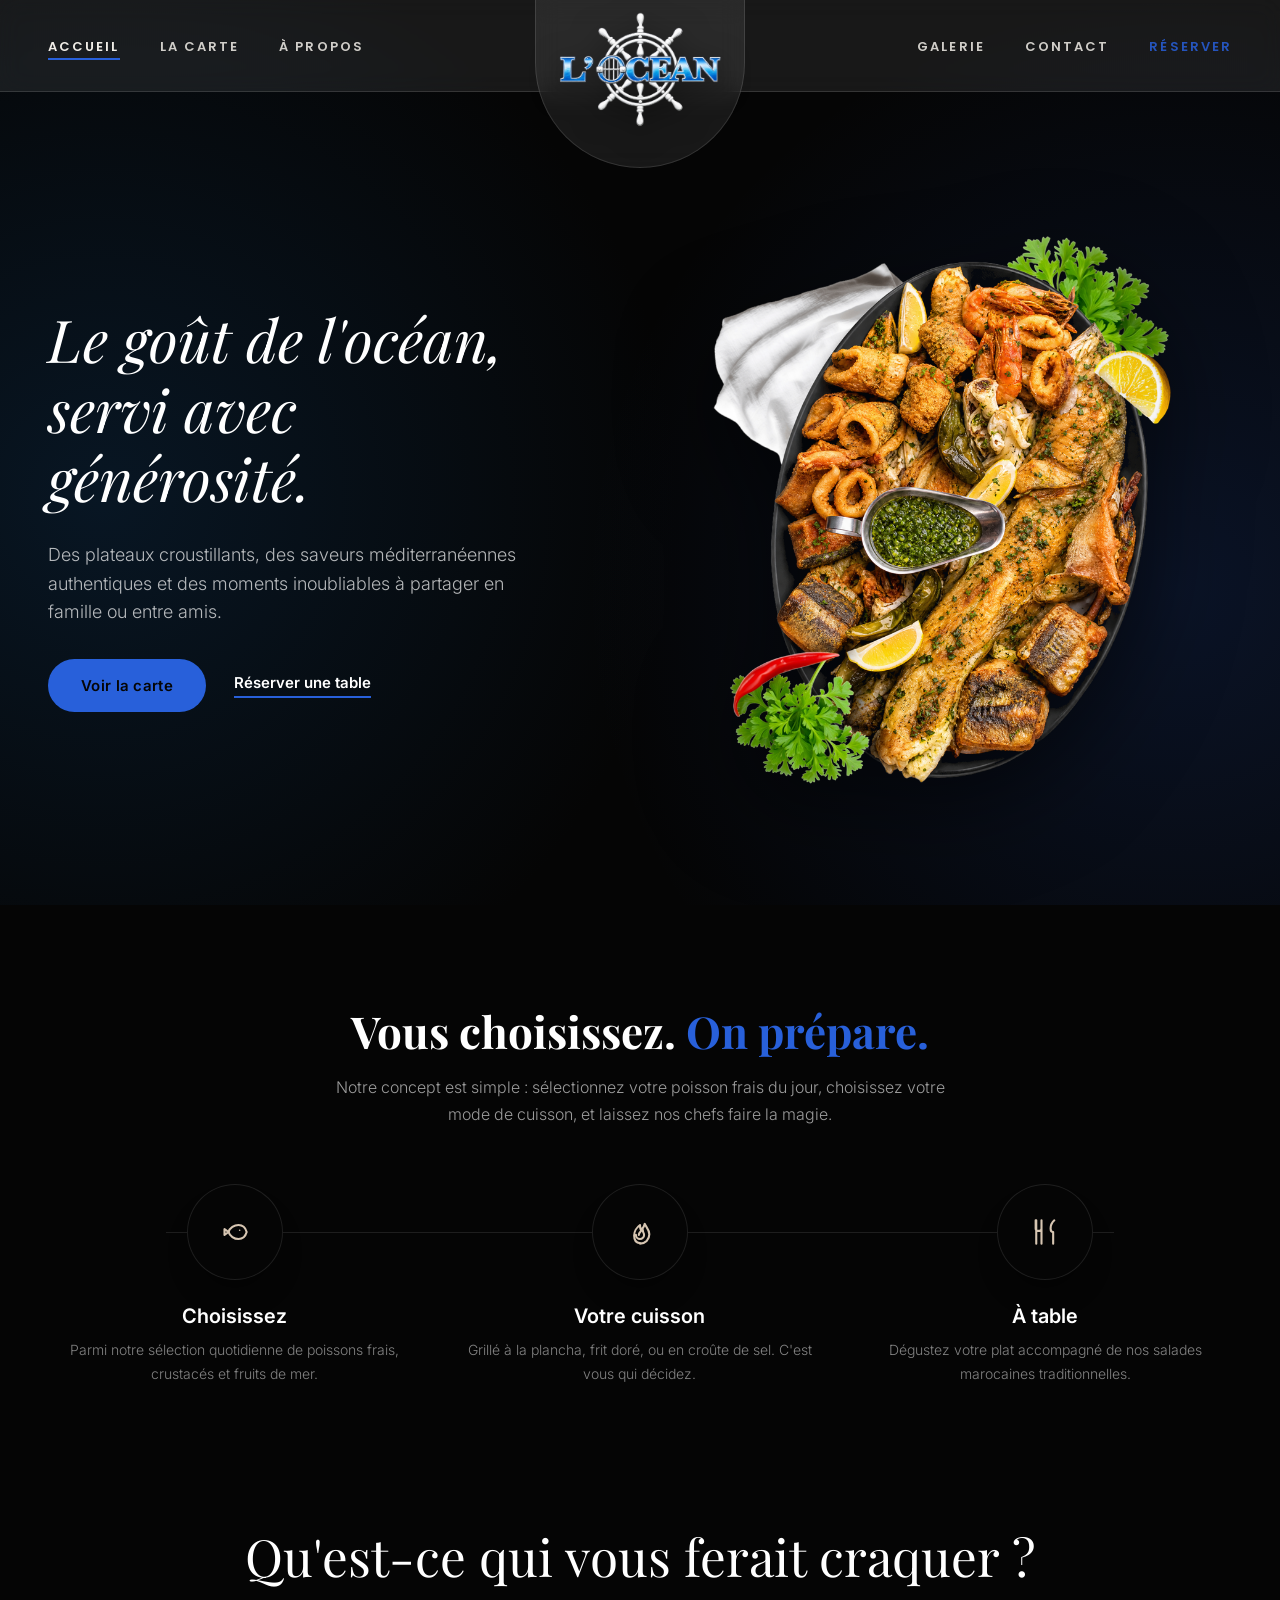
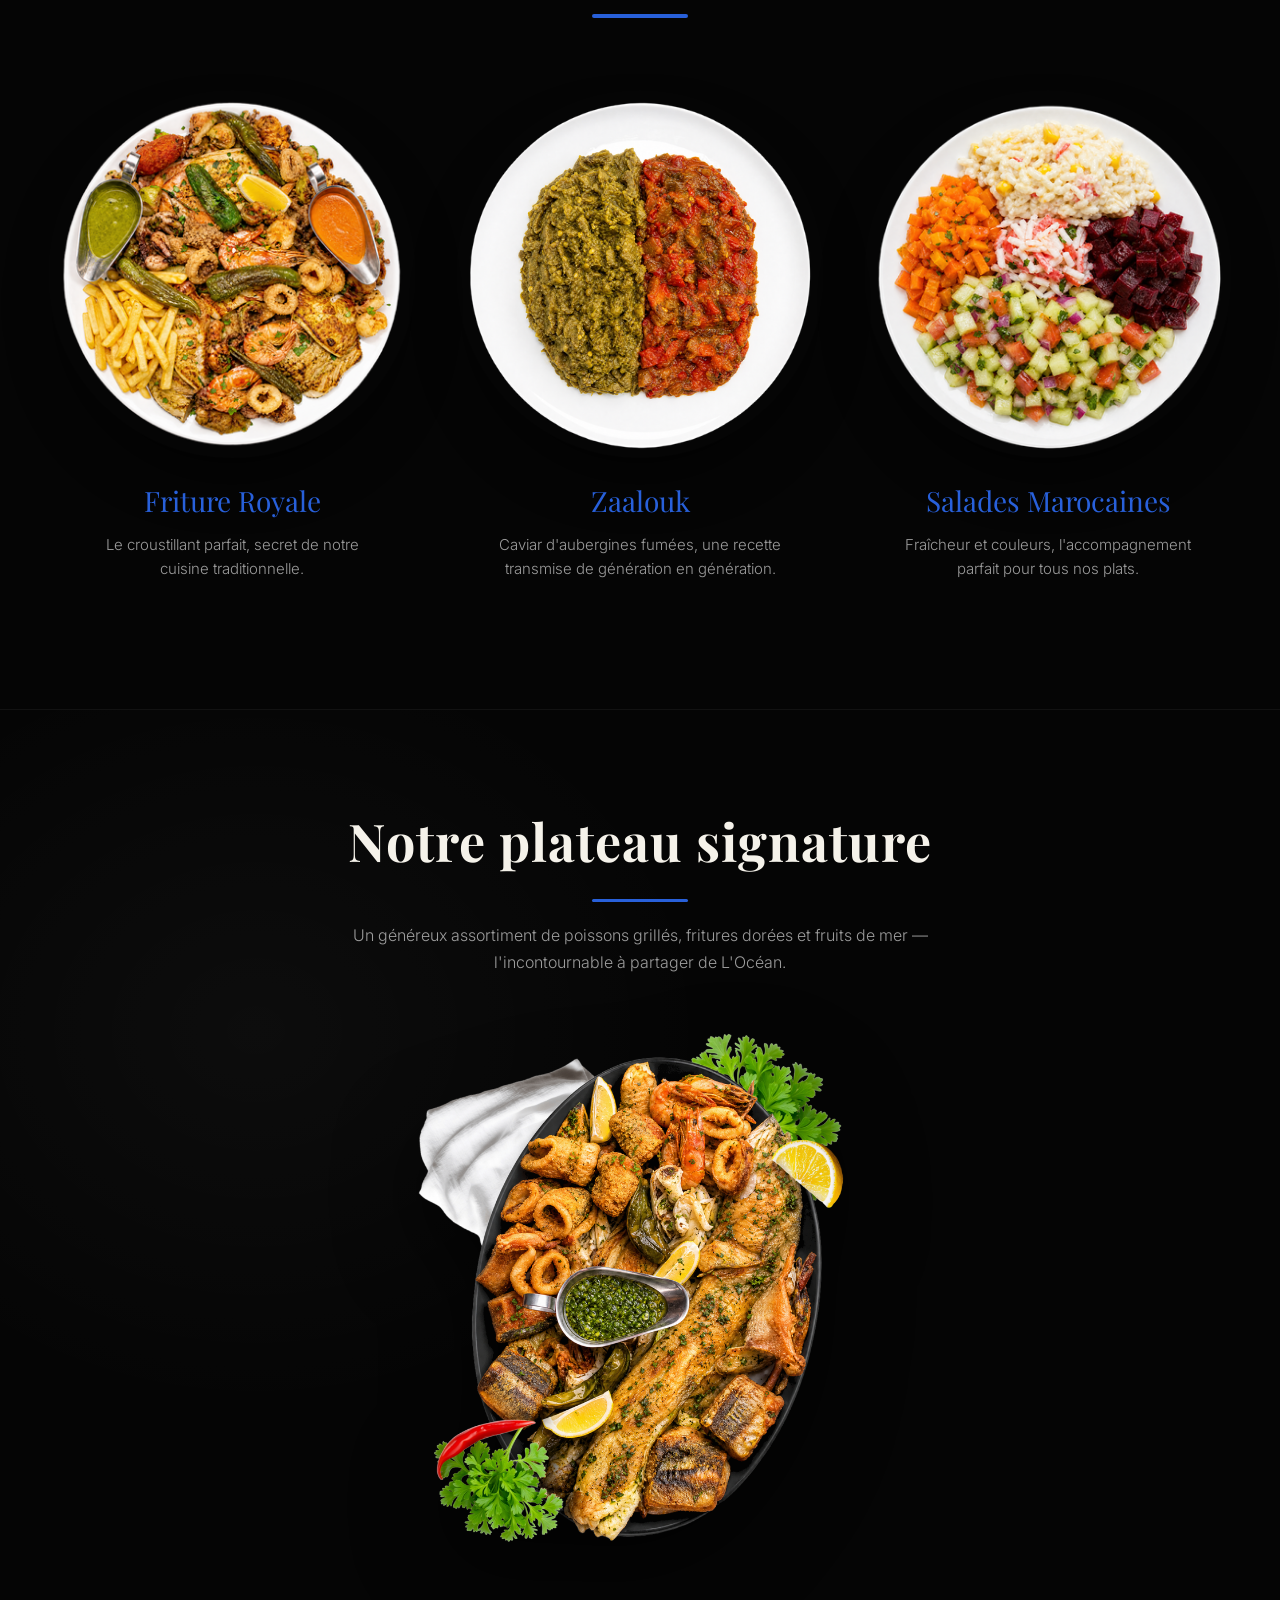
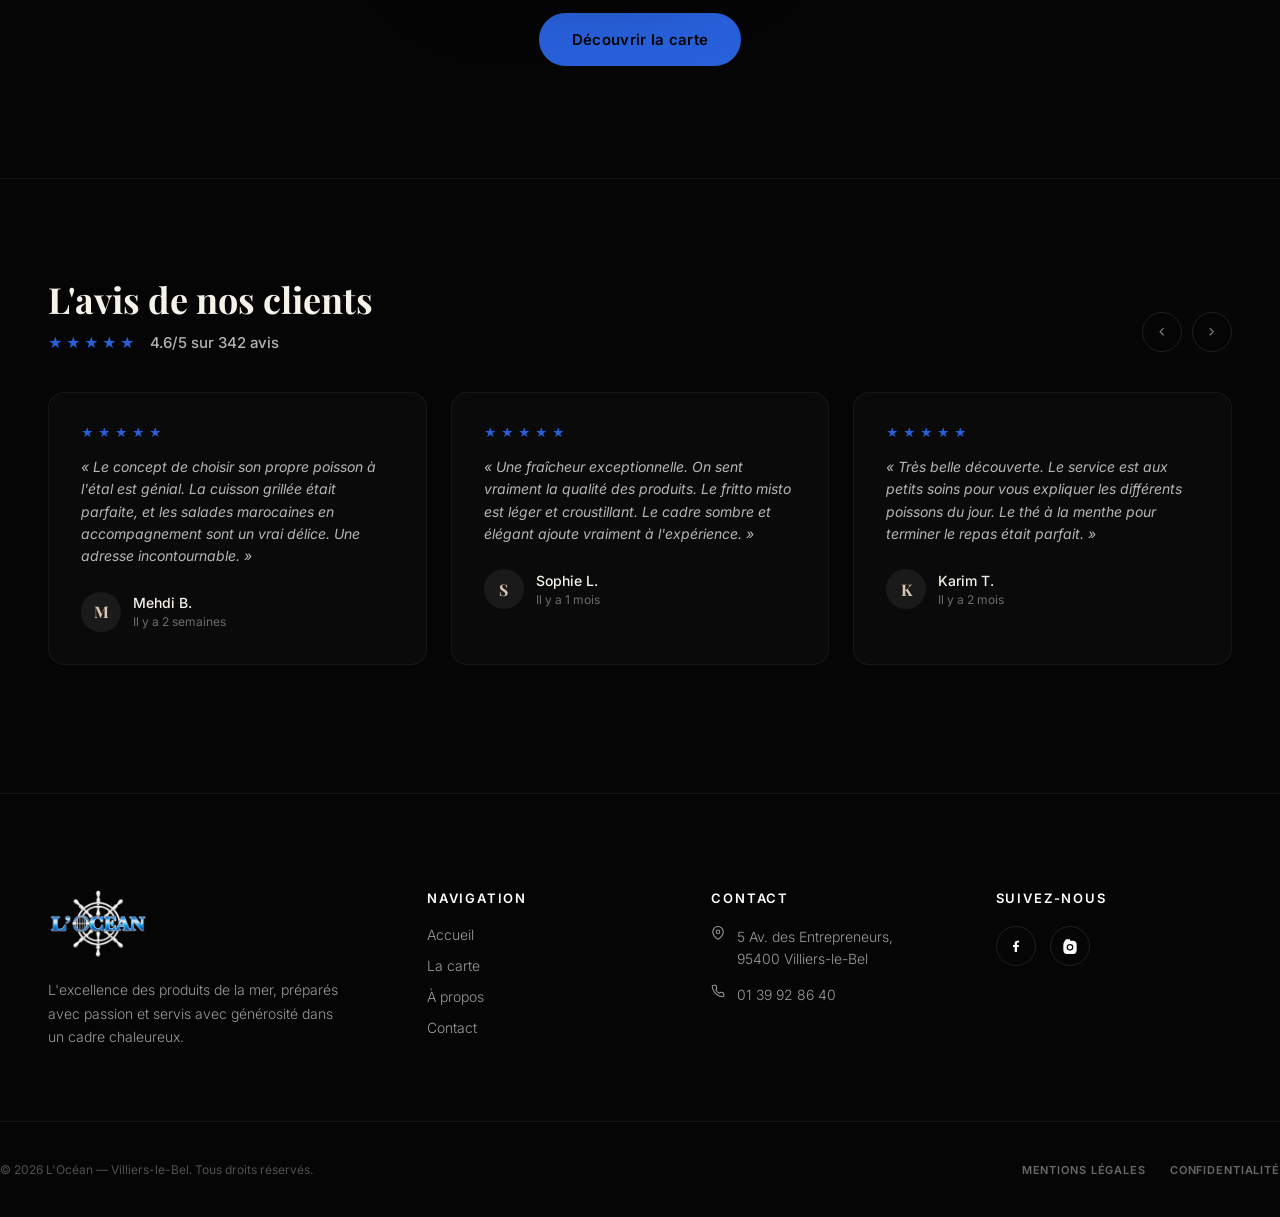
==== commit ceb3beb1: "Navbar redesign, combined hero platter, Google Maps embed, cleaner specialties - New navbar per Figm" ====
--- a/index.html
+++ b/index.html
@@ -14,21 +14,27 @@
 <body>
 
 	<header class="navbar" id="navbar">
+		<div class="navbar__bar"></div>
+		<div class="navbar__notch"></div>
 		<div class="navbar__inner">
+			<button class="nav-toggle" id="navToggle" aria-label="Ouvrir le menu" aria-expanded="false">
+				<span></span><span></span><span></span>
+			</button>
 			<a href="index.html" class="brand">
 				<img src="assets/logo.png" alt="L'Océan" class="brand-logo">
 			</a>
-			<button class="nav-toggle" id="navToggle" aria-label="Ouvrir le menu" aria-expanded="false">
-				<span></span><span></span><span></span>
-			</button>
-			<ul class="nav-links" id="navLinks">
-				<li><a href="index.html" class="is-active">Accueil</a></li>
-				<li><a href="menu.html">La carte</a></li>
-				<li><a href="contact.html">À propos</a></li>
-				<li><a href="galerie.html">Galerie</a></li>
-				<li><a href="contact.html#contact">Contact</a></li>
-			</ul>
-			<a href="reservation.html" class="btn btn--solid">Réserver</a>
+			<div class="nav-links" id="navLinks">
+				<ul class="nav-group nav-group--left">
+					<li><a href="index.html" class="is-active">Accueil</a></li>
+					<li><a href="menu.html">La carte</a></li>
+					<li><a href="contact.html">À propos</a></li>
+				</ul>
+				<ul class="nav-group nav-group--right">
+					<li><a href="galerie.html">Galerie</a></li>
+					<li><a href="contact.html#contact">Contact</a></li>
+					<li><a href="reservation.html" class="nav-cta">Réserver</a></li>
+				</ul>
+			</div>
 		</div>
 	</header>
 
@@ -44,11 +50,7 @@
 				</div>
 			</div>
 			<div class="hero__visual">
-				<img src="assets/plateau-fruits-de-mer.png" alt="Plateau de fruits de mer de L'Océan" class="hero__plate">
-				<img src="assets/hero-deco-1.png" alt="" class="hero__deco hero__deco--1" aria-hidden="true">
-				<img src="assets/hero-deco-2.png" alt="" class="hero__deco hero__deco--2" aria-hidden="true">
-				<img src="assets/deco-persil-piment.png" alt="" class="hero__sprig hero__sprig--1" aria-hidden="true">
-				<img src="assets/deco-persil-piment.png" alt="" class="hero__sprig hero__sprig--2" aria-hidden="true">
+				<img src="assets/hero-platter.png" alt="Plateau de poissons et fruits de mer de L'Océan" class="hero__platter">
 			</div>
 		</div>
 	</section>
@@ -111,28 +113,12 @@
 	<section class="specialties">
 		<div class="container">
 			<div class="specialties__intro">
-				<h2>Nos spécialités</h2>
+				<h2>Notre plateau signature</h2>
 				<div class="rule"></div>
-			</div>
-			<img src="assets/plateau-fruits-de-mer.png" alt="Plateau de fruits de mer L'Océan" class="specialties__photo" id="specialtyPhoto">
-			<div class="specialties-thumbs">
-				<button class="thumb-arrow" id="specPrev" aria-label="Précédent"><svg class="icon" viewBox="0 0 24 24" stroke="currentColor" stroke-width="2" stroke-linecap="round" stroke-linejoin="round" fill="none"><path d="M15 18l-6-6 6-6"/></svg></button>
-				<div class="thumbs" id="specThumbs">
-					<button class="thumb is-active" data-photo="assets/plateau-fruits-de-mer.png">
-						<span class="thumb__img"><img src="assets/friture-1.png" alt=""></span>
-						<span class="thumb__label">Friture Mixte</span>
-					</button>
-					<button class="thumb" data-photo="assets/friture-2.png">
-						<span class="thumb__img"><img src="assets/friture-2.png" alt=""></span>
-						<span class="thumb__label">Zaalouk</span>
-					</button>
-					<button class="thumb" data-photo="assets/friture-3.png">
-						<span class="thumb__img"><img src="assets/friture-3.png" alt=""></span>
-						<span class="thumb__label">Salades</span>
-					</button>
-				</div>
-				<button class="thumb-arrow" id="specNext" aria-label="Suivant"><svg class="icon" viewBox="0 0 24 24" stroke="currentColor" stroke-width="2" stroke-linecap="round" stroke-linejoin="round" fill="none"><path d="M9 18l6-6-6-6"/></svg></button>
-			</div>
+				<p class="lead">Un généreux assortiment de poissons grillés, fritures dorées et fruits de mer — l'incontournable à partager de L'Océan.</p>
+			</div>
+			<img src="assets/hero-platter.png" alt="Plateau signature de poissons et fruits de mer de L'Océan" class="specialties__photo">
+			<a href="menu.html" class="btn btn--solid">Découvrir la carte</a>
 		</div>
 	</section>
 
--- a/style.css
+++ b/style.css
@@ -100,42 +100,80 @@
 .link-underline:hover{ color: var(--accent); }
 
 /* =========================================================
-   NAVBAR
+   NAVBAR — barre translucide + bulle logo centrale (Figma)
    ========================================================= */
 .navbar{
   position: fixed;
   top:0; left:0; right:0;
   z-index: 50;
-  backdrop-filter: blur(10px);
-  -webkit-backdrop-filter: blur(10px);
-  background: rgba(5,5,5,.55);
-  border-bottom: 1px solid var(--line);
+  height: 92px;
+}
+.navbar__bar{
+  position:absolute; inset:0;
+  background: rgba(255,255,255,.08);
+  backdrop-filter: blur(12px);
+  -webkit-backdrop-filter: blur(12px);
+  border-bottom: 1px solid rgba(255,255,255,.12);
+}
+/* la protubérance ronde centrale qui accueille le logo */
+.navbar__notch{
+  position:absolute;
+  left:50%; top:0;
+  transform: translateX(-50%);
+  width: 210px; height: 168px;
+  background: rgba(255,255,255,.08);
+  backdrop-filter: blur(12px);
+  -webkit-backdrop-filter: blur(12px);
+  border-radius: 0 0 999px 999px;
+  border-bottom:1px solid rgba(255,255,255,.12);
+  border-left:1px solid rgba(255,255,255,.12);
+  border-right:1px solid rgba(255,255,255,.12);
+  z-index:1;
 }
 .navbar__inner{
+  position:relative;
+  z-index:2;
   max-width: var(--container);
   margin:0 auto;
-  padding: 26px 48px;
+  height: 92px;
+  padding: 0 48px;
   display:flex;
   align-items:center;
   justify-content:space-between;
   gap:24px;
 }
-.brand-logo{ height: 68px; width:auto; }
+.brand{
+  position:absolute;
+  left:50%; top:12px;
+  transform: translateX(-50%);
+  z-index:3;
+}
+.brand-logo{ height: 116px; width:auto; filter: drop-shadow(0 6px 14px rgba(0,0,0,.5)); }
+
 .nav-links{
+  flex:1;
   display:flex;
-  gap: 36px;
   align-items:center;
-}
+  justify-content:space-between;
+}
+.nav-group{
+  display:flex;
+  gap: 40px;
+  align-items:center;
+}
+.nav-group--left{ padding-right: 120px; }
+.nav-group--right{ padding-left: 120px; }
 .nav-links a{
   font-family: var(--font-nav);
   font-size: 13px;
   font-weight: 600;
-  letter-spacing:.14em;
+  letter-spacing:.16em;
   text-transform: uppercase;
   color: var(--cream-soft);
-  opacity:.8;
+  opacity:.85;
   position:relative;
   padding-bottom:4px;
+  white-space:nowrap;
 }
 .nav-links a::after{
   content:'';
@@ -148,6 +186,7 @@
 .nav-links a:hover::after{ transform: scaleX(1); }
 .nav-links a.is-active{ opacity:1; }
 .nav-links a.is-active::after{ transform: scaleX(1); }
+.nav-links a.nav-cta{ color: var(--accent); }
 
 .nav-toggle{
   display:none;
@@ -161,7 +200,7 @@
 .nav-toggle span{ width:24px; height:2px; background:#fff; border-radius:2px; }
 
 /* pousse le contenu sous la nav fixe (pages secondaires, pas l'accueil qui gère son propre hero) */
-.page-shell{ padding-top: 120px; }
+.page-shell{ padding-top: 132px; }
 
 /* =========================================================
    HERO (accueil)
@@ -208,18 +247,13 @@
 }
 .hero__actions{ display:flex; align-items:center; gap:28px; flex-wrap:wrap; }
 
-.hero__visual{ position:relative; height: 560px; }
-.hero__plate{
-  position:absolute; right:0; top:8%;
-  width: 78%;
-  filter: drop-shadow(0 30px 40px rgba(0,0,0,.6));
-}
-.hero__deco{ position:absolute; filter: drop-shadow(0 12px 16px rgba(0,0,0,.5)); }
-.hero__deco--1{ width:140px; left:6%; top:0; transform: rotate(10deg); }
-.hero__deco--2{ width:110px; left:0; bottom:6%; transform: rotate(-18deg); }
-.hero__sprig{ position:absolute; width:140px; opacity:.9; }
-.hero__sprig--1{ right:2%; top:-4%; transform: rotate(12deg); }
-.hero__sprig--2{ left:0; bottom:34%; transform: rotate(168deg); }
+.hero__visual{ position:relative; display:flex; align-items:center; justify-content:center; }
+.hero__platter{
+  width: 100%;
+  max-width: 560px;
+  height: auto;
+  filter: drop-shadow(0 30px 45px rgba(0,0,0,.55));
+}
 
 /* =========================================================
    ÉTAPES ("Vous choisissez. On prépare.")
@@ -289,40 +323,15 @@
   border-top: 1px solid var(--line);
   border-bottom: 1px solid var(--line);
 }
-.specialties__intro{ margin-bottom: 56px; }
+.specialties__intro{ margin-bottom: 24px; max-width: 620px; margin-left:auto; margin-right:auto; }
 .specialties__intro h2{ font-family: var(--font-serif); font-weight:700; font-size: clamp(30px,4.4vw,52px); color: var(--cream); letter-spacing:.02em; }
-.specialties__intro .rule{ width:96px; height:3px; background: var(--accent); border-radius:999px; margin: 24px auto 0; }
+.specialties__intro .rule{ width:96px; height:3px; background: var(--accent); border-radius:999px; margin: 24px auto 20px; }
+.specialties__intro .lead{ text-align:center; }
 .specialties__photo{
-  max-width: min(560px, 100%);
-  margin: 0 auto 48px;
-  filter: drop-shadow(0 35px 35px rgba(0,0,0,.7));
-}
-.specialties-thumbs{ display:flex; align-items:center; justify-content:center; gap:32px; }
-.thumb-arrow{
-  width:48px; height:48px;
-  border-radius:50%;
-  border:1px solid var(--line-strong);
-  background:transparent;
-  color: var(--text-70);
-  display:flex; align-items:center; justify-content:center;
-  cursor:pointer;
-  flex-shrink:0;
-}
-.thumb-arrow:hover{ background: rgba(255,255,255,.06); }
-.thumbs{ display:flex; gap:28px; }
-.thumb{ display:flex; flex-direction:column; align-items:center; gap:14px; cursor:pointer; }
-.thumb__img{
-  width:96px; height:96px;
-  border-radius:16px;
-  background: var(--bg-card-2);
-  border:2px solid #292929;
-  overflow:hidden;
-  padding:6px;
-}
-.thumb__img img{ width:100%; height:100%; object-fit:contain; }
-.thumb.is-active .thumb__img{ border-color: var(--accent); }
-.thumb__label{ font-size:11px; letter-spacing:.1em; text-transform:uppercase; color: var(--text-40); }
-.thumb.is-active .thumb__label{ color: var(--cream); }
+  max-width: min(520px, 100%);
+  margin: 8px auto 40px;
+  filter: drop-shadow(0 35px 40px rgba(0,0,0,.6));
+}
 
 /* =========================================================
    AVIS CLIENTS
@@ -662,6 +671,7 @@
 
 .map-frame{ border:1px solid var(--line); border-radius: var(--radius); overflow:hidden; margin-top:56px; }
 .map-frame img{ width:100%; display:block; }
+.map-frame iframe{ width:100%; height:420px; border:0; display:block; filter: grayscale(.2) invert(.92) hue-rotate(180deg) contrast(.9) brightness(.9); }
 
 /* =========================================================
    GALERIE
@@ -718,27 +728,38 @@
   .footer-grid{ grid-template-columns: 1fr 1fr; }
 }
 
-@media (max-width: 760px){
-  .container{ padding: 0 22px; }
-  .navbar__inner{ padding: 18px 22px; }
-  .brand-logo{ height:52px; }
-  .nav-toggle{ display:flex; }
+@media (max-width: 900px){
+  .navbar{ height: 76px; }
+  .navbar__bar{ border-bottom:1px solid var(--line); }
+  .navbar__notch{ display:none; }
+  .navbar__inner{ height:76px; padding: 0 22px; }
+  .brand{ position:static; transform:none; }
+  .brand-logo{ height:54px; filter:none; }
+  .nav-toggle{ display:flex; order:3; }
+  .navbar__inner{ justify-content:space-between; }
   .nav-links{
     position:fixed; top:0; right:0;
-    height:100vh; width: min(78vw, 320px);
+    height:100vh; width: min(80vw, 320px);
     background: #0a0a0a;
     flex-direction:column;
     justify-content:center;
-    gap: 30px;
+    align-items:center;
+    gap: 24px;
     transform: translateX(100%);
     transition: transform .35s ease;
     z-index: 20;
     border-left: 1px solid var(--line);
+    flex:none;
   }
+  .nav-group{ flex-direction:column; gap:24px; }
+  .nav-group--left, .nav-group--right{ padding:0; }
   .nav-links.is-open{ transform: translateX(0); }
-  .navbar .btn--solid{ display:none; }
-  .page-shell{ padding-top: 96px; }
-  .hero{ padding-top:150px; }
+}
+
+@media (max-width: 760px){
+  .container{ padding: 0 22px; }
+  .page-shell{ padding-top: 100px; }
+  .hero{ padding-top:130px; }
   .hero__actions{ flex-direction:column; align-items:flex-start; gap:18px; }
   .menu-grid{ grid-template-columns: 1fr; }
   .gallery-grid{ grid-template-columns: 1fr; }
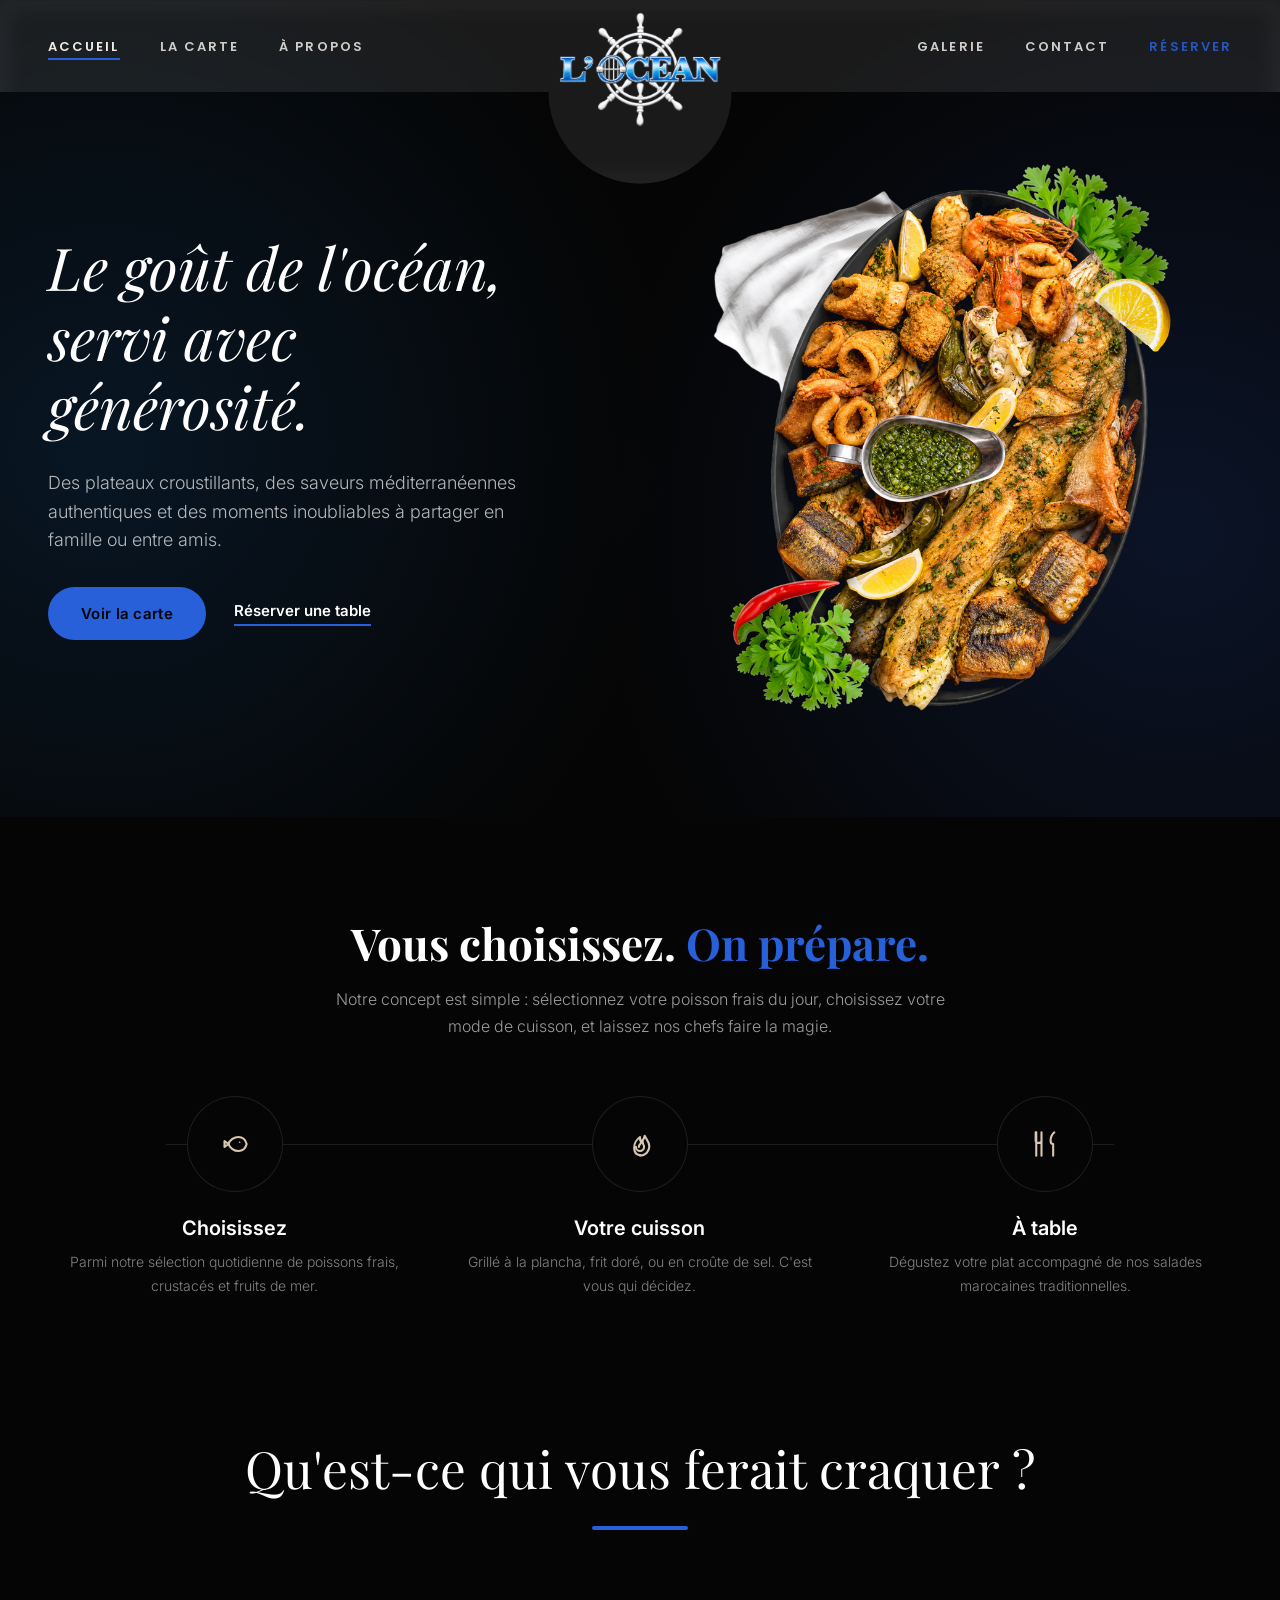
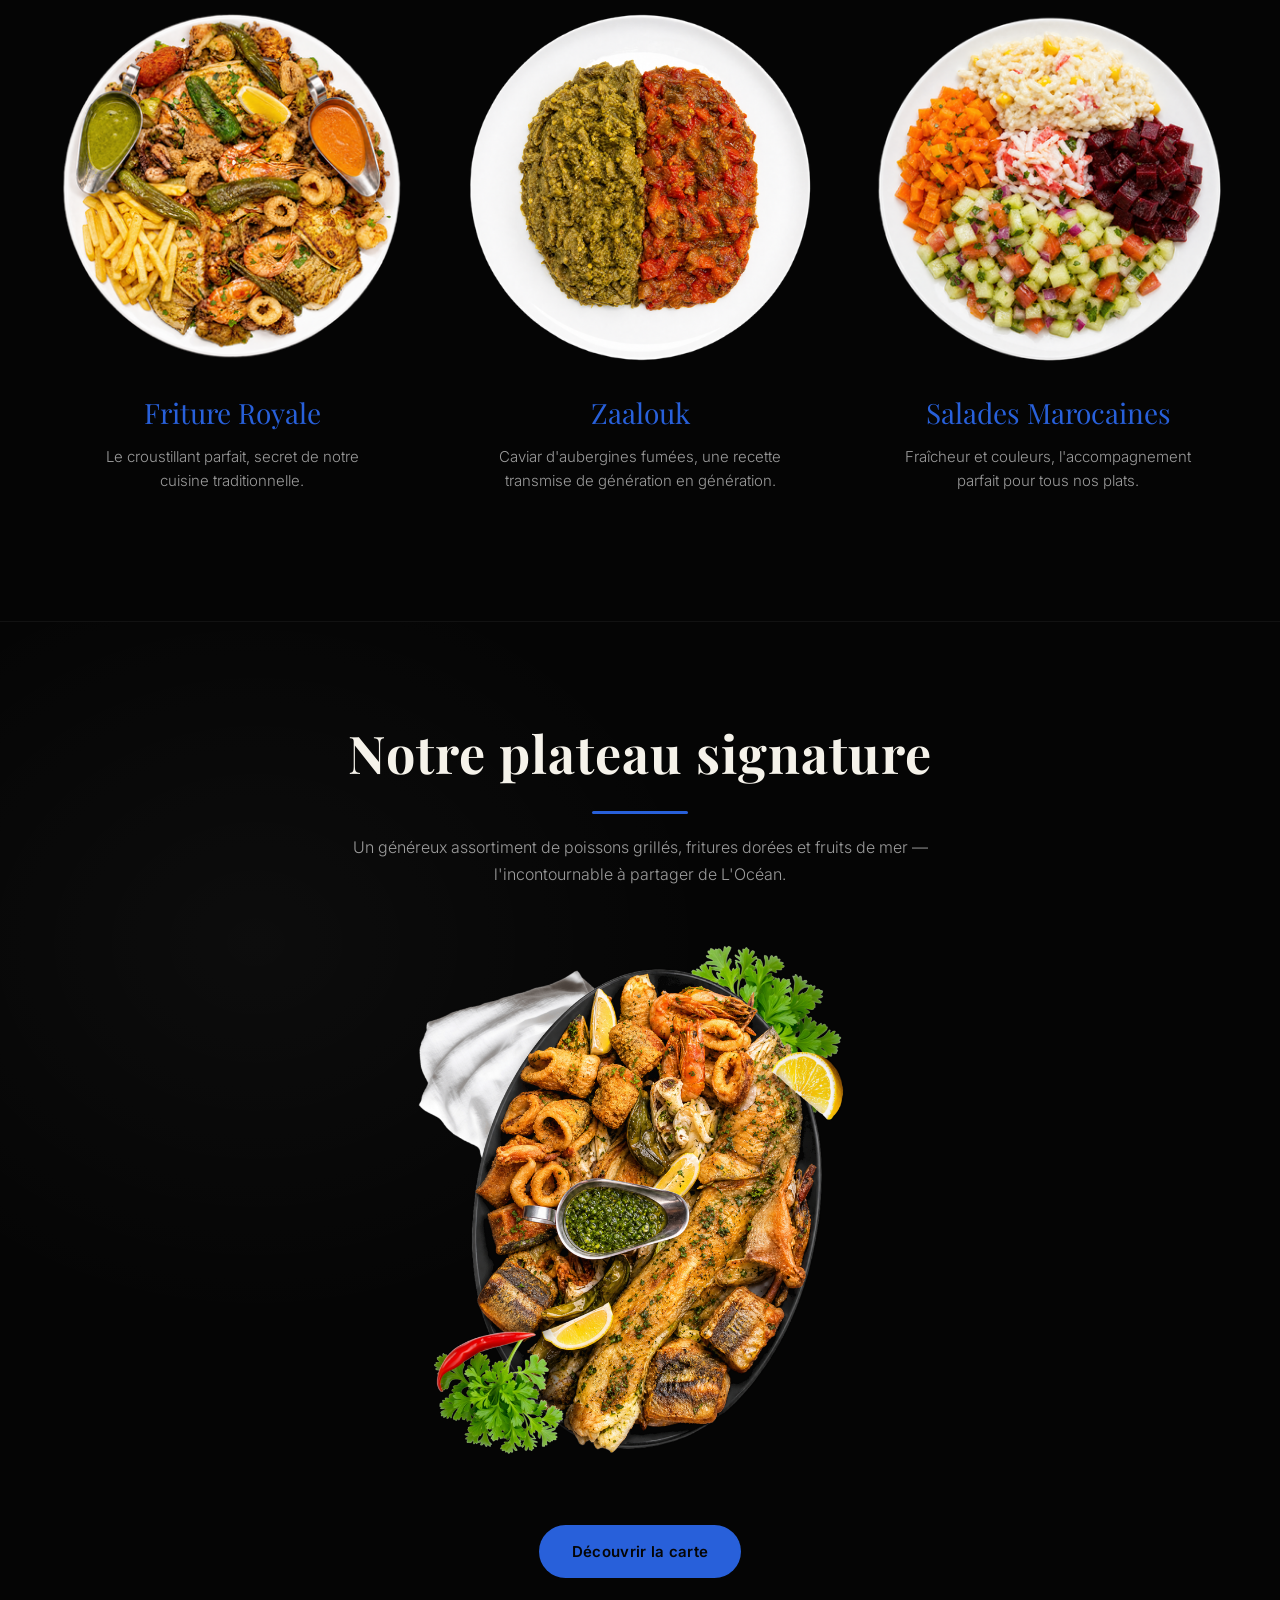
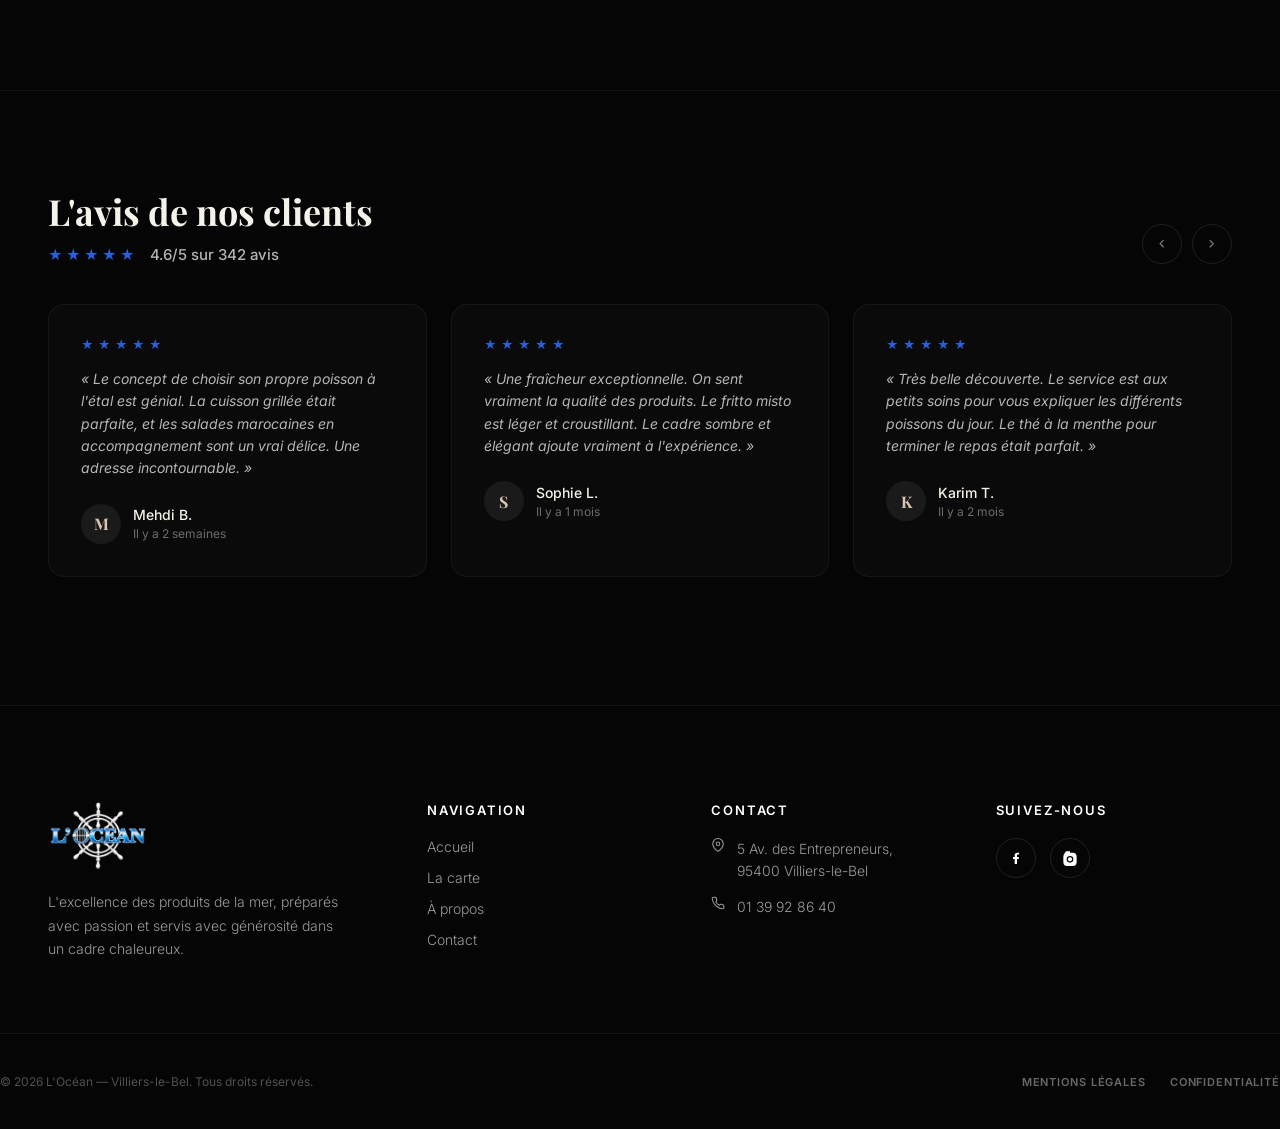
==== commit dec66e3e: "Merge navbar bar+bubble into one union shape; tighten hero spacing Replaces the two overlapping navb" ====
--- a/index.html
+++ b/index.html
@@ -14,8 +14,7 @@
 <body>
 
 	<header class="navbar" id="navbar">
-		<div class="navbar__bar"></div>
-		<div class="navbar__notch"></div>
+		<div class="navbar__shape" aria-hidden="true"></div>
 		<div class="navbar__inner">
 			<button class="nav-toggle" id="navToggle" aria-label="Ouvrir le menu" aria-expanded="false">
 				<span></span><span></span><span></span>
--- a/style.css
+++ b/style.css
@@ -108,27 +108,26 @@
   z-index: 50;
   height: 92px;
 }
-.navbar__bar{
-  position:absolute; inset:0;
+/* forme unique = rectangle + cercle central fusionnés (union, façon Figma) */
+.navbar__shape{
+  --barH: 92px;
+  --r: 92px;
+  position:absolute; left:0; right:0; top:0;
+  height: 184px;
   background: rgba(255,255,255,.08);
   backdrop-filter: blur(12px);
   -webkit-backdrop-filter: blur(12px);
-  border-bottom: 1px solid rgba(255,255,255,.12);
-}
-/* la protubérance ronde centrale qui accueille le logo */
-.navbar__notch{
-  position:absolute;
-  left:50%; top:0;
-  transform: translateX(-50%);
-  width: 210px; height: 168px;
-  background: rgba(255,255,255,.08);
-  backdrop-filter: blur(12px);
-  -webkit-backdrop-filter: blur(12px);
-  border-radius: 0 0 999px 999px;
-  border-bottom:1px solid rgba(255,255,255,.12);
-  border-left:1px solid rgba(255,255,255,.12);
-  border-right:1px solid rgba(255,255,255,.12);
+  pointer-events:none;
   z-index:1;
+  /* masque : bande pleine largeur (la barre) + cercle centré sur son bord bas (la bulle) */
+  -webkit-mask:
+    linear-gradient(#000,#000) top left / 100% var(--barH) no-repeat,
+    radial-gradient(circle var(--r) at 50% var(--barH), #000 99%, transparent 100%);
+  mask:
+    linear-gradient(#000,#000) top left / 100% var(--barH) no-repeat,
+    radial-gradient(circle var(--r) at 50% var(--barH), #000 99%, transparent 100%);
+  /* fin liséré qui suit le contour de l'union */
+  filter: drop-shadow(0 1px 0 rgba(255,255,255,.14));
 }
 .navbar__inner{
   position:relative;
@@ -148,7 +147,7 @@
   transform: translateX(-50%);
   z-index:3;
 }
-.brand-logo{ height: 116px; width:auto; filter: drop-shadow(0 6px 14px rgba(0,0,0,.5)); }
+.brand-logo{ height: 116px; width:auto; }
 
 .nav-links{
   flex:1;
@@ -208,8 +207,8 @@
 .hero{
   position:relative;
   overflow:hidden;
-  padding: 200px 0 88px;
-  min-height: 92vh;
+  padding: 128px 0 72px;
+  min-height: 78vh;
   display:flex;
   align-items:center;
 }
@@ -252,7 +251,6 @@
   width: 100%;
   max-width: 560px;
   height: auto;
-  filter: drop-shadow(0 30px 45px rgba(0,0,0,.55));
 }
 
 /* =========================================================
@@ -284,7 +282,6 @@
   font-size:28px;
   color: var(--gold);
   position:relative; z-index:1;
-  box-shadow: 0 20px 25px -5px rgba(0,0,0,.3);
 }
 .step h3{ font-size:20px; margin-bottom:10px; }
 .step p{ font-size:14px; color: var(--text-50); font-weight:300; line-height:1.7; margin:0; }
@@ -307,7 +304,6 @@
   aspect-ratio:1;
   overflow:hidden;
   margin: 0 auto 24px;
-  box-shadow: 0 30px 50px -12px rgba(0,0,0,.6);
 }
 .craving-card__photo img{ width:100%; height:100%; object-fit:cover; }
 .craving-card h3{ font-family: var(--font-serif); font-weight:400; font-size:28px; color: var(--accent); margin-bottom:14px; }
@@ -330,7 +326,6 @@
 .specialties__photo{
   max-width: min(520px, 100%);
   margin: 8px auto 40px;
-  filter: drop-shadow(0 35px 40px rgba(0,0,0,.6));
 }
 
 /* =========================================================
@@ -476,7 +471,6 @@
 .menu-card__photo{
   position:absolute; top:-56px; left:50%; transform:translateX(-50%);
   width:132px; height:132px;
-  filter: drop-shadow(0 14px 18px rgba(0,0,0,.6));
 }
 .menu-card__photo img{ width:100%; height:100%; object-fit:contain; }
 .menu-card__tag{
@@ -604,7 +598,7 @@
   margin-top: 40px;
 }
 .reservation-side{ display:flex; flex-direction:column; align-items:center; gap:40px; }
-.reservation-side img{ border-radius: var(--radius); width:100%; max-width:420px; box-shadow: 0 30px 60px -20px rgba(0,0,0,.6); }
+.reservation-side img{ border-radius: var(--radius); width:100%; max-width:420px; }
 .reservation-info{
   background: rgba(26,26,26,.8);
   border: 1px solid var(--line-strong);
@@ -634,7 +628,7 @@
 .about-stat{ flex:1; border-left:2px solid var(--accent-20); padding-left:20px; }
 .about-stat b{ display:block; font-family: var(--font-nav); font-weight:700; font-size:32px; color: var(--cream); }
 .about-stat span{ font-size:11px; letter-spacing:.1em; text-transform:uppercase; color: var(--text-40); }
-.about-photo{ position:relative; border-radius: var(--radius-sm); overflow:hidden; box-shadow: 0 30px 60px -20px rgba(0,0,0,.6); border: 1px solid var(--line); }
+.about-photo{ position:relative; border-radius: var(--radius-sm); overflow:hidden; border: 1px solid var(--line); }
 .about-photo img{ width:100%; height:560px; object-fit:cover; }
 .about-photo::after{
   content:'';
@@ -702,7 +696,7 @@
   transition: opacity .25s ease;
 }
 .lightbox.is-open{ opacity:1; pointer-events:auto; }
-.lightbox__img{ max-width:min(880px,88vw); max-height:80vh; border-radius: var(--radius-sm); box-shadow: 0 30px 80px rgba(0,0,0,.6); }
+.lightbox__img{ max-width:min(880px,88vw); max-height:80vh; border-radius: var(--radius-sm); }
 .lightbox__caption{ position:absolute; bottom:30px; left:50%; transform:translateX(-50%); font-size:13.5px; color: var(--text-70); }
 .lightbox__close, .lightbox__prev, .lightbox__next{
   position:absolute; width:44px; height:44px; border-radius:50%;
@@ -730,8 +724,12 @@
 
 @media (max-width: 900px){
   .navbar{ height: 76px; }
-  .navbar__bar{ border-bottom:1px solid var(--line); }
-  .navbar__notch{ display:none; }
+  .navbar__shape{
+    height:76px;
+    -webkit-mask:none; mask:none;
+    filter:none;
+    border-bottom:1px solid var(--line);
+  }
   .navbar__inner{ height:76px; padding: 0 22px; }
   .brand{ position:static; transform:none; }
   .brand-logo{ height:54px; filter:none; }
